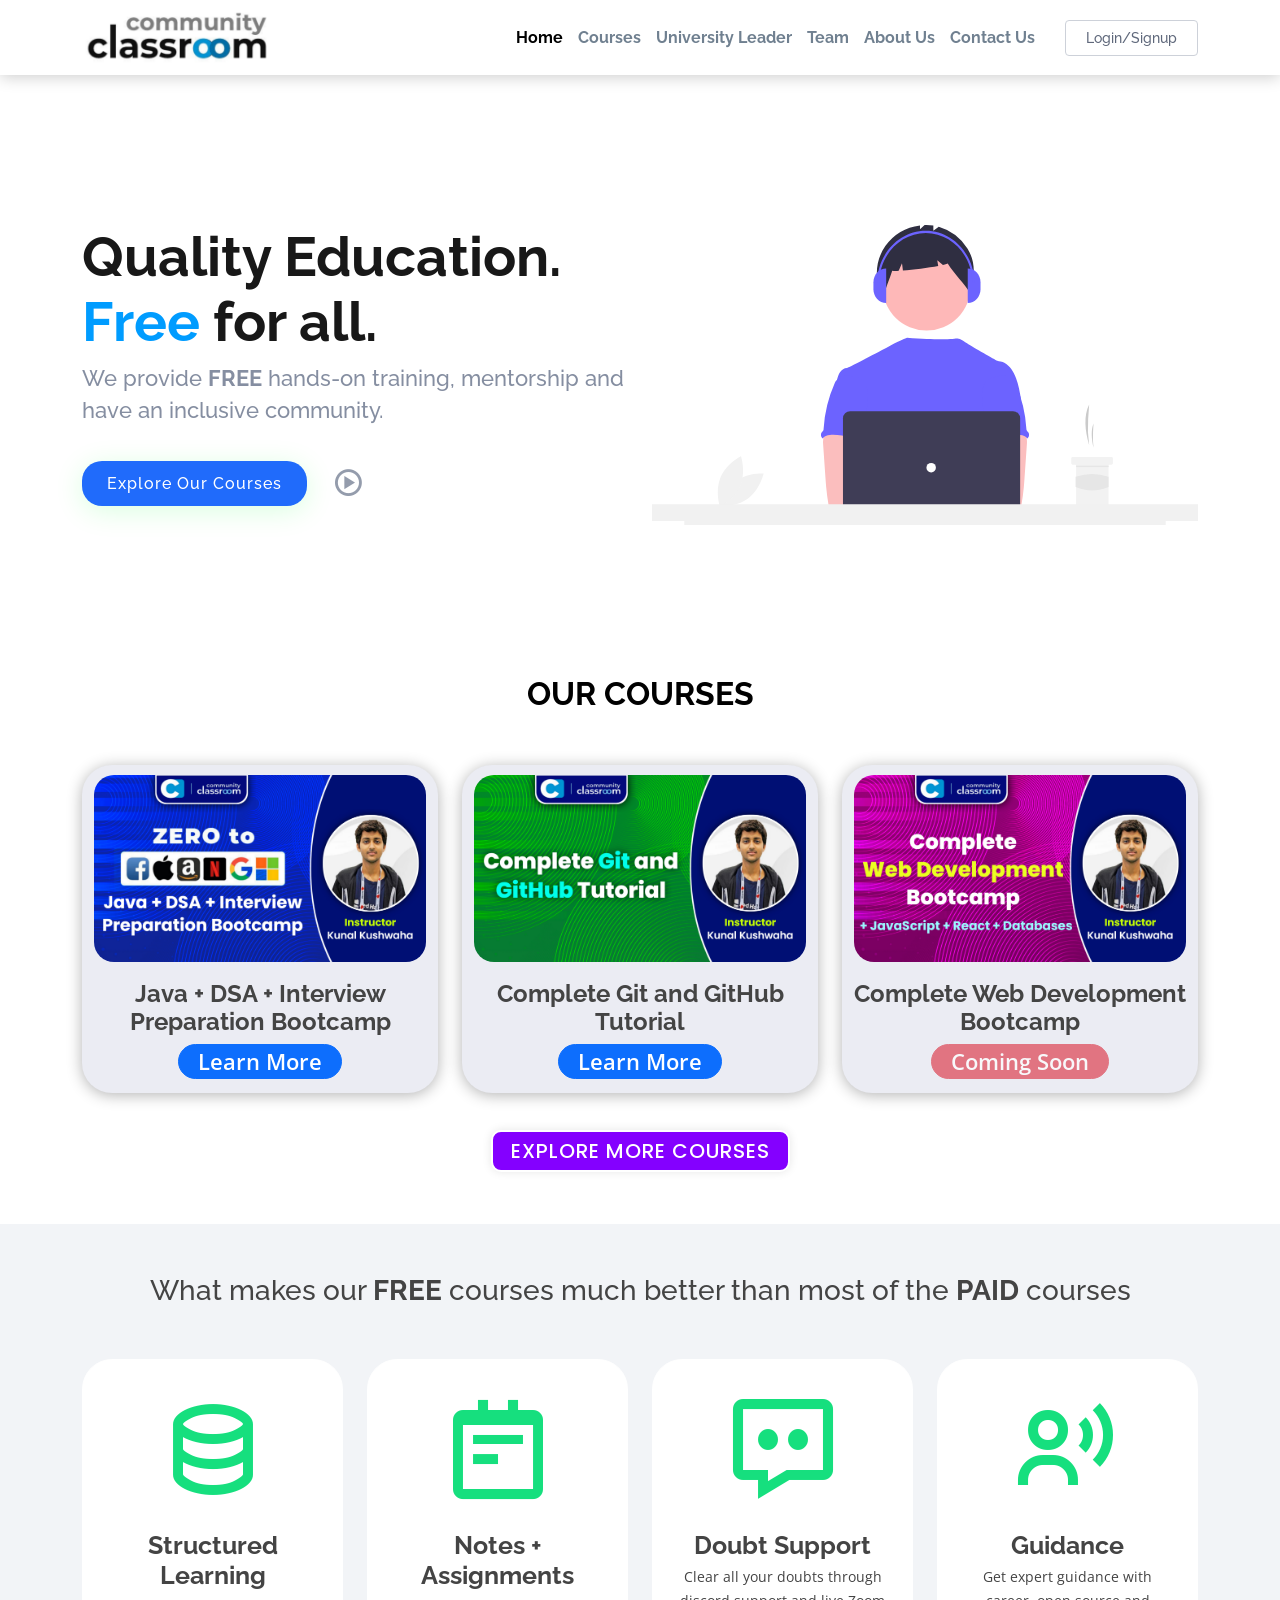
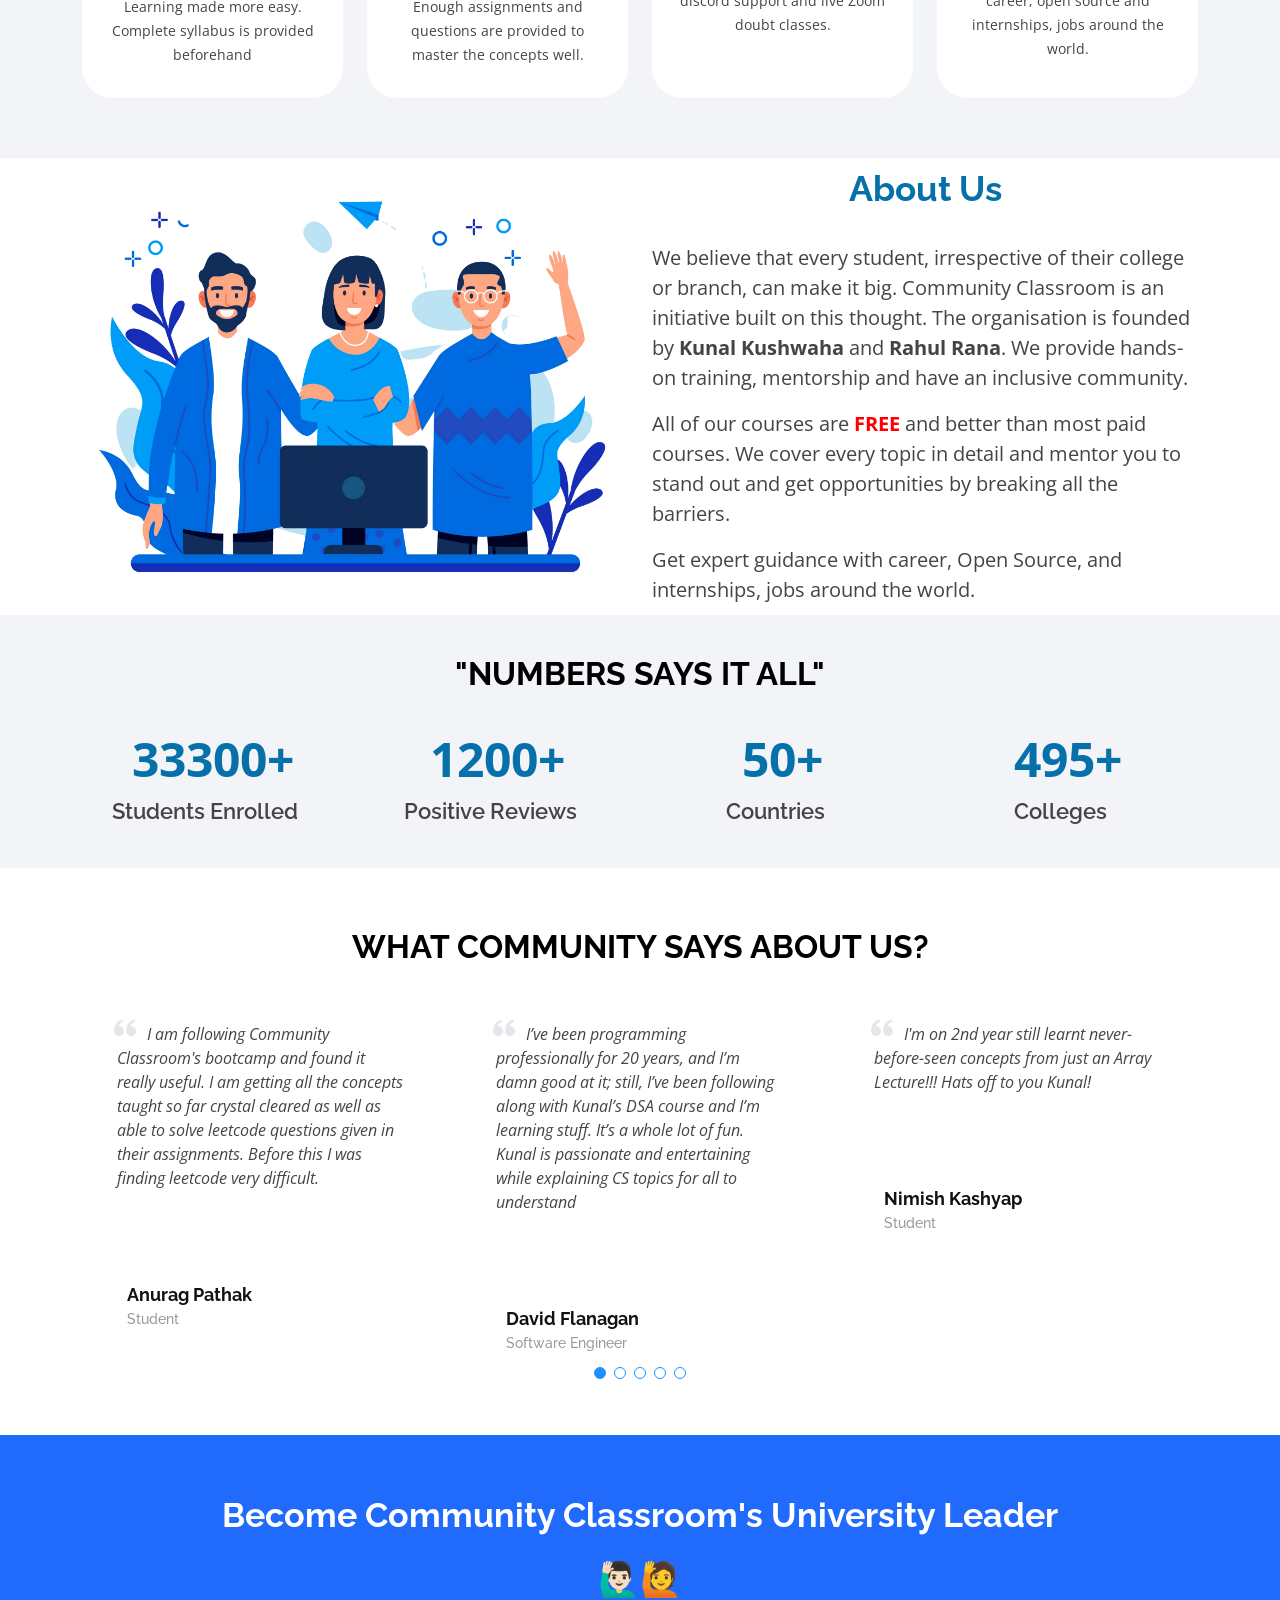
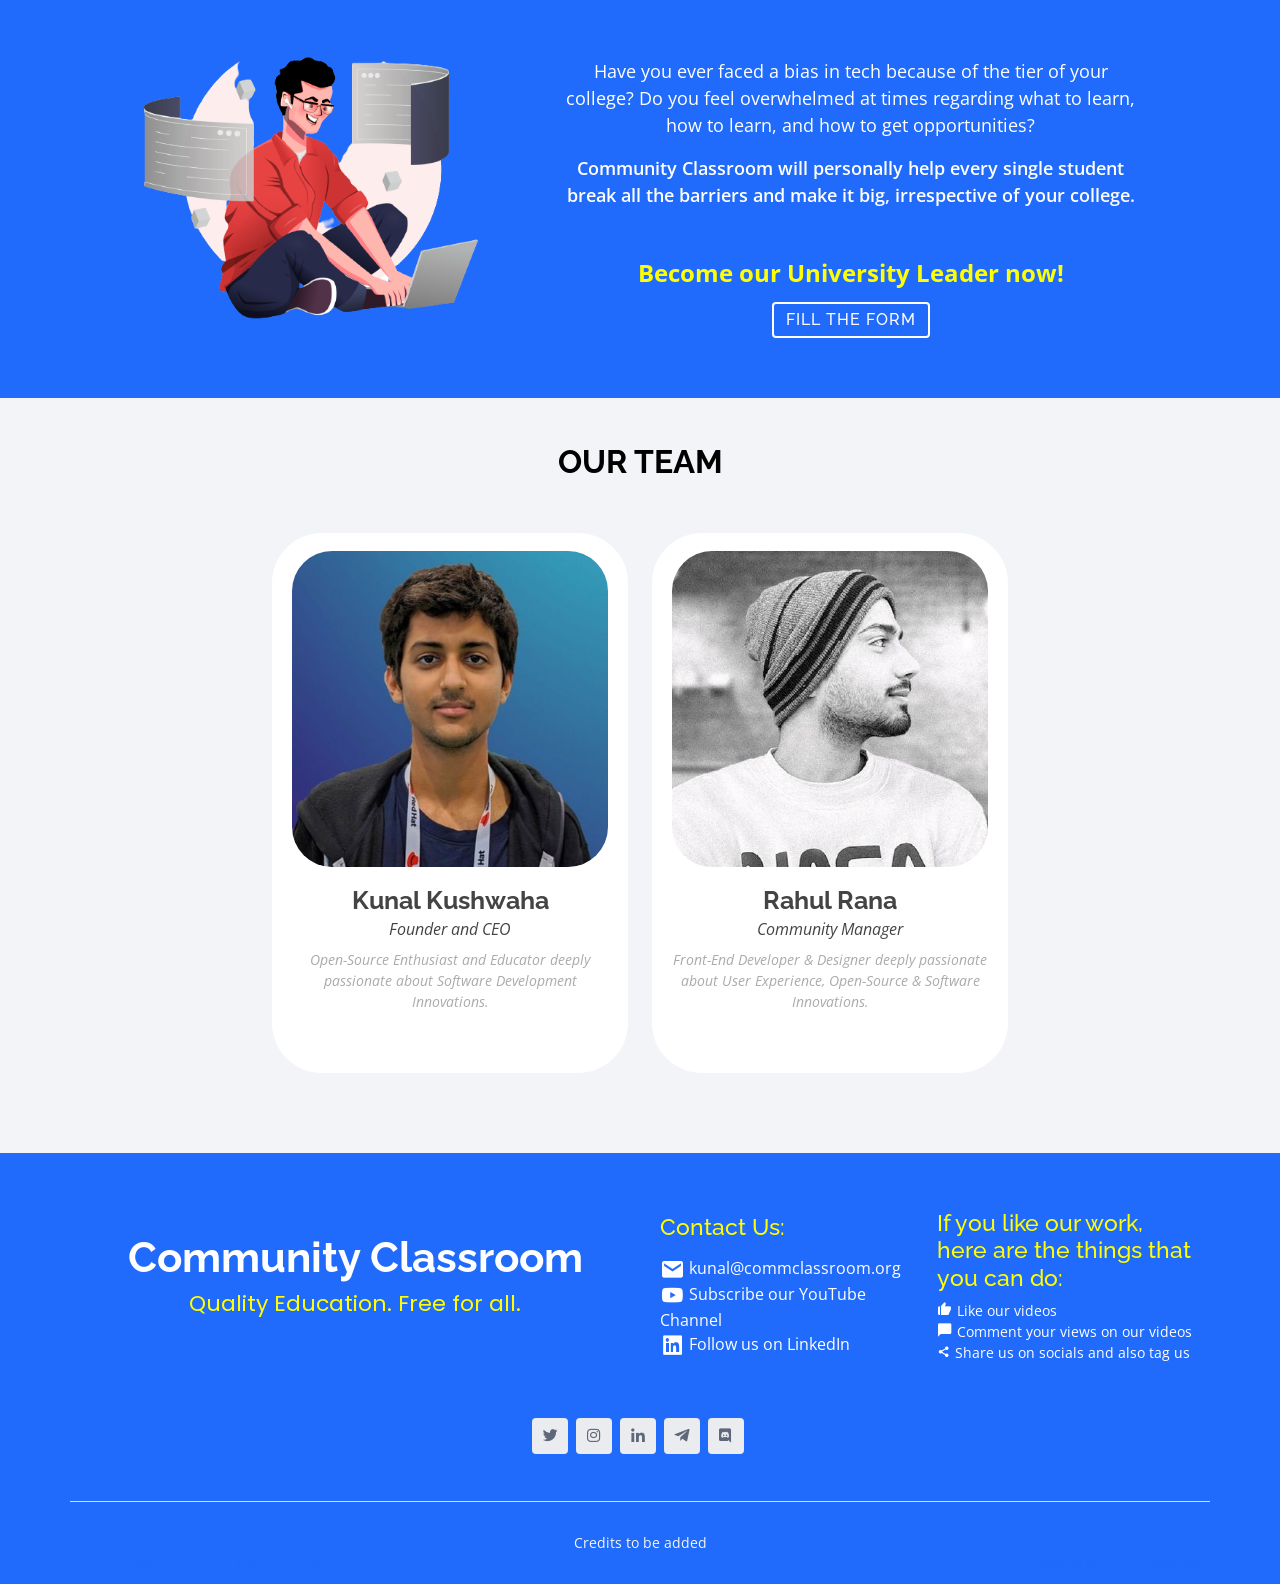
==== index.html @ f79763e3 "made code clean" ====
<!DOCTYPE html>
<html lang="en">

<head>
    <meta charset="utf-8">
    <meta content="width=device-width, initial-scale=1.0" name="viewport">

    <title>Community Classroom - Quality Education. Free for all.</title>

    <!-- Favicons -->
    <link href="assets/img/logo.png" rel="icon">

    <!-- Google Fonts -->
    <link href="https://fonts.googleapis.com/css?family=Open+Sans:300,300i,400,400i,600,600i,700,700i|Raleway:300,300i,400,400i,500,500i,600,600i,700,700i|Poppins:300,300i,400,400i,500,500i,600,600i,700,700i" rel="stylesheet">

    <!-- Vendor CSS Files -->
    <link href="assets/vendor/bootstrap/css/bootstrap.min.css" rel="stylesheet">
    <link href="assets/vendor/boxicons/css/boxicons.min.css" rel="stylesheet">
    <link href="assets/vendor/glightbox/css/glightbox.min.css" rel="stylesheet">
    <link href="assets/vendor/swiper/swiper-bundle.min.css" rel="stylesheet">

    <!-- Template Main CSS File -->
    <link href="assets/css/style.css" rel="stylesheet">
</head>

<body>

    <!-- ======= Header ======= -->
    <header id="header" class="fixed-top">
        <div class="container d-flex align-items-center justify-content-between">

            <h1 class="logo"><a href="index.html"><img src="assets/img/logo2.jpg" alt="" class="img-fluid"></a></h1>

            <nav id="navbar" class="navbar">
                <ul>
                    <li><a class="nav-link active" href="">Home</a></li>
                    <li><a class="nav-link" href="courses.html">Courses</a></li>
                    <li><a class="nav-link scrollto" href="#universityleader">University Leader</a></li>
                    <li><a class="nav-link scrollto" href="#team">Team</a></li>
                    <li><a class="nav-link scrollto" href="#about">About Us</a></li>
                    <li><a class="nav-link scrollto" href="#contact">Contact Us</a></li>
                    <li><a class="getstarted" href="">Login/Signup</a></li>
                </ul>
                <i class="bi bi-list mobile-nav-toggle"></i>
            </nav><!-- .navbar -->

        </div>
    </header>
    <!-- End Header -->


    <!-- ======= Hero Section ======= -->
    <section id="hero" class="d-flex align-items-center">

        <div class="container">
            <div class="row">
                <div class="col-lg-6 pt-5 pt-lg-0 order-2 order-lg-1 d-flex flex-column justify-content-center">
                    <h1>Quality Education.<br><span style="color: #009CFF">Free</span> for all.</h1>
                    <h2>We provide <b>FREE</b> hands-on training, mentorship and have an inclusive community.</h2>
                    <div class="d-flex">
                        <a href="courses.html" class="btn-courses">Explore Our Courses</a>
                        <a href="https://www.youtube.com/watch?v=lMe7LmKqZMQ" class="glightbox btn-watch-video"><i class="bx bx-play-circle"></i><span></span></a>
                    </div>
                </div>
                <div class="col-lg-6 order-1 order-lg-2 hero-img">
                    <img src="assets/img/homepageillustration3.svg" class="img-fluid animated" alt="">
                </div>
            </div>
        </div>

    </section>
    <!-- End Hero -->


    <main id="main">


        <!-- ======= Courses Section ======= -->
        <section id="courses" class="courses">
            <div class="container">

                <div class="section-title">
                    <h2>Our Courses</h2>
                </div>

                <div class="row justify-content-center">
                    <div class="col-lg-4 col-md-6 d-flex align-items-stretch">
                        <div class="coursecard">
                            <img src="assets/img/course-banners/javadsabootcamp.jpg" alt="">
                            <h3>Java + DSA + Interview Preparation Bootcamp</h3>
                            <a class="btn btn-primary button" href="course-single/java-dsa-bootcamp.html" role="button">Learn More</a>
                        </div>
                    </div>

                    <div class="col-lg-4 col-md-6 d-flex align-items-stretch">
                        <div class="coursecard">
                            <img src="assets/img/course-banners/gitandgithub.jpg" alt="">
                            <h3>Complete Git and GitHub Tutorial</h3>
                            <a class="btn btn-primary button" href="course-single/git-github.html" role="button">Learn More</a>
                        </div>
                    </div>

                    <div class="col-lg-4 col-md-6 d-flex align-items-stretch">
                        <div class="coursecard">
                            <img src="assets/img/course-banners/webdevelopment.jpg" alt="">
                            <h3>Complete Web Development Bootcamp</h3>
                            <a class="btn btn-danger button disabled" href="#" role="button">Coming Soon</a>
                        </div>
                    </div>
                    <div class="text-center"><a class="morecourses-btn" href="courses.html">Explore More Courses</a></div>
                </div>

            </div>
        </section>

        <!-- ======= Courses Section ======= -->




        <!-- ======= Features Section ======= -->
        <section id="features" class="features section-bg">
            <div class="container">

                <div class="section-title">
                    <h3>What makes our <b>FREE</b> courses much better than most of the <b>PAID</b> courses</h3>
                </div>

                <div class="row">
                    <div class="col-lg-3 col-md-6 d-flex align-items-stretch">
                        <div class="icon-box">
                            <div class="icon"><i class="bx bx-data"></i></div>
                            <h4>Structured Learning</h4>
                            <p>Learning made more easy. Complete syllabus is provided beforehand</p>
                        </div>
                    </div>

                    <div class="col-lg-3 col-md-6 d-flex align-items-stretch mt-4 mt-md-0">
                        <div class="icon-box">
                            <div class="icon"><i class="bx bx-notepad"></i></div>
                            <h4>Notes + Assignments</h4>
                            <p>Enough assignments and questions are provided to master the concepts well.</p>
                        </div>
                    </div>

                    <div class="col-lg-3 col-md-6 d-flex align-items-stretch mt-4 mt-lg-0">
                        <div class="icon-box">
                            <div class="icon"><i class="bx bx-message-dots"></i></div>
                            <h4>Doubt Support</h4>
                            <p>Clear all your doubts through discord support and live Zoom doubt classes.</p>
                        </div>
                    </div>

                    <div class="col-lg-3 col-md-6 d-flex align-items-stretch mt-4 mt-lg-0">
                        <div class="icon-box">
                            <div class="icon"><i class="bx bx-user-voice"></i></div>
                            <h4>Guidance</h4>
                            <p>Get expert guidance with career, open source and internships, jobs around the world.</p>
                        </div>
                    </div>

                </div>

            </div>
        </section>
        <!-- ====== Features Section ====== -->




        <!-- ======= About Section ======= -->
        <section id="about" class="about section-bg">
            <div class="container">

                <div class="row">
                    <div class="align-self-center col-lg-6">
                        <img src="assets/img/about.png" class="img-fluid" alt="">
                    </div>
                    <div class="col-lg-6 pt-4 pt-lg-0 content align-self-center">
                        <h2>About Us</h2>
                        <p>
                            We believe that every student, irrespective of their college or branch, can make it big. Community Classroom is an initiative built on this thought. The organisation is founded by <b>Kunal Kushwaha</b> and <b>Rahul Rana</b>. We provide hands-on training, mentorship and have an inclusive community.
                        </p>

                        <p>
                            All of our courses are <span style="color: red; font-weight: 700">FREE</span> and better than most paid courses. We cover every topic in detail and mentor you to stand out and get opportunities by breaking all the barriers.
                        </p>

                        <p>
                            Get expert guidance with career, Open Source, and internships, jobs around the world.
                        </p>
                    </div>
                </div>

            </div>
        </section>
        <!-- ====== About Section ====== -->




        <!-- ======= Counts Section ======= -->
        <section id="counts" class="counts">
            <div class="container">

                <div class="section-title">
                    <h2>"Numbers says it all"</h2>
                </div>

                <div class="row counters">

                    <div class="col-lg-3 col-6 text-center">
                        <span data-purecounter-start="0" data-purecounter-end="40000" data-purecounter-duration="1.2" class="purecounter"></span>
                        <p>Students Enrolled</p>
                    </div>

                    <div class="col-lg-3 col-6 text-center">
                        <span data-purecounter-start="0" data-purecounter-end="1200" data-purecounter-duration="1" class="purecounter"></span>
                        <p>Positive Reviews</p>
                    </div>

                    <div class="col-lg-3 col-6 text-center">
                        <span data-purecounter-start="0" data-purecounter-end="50" data-purecounter-duration="1" class="purecounter"></span>
                        <p>Countries</p>
                    </div>

                    <div class="col-lg-3 col-6 text-center">
                        <span data-purecounter-start="0" data-purecounter-end="500" data-purecounter-duration="1" class="purecounter"></span>
                        <p>Colleges</p>
                    </div>

                </div>

            </div>
        </section>
        <!-- ======= Counts Section ======= -->





        <!-- ======= Testimonials Section ======= -->
        <section id="testimonials" class="testimonials section-bg">
            <div class="container">

                <div class="section-title">
                    <h2>What community says about us?</h2>
                </div>

                <div class="testimonials-slider swiper-container" data-aos="fade-up" data-aos-delay="100">
                    <div class="swiper-wrapper">

                        <div class="swiper-slide">
                            <div class="testimonial-item">
                                <p>
                                    <i class="bx bxs-quote-alt-left quote-icon-left"></i>
                                    I am following Community Classroom's bootcamp and found it really useful. I am getting all the concepts taught so far crystal cleared as well as able to solve leetcode questions given in their assignments. Before this I was finding leetcode very difficult.
                                </p>
                                <img src="https://pbs.twimg.com/profile_images/1281262751109672965/bkcISCcY_400x400.jpg" class="testimonial-img" alt="">
                                <h3>Anurag Pathak</h3>
                                <h4>Student</h4>
                            </div>
                        </div>

                        <div class="swiper-slide">
                            <div class="testimonial-item">
                                <p>
                                    <i class="bx bxs-quote-alt-left quote-icon-left"></i>
                                    I’ve been programming professionally for 20 years, and I’m damn good at it; still, I’ve been following along with Kunal’s DSA course and I’m learning stuff. It’s a whole lot of fun. Kunal is passionate and entertaining while explaining CS topics for all to understand
                                </p>
                                <img src="https://pbs.twimg.com/profile_images/1423949980004388864/1HNqLuIg_400x400.jpg" class="testimonial-img" alt="">
                                <h3>David Flanagan</h3>
                                <h4>Software Engineer</h4>
                            </div>
                        </div>

                        <div class="swiper-slide">
                            <div class="testimonial-item">
                                <p>
                                    <i class="bx bxs-quote-alt-left quote-icon-left"></i>
                                    I'm on 2nd year still learnt never-before-seen concepts from just an Array Lecture!!! Hats off to you Kunal!
                                </p>
                                <img src="https://pbs.twimg.com/profile_images/1427200917946859521/9n5mnSG0_400x400.jpg" class="testimonial-img" alt="">
                                <h3>Nimish Kashyap</h3>
                                <h4>Student</h4>
                            </div>
                        </div>

                        <div class="swiper-slide">
                            <div class="testimonial-item">
                                <p>
                                    <i class="bx bxs-quote-alt-left quote-icon-left"></i>
                                    Never thought programming would be that easy and interesting. Just watched the binary search video of Kunal and literally understood every single thing. It's such a boon to learn from you. Thank You so much for providing this help.
                                </p>
                                <img src="https://pbs.twimg.com/profile_images/1243592316541194240/WUGUgndd_400x400.jpg" class="testimonial-img" alt="">
                                <h3>Vaishnavi Bholane</h3>
                                <h4>Student</h4>
                            </div>
                        </div>

                        <div class="swiper-slide">
                            <div class="testimonial-item">
                                <p>
                                    <i class="bx bxs-quote-alt-left quote-icon-left"></i>
                                    I have learn java in my second year but none of my professors have teach what Kunal has taught. I have learn the memory management in stack and heap memory.
                                </p>
                                <img src="https://pbs.twimg.com/profile_images/1426551382438400001/j5RDiMQ7_400x400.jpg" class="testimonial-img" alt="">
                                <h3>mrr.ayman</h3>
                                <h4>Student</h4>
                            </div>
                        </div>

                    </div>
                    <div class="swiper-pagination"></div>
                </div>

            </div>
        </section>
        <!-- ====== Testimonials Section ====== -->


        <!-- ======= University Leader Section ======= -->
        <section id="universityleader" class="universityleader">
            <div class="container">

                <div class="text-center">
                    <h3>Become Community Classroom's University Leader</h3>
                    <h2>🙋🏻‍♂️🙋</h2>
                    <div class="row container">
                        <div class="col-sm-5 align-self-center">
                            <img src="assets/img/campusleader.png" class="img-fluid">
                        </div>
                        <div class="col-sm-7 align-self-center">
                            <p>Have you ever faced a bias in tech because of the tier of your college? Do you feel overwhelmed at times regarding what to learn, how to learn, and how to get opportunities?</p>
                            <p class="ans">Community Classroom will personally help every single student break all the barriers and make it big, irrespective of your college.</p>
                            <p style="color: yellow; font-size: 24px; font-weight: 700; padding-top: 30px">Become our University Leader now!</p>
                            <a class="universityleader-btn" href="https://docs.google.com/forms/d/e/1FAIpQLSdoqRVp9t8-J8i87-T2Nv9XSfSViyf750VJXtxHRYkv7FTNEA/viewform" target="_blank">Fill the form </a>
                        </div>
                    </div>
                </div>
            </div>
        </section>
        <!-- University Leader Section -->


        <!-- ======= Team Section ======= -->
        <section id="team" class="team section-bg">
            <div class="container">

                <div class="section-title">
                    <h2>Our Team</h2>
                </div>

                <div class="row justify-content-center">
                    <div class="col-lg-4 col-md-6 d-flex align-items-stretch">
                        <div class="member">
                            <img src="assets/img/team/team-1.jpg" alt="">
                            <h3>Kunal Kushwaha</h3>
                            <span>Founder and CEO</span>
                            <p>
                                Open-Source Enthusiast and Educator deeply passionate about Software Development Innovations.
                            </p>
                            <div class="social">
                                <a href="https://twitter.com/kunalstwt"><i class="bi bi-twitter"></i></a>
                                <a href="https://www.instagram.com/kunalsig/"><i class="bi bi-instagram"></i></a>
                                <a href="https://www.linkedin.com/in/kunal-kushwaha"><i class="bi bi-linkedin"></i></a>
                            </div>
                        </div>
                    </div>

                    <div class="col-lg-4 col-md-6 d-flex align-items-stretch">
                        <div class="member">
                            <img src="assets/img/team/team-2.jpg" alt="">
                            <h3>Rahul Rana</h3>
                            <span>Community Manager</span>
                            <p>
                                Front-End Developer & Designer deeply passionate about User Experience, Open-Source & Software Innovations.
                            </p>
                            <div class="social">
                                <a href="https://twitter.com/owlrana"><i class="bi bi-twitter"></i></a>
                                <a href="https://www.instagram.com/owlrana/"><i class="bi bi-instagram"></i></a>
                                <a href="https://www.linkedin.com/in/reachrahulrana/"><i class="bi bi-linkedin"></i></a>
                            </div>
                        </div>
                    </div>

                </div>

            </div>
        </section>
        <!-- Team Section -->


    </main>


    <!-- ======= Footer ======= -->
    <footer id="contact">

        <div class="footer-top">

            <div class="container">

                <div class="row justify-content-center">
                    <div class="col-sm-6 foot1">
                        <h3>Community Classroom</h3>
                        <p class="tagline">Quality Education. Free for all.</p>
                    </div>
                    <div class="col-sm-3 foot2">
                        <h3>Contact Us:</h3>
                        <span><i class='bx bxs-envelope'></i><a href="mailto:kunal@commclassroom.org">kunal@commclassroom.org</a></span><br>
                        <span><i class='bx bxl-youtube'></i><a href="https://www.youtube.com/c/KunalKushwaha?sub_confirmation=1">Subscribe our YouTube Channel</a></span><br>
                        <span><i class='bx bxl-linkedin-square'></i><a href="https://www.linkedin.com/company/commclassroom">Follow us on LinkedIn</a></span><br>
                    </div>
                    <div class="col-sm-3 foot3 align-self-center">
                        <h3>If you like our work, here are the things that you can do:</h3>
                        <p><i class='bx bxs-like bx-xs'></i> Like our videos <br> <i class='bx bxs-comment bx-xs'></i> Comment your views on our videos <br> <i class='bx bxs-share-alt' ></i> Share us on socials and also tag us</p>
                    </div>
                </div>

                <div class="social-links">
                    <a href="https://twitter.com/commclassroom" class="twitter"><i class="bx bxl-twitter"></i></a>
                    <a href="https://www.instagram.com/commclassroom/" class="instagram"><i class="bx bxl-instagram"></i></a>
                    <a href="https://www.linkedin.com/company/commclassroom" class="linkedin"><i class="bx bxl-linkedin"></i></a>
                    <a href="https://t.me/commclassroom" class="telegram"><i class="bx bxl-telegram"></i></a>
                    <a href="https://discord.io/commclassroom" class="discord"><i class="bx bxl-discord"></i></a>
                </div>

            </div>
        </div>

        <div class="container footer-bottom clearfix">
            <div class="cccopyright">
                Credits to be added
            </div>
            <div class="copyright">
                &copy; Copyright <strong><span>eNno</span></strong>. All Rights Reserved
            </div>
            <div class="credits">
                Designed by <a href="https://bootstrapmade.com/">BootstrapMade</a>
            </div>
        </div>
    </footer>
    <!-- End Footer -->

    <a href="#" class="back-to-top d-flex align-items-center justify-content-center"><i class="bi bi-arrow-up-short"></i></a>

    <!-- Vendor JS Files -->
    <script src="assets/vendor/bootstrap/js/bootstrap.bundle.min.js"></script>
    <script src="assets/vendor/glightbox/js/glightbox.min.js"></script>
    <script src="assets/vendor/purecounter/purecounter.js"></script>
    <script src="assets/vendor/swiper/swiper-bundle.min.js"></script>

    <!-- Template Main JS File -->
    <script src="assets/js/main.js"></script>

</body>

</html>
---- assets/css/style.css ----
/*--------------------------------------------------------------
# General
--------------------------------------------------------------*/
body {
    font-family: "Open Sans", sans-serif;
    color: #444444;
}

a {
    color: #14c871;
    text-decoration: none;
}

a:hover {
    color: #206bfb;
    text-decoration: none;
}

h1,
h2,
h3,
h4,
h5,
h6 {
    font-family: "Raleway", sans-serif;
}




/*--------------------------------------------------------------
# Back to top button
--------------------------------------------------------------*/
.back-to-top {
    position: fixed;
    visibility: hidden;
    opacity: 0;
    right: 15px;
    bottom: 15px;
    z-index: 996;
    background-color: darkblue;
    width: 40px;
    height: 40px;
    border-radius: 4px;
    transition: all 0.4s;
}

.back-to-top i {
    font-size: 24px;
    color: #fff;
    line-height: 0;
}

.back-to-top:hover {
    background: #33eb92;
    color: #fff;
}

.back-to-top.active {
    visibility: visible;
    opacity: 1;
}




/*--------------------------------------------------------------
# Header
--------------------------------------------------------------*/
#header {
    background: #fff;
    transition: all 0.5s;
    z-index: 997;
    padding: 5px 0;
    box-shadow: 0px 2px 15px rgba(0, 0, 0, 0.2);
}

#header.header-scrolled {
    box-shadow: 0px 2px 15px rgba(0, 0, 0, 0.4);
    padding: 0px 0;
}

#header .logo {
    font-size: 27px;
    margin: 0;
    padding: 0;
    line-height: 1;
    font-weight: 800;
    letter-spacing: 0.5px;
}

#header .logo a {
    color: dodgerblue;
}

#header .logo img {
    height: 60px;
    margin-bottom: 5px;
}

@media (max-width: 991px) {
    #header {
        padding: 12px 0;
    }
}


/*--------------------------------------------------------------
# Navigation Menu
--------------------------------------------------------------*/
/**
* Desktop Navigation 
*/
.navbar {
    padding: 0;
}

.navbar ul {
    margin: 0;
    padding: 0;
    display: flex;
    list-style: none;
    align-items: center;
}

.navbar li {
    position: relative;
}

.navbar a,
.navbar a:focus {
    display: flex;
    align-items: center;
    justify-content: space-between;
    padding: 10px 0 10px 15px;
    font-family: "Raleway", sans-serif;
    font-size: 16px;
    font-weight: 700;
    color: slategrey;
    white-space: nowrap;
    transition: 0.3s;
}

.navbar a i,
.navbar a:focus i {
    font-size: 12px;
    line-height: 0;
    margin-left: 5px;
}

.navbar a:hover,
.navbar .active,
.navbar .active:focus,
.navbar li:hover > a {
    color: #000000;
}

.navbar .getstarted {
    padding: 10px 20px;
    margin-left: 30px;
    border-radius: 4px;
    line-height: 1;
    color: #5f687b;
    font-size: 14px;
    font-weight: 500;
    border: 1px solid #cdd1d9;
}

.navbar .getstarted:focus-within {
    font-size: 14px;
    font-weight: 500;
    transition: 0.8s;
    padding: 10px 20px;
    margin-left: 30px;
    border-radius: 4px;
    line-height: 1;
}

.navbar .getstarted:hover {
    transition: 0.3s;
    background: #206bfb;
    color: #fff;
    border-color: #206bfb;
}

.navbar .dropdown ul {
    display: block;
    position: absolute;
    left: 14px;
    top: calc(100% + 30px);
    margin: 0;
    padding: 10px 0;
    z-index: 99;
    opacity: 0;
    visibility: hidden;
    background: #fff;
    box-shadow: 0px 0px 30px rgba(127, 137, 161, 0.25);
    transition: 0.3s;
    border-radius: 4px;
}

.navbar .dropdown ul li {
    min-width: 200px;
}

.navbar .dropdown ul a {
    padding: 10px 20px;
    font-size: 15px;
    text-transform: none;
    font-weight: 600;
}

.navbar .dropdown ul a i {
    font-size: 12px;
}

.navbar .dropdown ul a:hover,
.navbar .dropdown ul .active:hover,
.navbar .dropdown ul li:hover > a {
    color: #16df7e;
}

.navbar .dropdown:hover > ul {
    opacity: 1;
    top: 100%;
    visibility: visible;
}

.navbar .dropdown .dropdown ul {
    top: 0;
    left: calc(100% - 30px);
    visibility: hidden;
}

.navbar .dropdown .dropdown:hover > ul {
    opacity: 1;
    top: 0;
    left: 100%;
    visibility: visible;
}

@media (max-width: 1366px) {
    .navbar .dropdown .dropdown ul {
        left: -90%;
    }

    .navbar .dropdown .dropdown:hover > ul {
        left: -100%;
    }
}

/**
* Mobile Navigation 
*/
.mobile-nav-toggle {
    color: #5f687b;
    font-size: 28px;
    cursor: pointer;
    display: none;
    line-height: 0;
    transition: 0.5s;
}

.mobile-nav-toggle.bi-x {
    color: #fff;
}

@media (max-width: 991px) {
    .mobile-nav-toggle {
        display: block;
    }

    .navbar ul {
        display: none;
    }
}

.navbar-mobile {
    position: fixed;
    overflow: hidden;
    top: 0;
    right: 0;
    left: 0;
    bottom: 0;
    background: rgba(73, 80, 94, 0.9);
    transition: 0.3s;
    z-index: 999;
}

.navbar-mobile .mobile-nav-toggle {
    position: absolute;
    top: 15px;
    right: 15px;
}

.navbar-mobile ul {
    display: block;
    position: absolute;
    top: 55px;
    right: 15px;
    bottom: 15px;
    left: 15px;
    padding: 10px 0;
    border-radius: 10px;
    background-color: #fff;
    overflow-y: auto;
    transition: 0.3s;
}

.navbar-mobile a {
    padding: 10px 20px;
    font-size: 15px;
    color: #5f687b;
}

.navbar-mobile a:hover,
.navbar-mobile .active,
.navbar-mobile li:hover > a {
    color: #16df7e;
}

.navbar-mobile .getstarted {
    margin: 15px;
    padding: 10px 15px;
}

.navbar-mobile .dropdown ul {
    position: static;
    display: none;
    margin: 10px 20px;
    padding: 10px 0;
    z-index: 99;
    opacity: 1;
    visibility: visible;
    background: #fff;
    box-shadow: 0px 0px 30px rgba(127, 137, 161, 0.25);
}

.navbar-mobile .dropdown ul li {
    min-width: 200px;
}

.navbar-mobile .dropdown ul a {
    padding: 10px 20px;
}

.navbar-mobile .dropdown ul a i {
    font-size: 12px;
}

.navbar-mobile .dropdown ul a:hover,
.navbar-mobile .dropdown ul .active:hover,
.navbar-mobile .dropdown ul li:hover > a {
    color: #16df7e;
}

.navbar-mobile .dropdown > .dropdown-active {
    display: block;
}




/*--------------------------------------------------------------
# Hero Section
--------------------------------------------------------------*/
#hero {
    width: 100%;
    height: 70vh;
    background: #ffffff;
    padding-top: 160px;
}

#hero h1 {
    margin: 0;
    font-size: 55px;
    font-weight: 700;
    line-height: 65px;
    color: #181818;
}

#hero h2 {
    color: #858ea1;
    margin: 8px 0px 35px 0;
    font-size: 22px;
    line-height: 32px;
}

#hero .btn-courses {
    font-family: "Raleway", sans-serif;
    font-weight: 500;
    font-size: 16px;
    letter-spacing: 1px;
    display: inline-block;
    padding: 11px 25px 10px 25px;
    border-radius: 20px;
    transition: 0.3s;
    color: #fff;
    background: #206bfb;
    box-shadow: 0 5px 28px rgba(0, 255, 50, 0.15);
}

#hero .btn-courses:hover {
    border-radius: 15px;
    background: #0017FF;
    color: #fff;
    box-shadow: 0 0 28px rgba(32, 107, 251, 0.40);
}

#hero .btn-watch-video {
    font-size: 16px;
    display: inline-block;
    transition: 0.5s;
    margin-left: 25px;
    color: #5f687b;
    display: inline-flex;
    align-items: center;
    justify-content: center;
}

#hero .btn-watch-video i {
    color: #949cac;
    font-size: 32px;
    line-height: 0;
    margin-right: 8px;
}

#hero .btn-watch-video:hover i {
    color: #16df7e;
}

#hero .animated {
    animation: up-down 2s ease-in-out infinite alternate-reverse both;
}

@media (max-width: 991px) {
    #hero {
        height: 100vh;
    }

    #hero .animated {
        -webkit-animation: none;
        animation: none;
    }

    #hero .hero-img {
        text-align: center;
    }

    #hero .hero-img img {
        width: 50%;
    }
}

@media (max-width: 768px) {
    #hero {
        height: auto;
    }

    #hero h1 {
        font-size: 28px;
        line-height: 36px;
    }

    #hero h2 {
        font-size: 18px;
        line-height: 24px;
        margin-bottom: 30px;
    }

    #hero .hero-img img {
        width: 70%;
    }
}

@media (max-width: 575px) {
    #hero .hero-img img {
        width: 80%;
    }
}

@-webkit-keyframes up-down {
    0% {
        transform: translateY(10px);
    }

    100% {
        transform: translateY(-10px);
    }
}

@keyframes up-down {
    0% {
        transform: translateY(10px);
    }

    100% {
        transform: translateY(-10px);
    }
}




/*--------------------------------------------------------------
# Sections General
--------------------------------------------------------------*/
section {
    padding: 60px 0;
    overflow: hidden;
}

.section-bg {
    background-color: #F2F4F7;
}

.section-title {
    margin-top: 15px;
    text-align: center;
    padding: 30px 0;
    position: relative;
}

.section-title h2 {
    font-size: 32px;
    font-weight: 700;
    text-transform: uppercase;
    margin-top: -60px;
    margin-bottom: 20px;
    padding-bottom: 0;
    color: #5f687b;
    position: relative;
    z-index: 2;
}

.section-title span {
    position: absolute;
    top: 0px;
    color: #f0f1f3;
    opacity: 0;
    left: 0;
    right: 0;
    z-index: 1;
    font-weight: 700;
    font-size: 52px;
    text-transform: uppercase;
    line-height: 0;
}

.section-title p {
    margin-bottom: 0;
    position: relative;
    z-index: 2;
}

@media (max-width: 575px) {
    .section-title h2 {
        font-size: 28px;
        margin-bottom: 15px;
    }

    .section-title span {
        font-size: 38px;
    }
}




/*--------------------------------------------------------------
# Courses
--------------------------------------------------------------*/

.courses h2 {
    color: black;
}

.courses .coursecard {
    text-align: center;
    margin-bottom: 20px;
    padding: 10px 12px 14px;
    ;
    background: #ebecf3;
    border-radius: 30px;
    transition: 0.3s;
    box-shadow: 0px 2px 15px rgba(0, 0, 0, 0.3);
}

.courses .coursecard img {
    transition: 0.3s;
    max-width: 100%;
    margin: 0 0 18px 0;
    border-radius: 20px;
}

.courses .coursecard h3 {
    font-weight: 700;
    margin-bottom: 10px;
    font-size: 24px;
}

.courses .coursecard .button {
    font-size: 22px;
    font-weight: 600;
    margin-top: -3px;
    padding: 0px;
    padding-left: 19px;
    padding-right: 19px;
    border-radius: 20px;
}

.courses .coursecard p {
    padding-top: 8px;
    font-size: 14px;
    font-style: italic;
    color: #aaaaaa;
}

.courses .coursecard:hover {
    transition: 0.3s;
    background: #ffffff;
    border-radius: 50px;
    box-shadow: 0px 2px 15px rgba(0, 0, 0, 0.5);
}

.courses .coursecard:hover img {
    transition: 0.3s;
    border-radius: 40px;
}

.courses .morecourses-btn {
    font-family: "Poppins", sans-serif;
    text-transform: uppercase;
    font-weight: 500;
    font-size: 20px;
    letter-spacing: 1px;
    display: inline-block;
    padding: 4px 18px;
    border-radius: 10px;
    transition: 0.2s;
    margin-top: 17px;
    border: 2px solid #fff;
    background-color: #8400FF;
    color: #fff;
    margin-bottom: -20px;
    box-shadow: 0px 0px 10px rgba(0, 0, 0, 0.1);
}

.courses .morecourses-btn:hover {
    box-shadow: 0px 0px 30px rgba(0, 0, 0, 0.2);
    background: #FFA800;
    color: #fff;
    transition: 0.3s;
    border-radius: 20px;
}




/*--------------------------------------------------------------
# Counts
--------------------------------------------------------------*/
.counts {
    padding: 20px;
    background-color: #F2F4F7;
}

.counts h2 {
    color: #000000;
    margin-top: -25px;
}

.counts .counters span:after {
    content: "+";
}

.counts .counters span {
    margin-top: -21px;
    font-size: 48px;
    display: block;
    color: #0670aa;
    font-weight: 700;
}

.counts .counters p {
    padding: 0;
    margin: 0 15px 20px 0;
    font-family: "Raleway", sans-serif;
    font-size: 22px;
    font-weight: 600;
}




/*--------------------------------------------------------------
# About
--------------------------------------------------------------*/
#about {
    padding: 10px;
    background-color: #ffffff;
}

.about .content h2 {
    text-align: center;
    padding-bottom: 25px;
    font-weight: 700;
    font-size: 35px;
    color: #0670aa;
}

.about .content ul {
    list-style: none;
    padding: 0;
}

.about .content ul li {
    padding-bottom: 10px;
}

.about .content ul i {
    font-size: 20px;
    padding-right: 4px;
    color: #16df7e;
}

.about .content p {
    font-size: 20px;
    line-height: 30px;
}

.about .content p:last-child {
    margin-bottom: 0;
}




/*--------------------------------------------------------------
# Features
--------------------------------------------------------------*/
.features h3 {
    margin-top: -55px;
}

.features .icon-box {
    text-align: center;
    border: 1px solid #fff;
    padding: 30px 20px;
    transition: all ease-in-out 0.2s;
    background: #fff;
    border-radius: 30px;
}

.features .icon-box .icon {
    margin: 0 auto;
    display: flex;
    align-items: center;
    justify-content: center;
    margin-bottom: 20px;
    transition: ease-in-out 0.3s;
}

.features .icon-box .icon i {
    color: #16df7e;
    font-size: 120px;
    transition: 0.3s;
}

.features .icon-box h4 {
    font-weight: 700;
    margin-bottom: 15px;
    font-size: 25px;
}

.features .icon-box p {
    margin-top: -10px;
    line-height: 24px;
    font-size: 14px;
    margin-bottom: 0;
}

.features .icon-box:hover {
    transition: all ease-in-out 0.2s;
    box-shadow: 0px 2px 15px rgba(0, 0, 0, 0.1);
    border-color: #eaecef;
}

.features .icon-box:hover h4 {
    color: dodgerblue;
}



/*--------------------------------------------------------------
# Testimonials
--------------------------------------------------------------*/
.testimonials {
    padding: 40px;
    background-color: white;
}

.testimonials h2 {
    padding-top: 35px;
    color: black;
}

.testimonials .testimonial-item {
    box-sizing: content-box;
    min-height: 320px;
}

.testimonials .testimonial-item .testimonial-img {
    width: 90px;
    border-radius: 50%;
    margin: -40px 0 0 40px;
    position: relative;
    z-index: 2;
    border: 6px solid #fff;
}

.testimonials .testimonial-item h3 {
    font-size: 18px;
    font-weight: bold;
    margin: 10px 0 5px 45px;
    color: #111;
}

.testimonials .testimonial-item h4 {
    font-size: 14px;
    color: #999;
    margin: 0 0 0 45px;
}

.testimonials .testimonial-item .quote-icon-left,
.testimonials .testimonial-item .quote-icon-right {
    color: #e4e6ea;
    font-size: 26px;
}

.testimonials .testimonial-item .quote-icon-left {
    display: inline-block;
    left: -5px;
    position: relative;
}

.testimonials .testimonial-item .quote-icon-right {
    display: inline-block;
    right: -5px;
    position: relative;
    top: 10px;
}

.testimonials .testimonial-item p {
    font-style: italic;
    margin: -20px 15px 0 15px;
    padding: 20px 20px 60px 20px;
    background: white;
    position: relative;
    border-radius: 6px;
    position: relative;
    z-index: 1;
}

.testimonials .swiper-pagination {
    margin-top: 20px;
    position: relative;
}

.testimonials .swiper-pagination .swiper-pagination-bullet {
    width: 12px;
    height: 12px;
    background-color: #fff;
    opacity: 1;
    border: 1px solid dodgerblue;
}

.testimonials .swiper-pagination .swiper-pagination-bullet-active {
    background-color: dodgerblue;
}




/*--------------------------------------------------------------
# University Leader
--------------------------------------------------------------*/
.universityleader {
    background-color: #206bfb;
    background-size: cover;
    padding: 60px 0;
}

.universityleader h3 {
    color: #fff;
    font-size: 34px;
    font-weight: 700;
    padding-bottom: 15px;
}

.universityleader h2 {
    color: #fff;
    font-size: 34px;
    font-weight: 700;
    padding-bottom: 30px;
}

.universityleader p {
    padding-top: 20px;
    padding-right: 10px;
    padding-left: 10px;
    font-size: 18px;
    color: #fff;
}

.universityleader .ans {
    margin-top: -20px;
    font-weight: 600;
    font-size: 18px;
    color: #fff;
}

.universityleader .universityleader-btn {
    font-family: "Raleway", sans-serif;
    text-transform: uppercase;
    font-weight: 500;
    font-size: 16px;
    letter-spacing: 1px;
    display: inline-block;
    padding: 4px 12px;
    border-radius: 4px;
    transition: 0.2s;
    margin-top: -5px;
    border: 2px solid #fff;
    color: #fff;
}

.universityleader .universityleader-btn:hover {
    background: #fff;
    color: #206bfb;
    border-color: #206bfb;
}




/*--------------------------------------------------------------
# Team
--------------------------------------------------------------*/
.team h2 {
    color: black;
}

.team .member {
    text-align: center;
    margin-bottom: 20px;
    padding: 18px 20px;
    background: #fff;
    border-radius: 50px;
}

.team .member img {
    max-width: 100%;
    margin: 0 0 18px 0;
    border-radius: 40px;
}

.team .member h3 {
    font-weight: 700;
    margin-bottom: 2px;
    font-size: 25px;
}

.team .member span {
    font-style: italic;
    display: block;
    font-size: 16px;
}

.team .member p {
    padding-top: 8px;
    font-size: 14px;
    font-style: italic;
    color: #aaaaaa;
}

.team .member .social {
    margin-top: 15px;
}

.team .member .social a {
    color: #919191;
    transition: 0.3s;
}

.team .member .social a:hover {
    color: dodgerblue;
}

.team .member .social i {
    font-size: 18px;
    margin: 0 2px;
}




/*--------------------------------------------------------------
# Contact
--------------------------------------------------------------*/
#contact {
    background-color: #206bfb;
    color: #5f687b;
    font-size: 14px;
    position: relative;
}

#contact .footer-top {
    position: relative;
    z-index: 2;
    text-align: center;
    padding: 40px 0px;
    margin-bottom: -43px;
}

#contact .footer-top .foot1 {
    font: poppins;
    font-family: "Poppins", sans-serif;
    padding: 40px;
}

#contact .footer-top .foot1 h3 {
    margin-bottom: -4px;
    color: white;
}

#contact .footer-top .foot1 p {
    text-align: center;
    font-size: 22px;
    color: yellow;
}

#contact .footer-top h3 {
    font-size: 42px;
    font-weight: 700;
    color: yellow;
    position: relative;
    padding-bottom: 0;
    margin-bottom: 0;
}

#contact .footer-top .foot2 {
    padding: 20px;
    text-align: left;
}

#contact .footer-top .foot2 h3 {
    font-weight: 500;
    padding-bottom: 15px;
    font-size: 23px;
}

#contact .footer-top .foot3 {
    padding: 12px;
    text-align: left;
}

#contact .footer-top .foot3 h3 {
    font-weight: 500;
    padding-bottom: 0px;
    font-size: 23px;
}

#contact .footer-top .foot2 span {
    font-size: 16px;
    padding: 0px;
    color: white;
}

#contact .footer-top .foot2 span i {
    vertical-align: middle;
    font-size: 25px;
    padding-right: 4px;
    color: white;
}

#contact .footer-top .foot2 span a {
    color: white;
}

#contact .footer-top .foot2 span a:hover {
    text-decoration: underline;
    color: white;
}

#contact .footer-top .tagline {
    font-size: 23px;
    font-style: normal;
}

#contact .footer-top p {
    text-align: left;
    color: white;
    font-size: 15;
    margin: 8px 0 0 0;
    padding: 0;
}

#contact .footer-top .social-links {
    margin-top: 40px;
    margin-bottom: 50px;
}

#contact .footer-top .social-links a {
    font-size: 18px;
    display: inline-block;
    background: #eaecef;
    color: #5f687b;
    line-height: 1;
    padding: 8px 0;
    margin-right: 4px;
    border-radius: 4px;
    text-align: center;
    width: 36px;
    height: 36px;
    transition: 0.3s;
}

#contact .footer-top .social-links a:hover {
    background-color: #5f687b;
    color: #eaecef;
    text-decoration: none;
}

#contact .footer-bottom {
    border-top: 1px solid #d9dce2;
    z-index: 2;
    position: relative;
    padding-top: 10px;
    padding-bottom: 10px;
}

#contact .cccopyright {
    text-align: center;
    padding-top: 20px;
    color: whitesmoke;
}

#contact .copyright {
    color: #206bfb;
    float: left;
}

#contact .credits {
    color: #206bfb;
    float: right;
    font-size: 13px;
}

#contact .credits a {
    color: #206bfb;
}

@media (max-width: 992px) {

    #contact .copyright,
    #contact .credits {
        float: none;
        -moz-text-align-last: center;
        text-align-last: center;
    }
}




/*--------------------------------------------------------------
# Course Page
--------------------------------------------------------------*/
#coursepage {
    width: 100%;
    height: 80vh;
    background: #002387;
    padding-top: 120px;
}

#coursepage h1 {
    font-family: 'Poppins', sans-serif;
    margin: 0;
    font-size: 50px;
    font-weight: 600;
    line-height: 60px;
    color: #fff;
}

#coursepage h2 {
    font-family: 'Poppins', sans-serif;
    color: #F3F3F3;
    margin: 8px 0px 35px 0;
    font-size: 22px;
    line-height: 32px;
}

#coursepage .coursepage-img {
    display: flex;
    justify-content: center;
    align-items: center;
}



@media (max-width: 991px) {
    #coursepage {
        height: 100vh;
    }

    #coursepage .coursepage-img {
        text-align: center;
    }

    #coursepage .coursepage-img img {
        width: 50%;
    }
}

@media (max-width: 768px) {
    #coursepage {
        height: auto;
    }

    #coursepage h1 {
        font-size: 28px;
        line-height: 36px;
    }

    #coursepage h2 {
        font-size: 18px;
        line-height: 24px;
        margin-bottom: 30px;
    }

    #coursepage .coursepage-img img {
        width: 70%;
    }
}

@media (max-width: 575px) {
    #coursepage .coursepage-img img {
        width: 80%;
    }
}

.coursespanel {
    background-color: #fff;
}

.coursespanel h2 {
    color: #002387;
}

.coursespanel .coursecard {
    text-align: center;
    margin-left: 10px;
    margin-right: 10px;
    margin-bottom: 40px;
    padding: 10px 12px 14px;
    ;
    background: #ebecf3;
    border-radius: 30px;
    transition: 0.3s;
    box-shadow: 0px 2px 15px rgba(0, 0, 0, 0.3);
}

.coursespanel .coursecard img {
    transition: 0.3s;
    max-width: 100%;
    margin: 0 0 18px 0;
    border-radius: 20px;
}

.coursespanel .coursecard h3 {
    font-weight: 700;
    margin-bottom: 10px;
    font-size: 24px;
}

.coursespanel .coursecard .button {
    font-size: 22px;
    font-weight: 600;
    margin-top: -3px;
    padding: 0px;
    padding-left: 19px;
    padding-right: 19px;
    border-radius: 20px;
}

.coursespanel .coursecard p {
    padding-top: 8px;
    font-size: 14px;
    font-style: italic;
    color: #aaaaaa;
}

.coursespanel .coursecard:hover {
    transition: 0.3s;
    background: #ffffff;
    border-radius: 50px;
    box-shadow: 0px 2px 15px rgba(0, 0, 0, 0.5);
}

.coursespanel .coursecard:hover img {
    transition: 0.3s;
    border-radius: 40px;
}

.icon-shape {
    display: inline-flex;
    align-items: center;
    justify-content: center;
    text-align: center;
    vertical-align: middle
}

.text-inherit {
    color: #18113c
}




/*--------------------------------------------------------------
# Single Course Page
--------------------------------------------------------------*/

#coursename {
    width: 100%;
    height: 43vh;
    background: #002387;
    padding-top: 140px;
}

#coursename h1 {
    font-family: 'Poppins', sans-serif;
    margin: 0;
    text-align: center;
    font-size: 50px;
    font-weight: 600;
    line-height: 60px;
    color: #fff;
}

#coursename h2 {
    font-family: 'Poppins', sans-serif;
    color: #F3F3F3;
    margin: 8px 0px 35px 0;
    font-size: 22px;
    line-height: 32px;
}

#coursename .dummy {}

#coursename .coursename-img {

    display: flex;
    justify-content: center;
    align-items: center;
}

#coursename .coursename-img img {
    border-radius: 20px;
    border: 5px solid #FFF;
}



@media (max-width: 991px) {
    #coursename {
        height: 100vh;
    }

    #coursename .coursename-img {
        text-align: center;
    }

    #coursename .coursename-img img {
        width: 50%;
    }
}

@media (max-width: 768px) {
    #coursename {
        height: auto;
    }

    #coursename h1 {
        font-size: 28px;
        line-height: 36px;
    }

    #coursename h2 {
        font-size: 18px;
        line-height: 24px;
        margin-bottom: 30px;
    }

    #coursename .coursename-img img {
        width: 70%;
    }
}

@media (max-width: 575px) {
    #coursename .coursename-img img {
        width: 80%;
    }
}



/*--------------------------------------------------------------
# Course Content Page
--------------------------------------------------------------*/

#coursemainname {
    width: 100%;
    height: 40%;
    background: #002387;
    padding-top: 140px;
}


#coursemainname h1 {
    font-family: 'Poppins', sans-serif;
    margin: 0;
    text-align: center;
    font-size: 50px;
    font-weight: 600;
    line-height: 60px;
    color: #fff;
}

.list-group-item .button {
    color: darkblue;
    align-content: stretch;
    font-size: 28px;
    font-weight: 600;
    margin-top: -1px;
    padding: 0px;
    padding-left: 19px;
    padding-right: 19px;
    border-radius: 20px;
    background-color: yellow;
    border-style: solid;
    border-color: black;
}

.list-group-item .button:hover {
    color: yellow;
    background-color: darkblue;
    border-style: solid;
    border-color: black;
}

.tablinks {
    float: left;
    font-weight: 400;
}

.tablinks:hover {
    color: darkviolet;
    font-weight: 600;
}
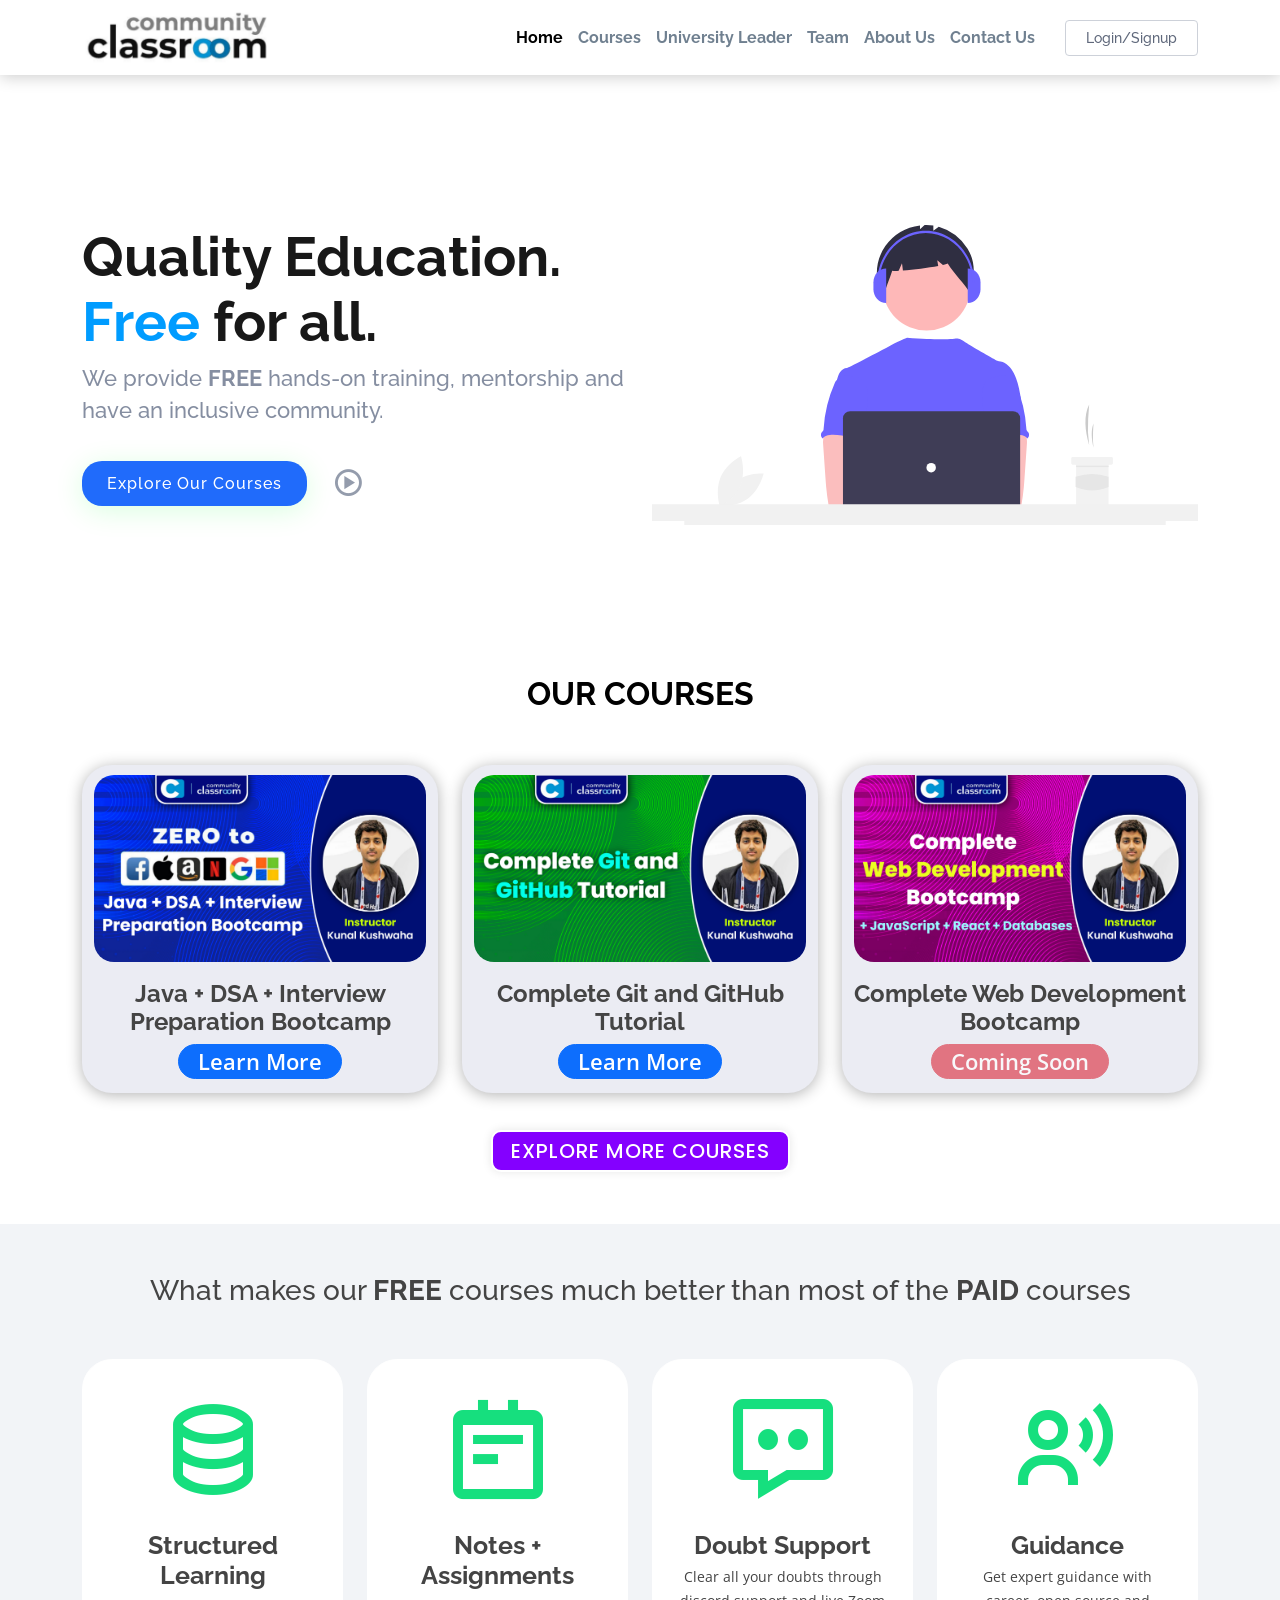
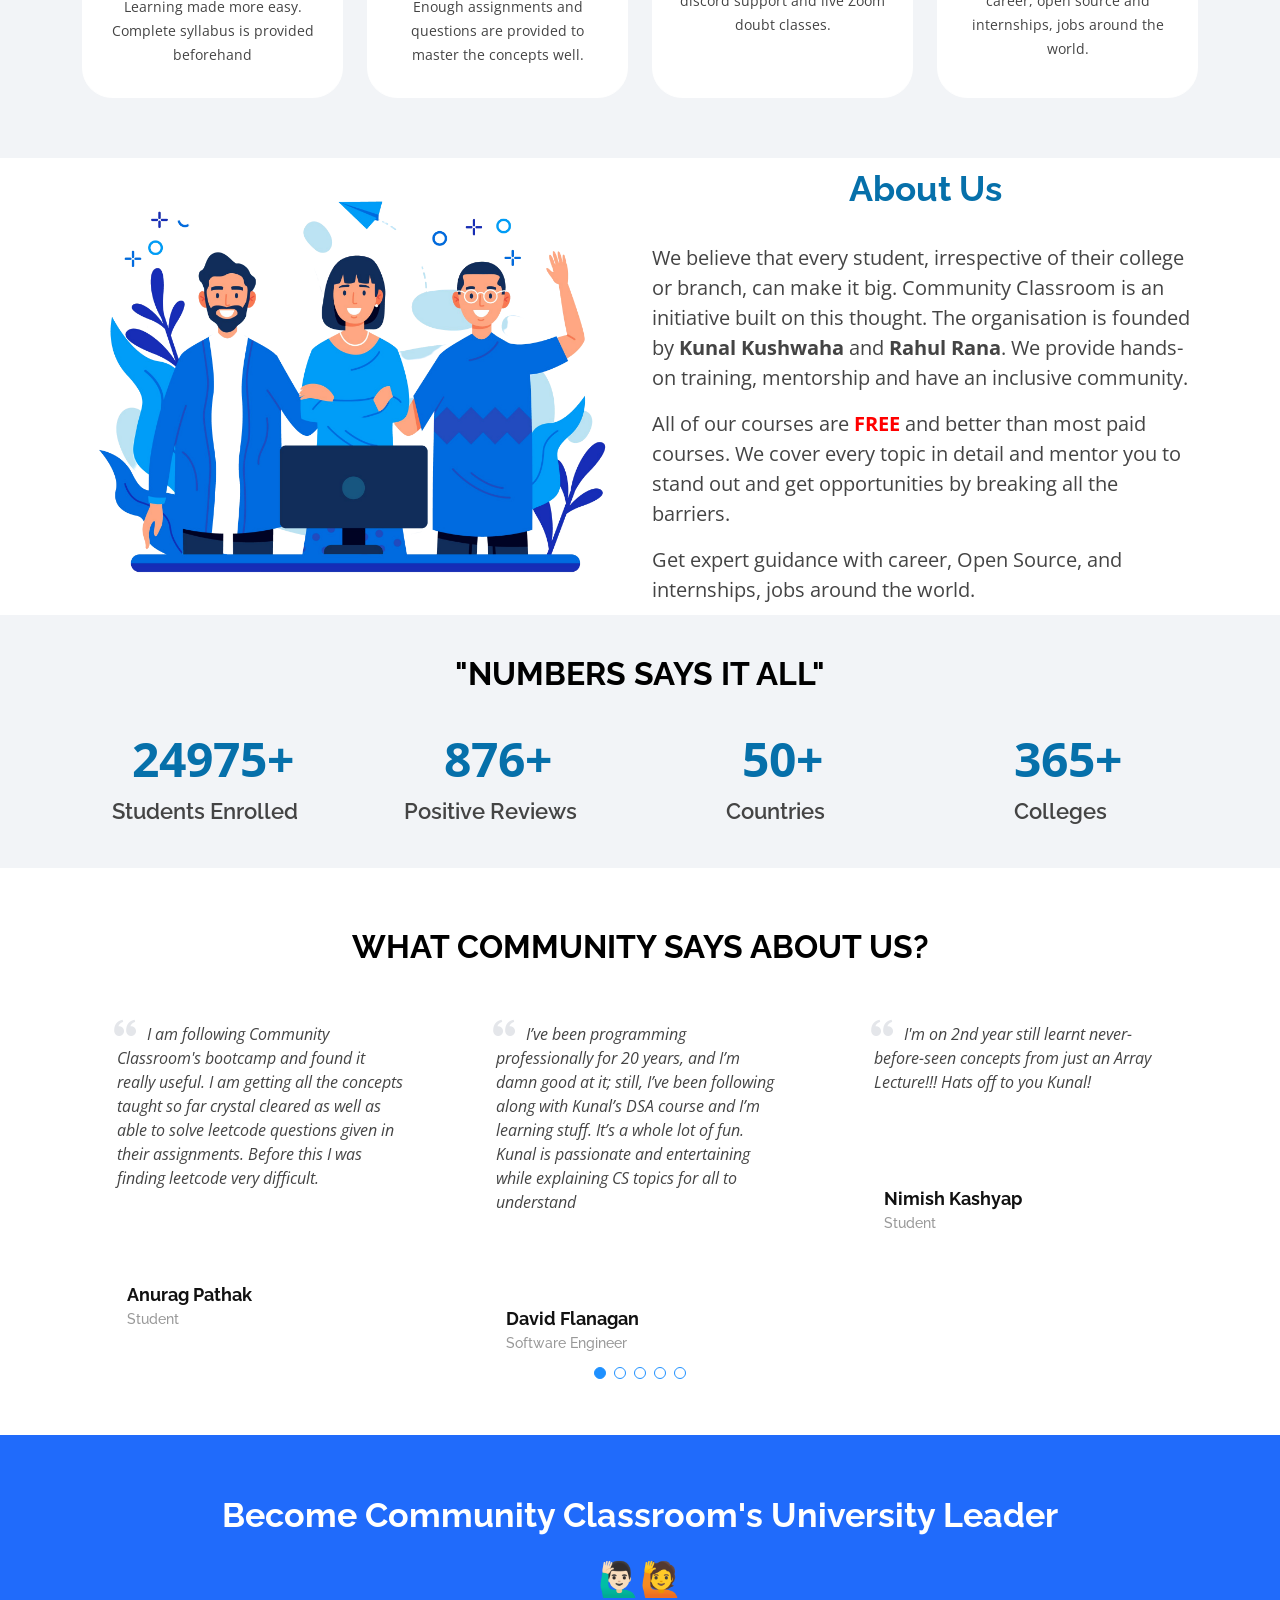
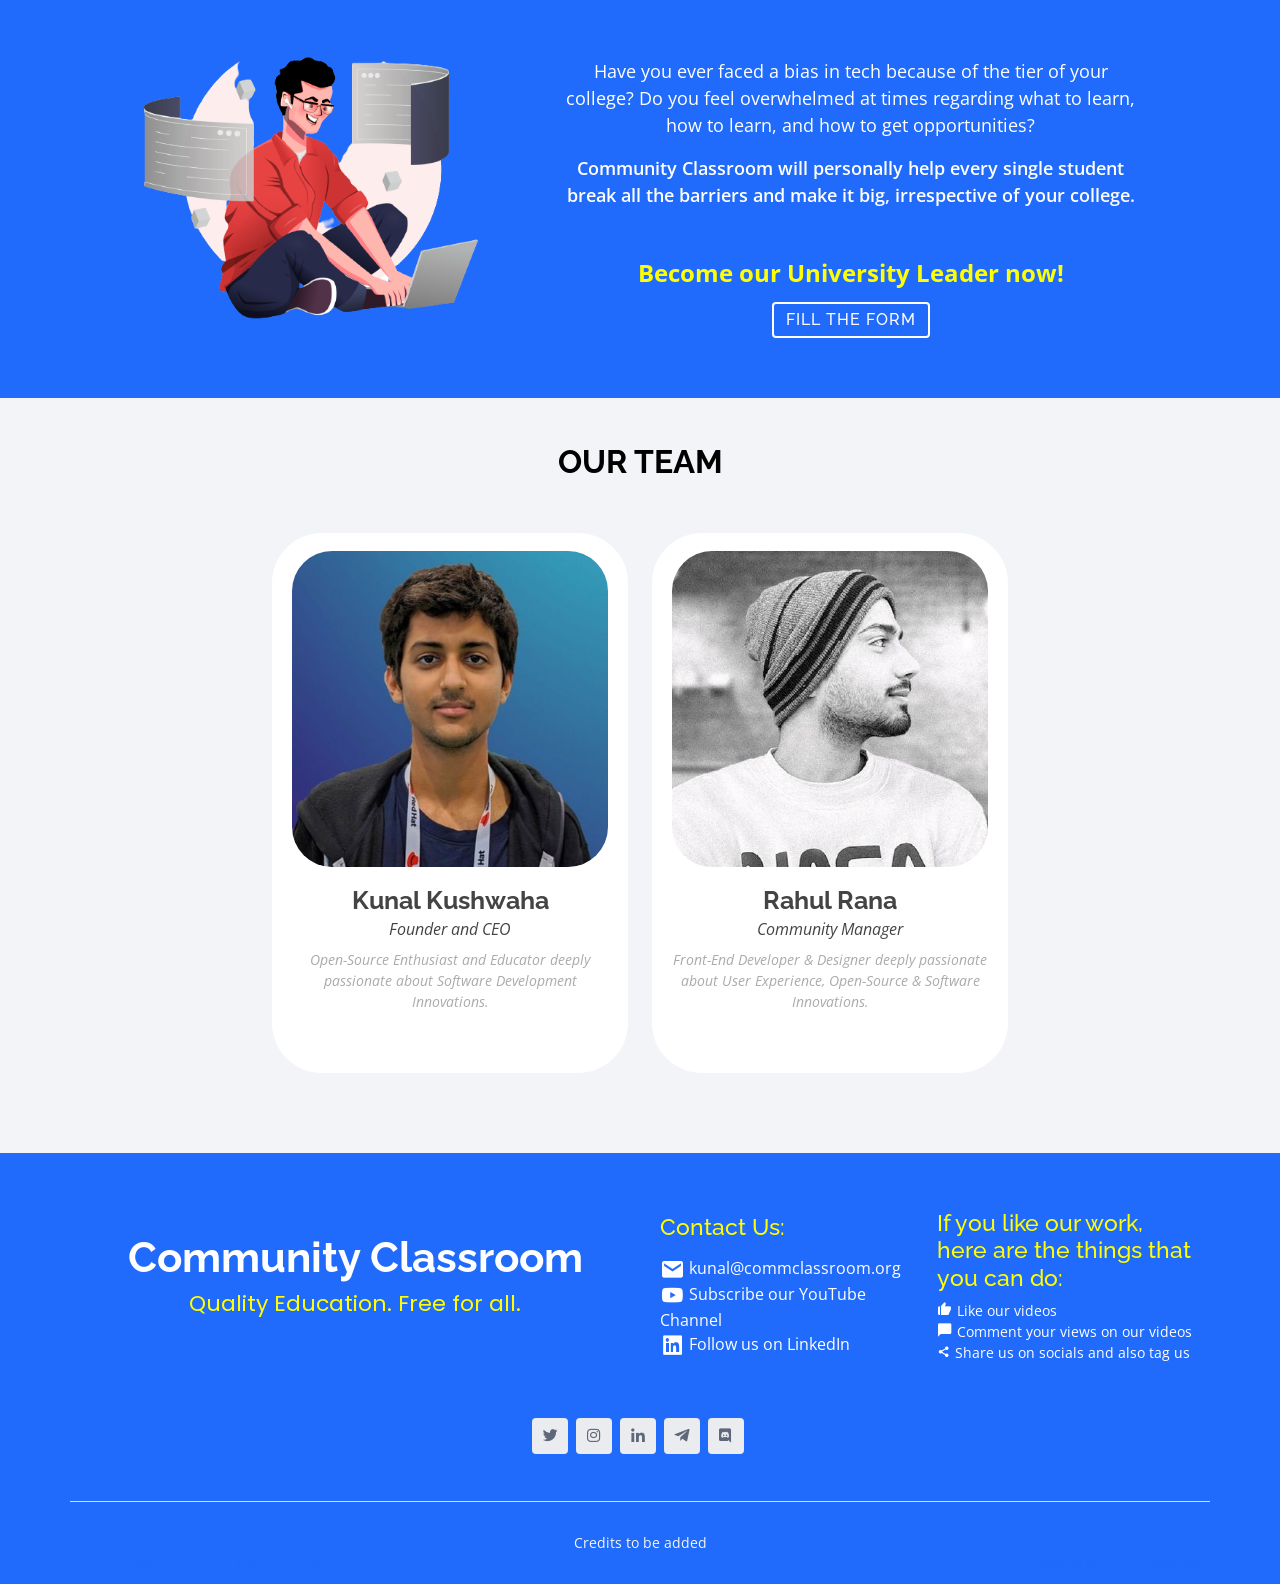
==== commit a35ec44f: "fixed icons" ====
--- a/index.html
+++ b/index.html
@@ -41,7 +41,7 @@
                     <li><a class="nav-link scrollto" href="#contact">Contact Us</a></li>
                     <li><a class="getstarted" href="">Login/Signup</a></li>
                 </ul>
-                <i class="bi bi-list mobile-nav-toggle"></i>
+                <i class="bx bx-list-ul mobile-nav-toggle"></i>
             </nav><!-- .navbar -->
 
         </div>
@@ -443,7 +443,7 @@
     </footer>
     <!-- End Footer -->
 
-    <a href="#" class="back-to-top d-flex align-items-center justify-content-center"><i class="bi bi-arrow-up-short"></i></a>
+    <a href="#" class="back-to-top d-flex align-items-center justify-content-center"><i class='bx bxs-arrow-to-top'></i></i></a>
 
     <!-- Vendor JS Files -->
     <script src="assets/vendor/bootstrap/js/bootstrap.bundle.min.js"></script>
@@ -456,4 +456,4 @@
 
 </body>
 
-</html>+</html>
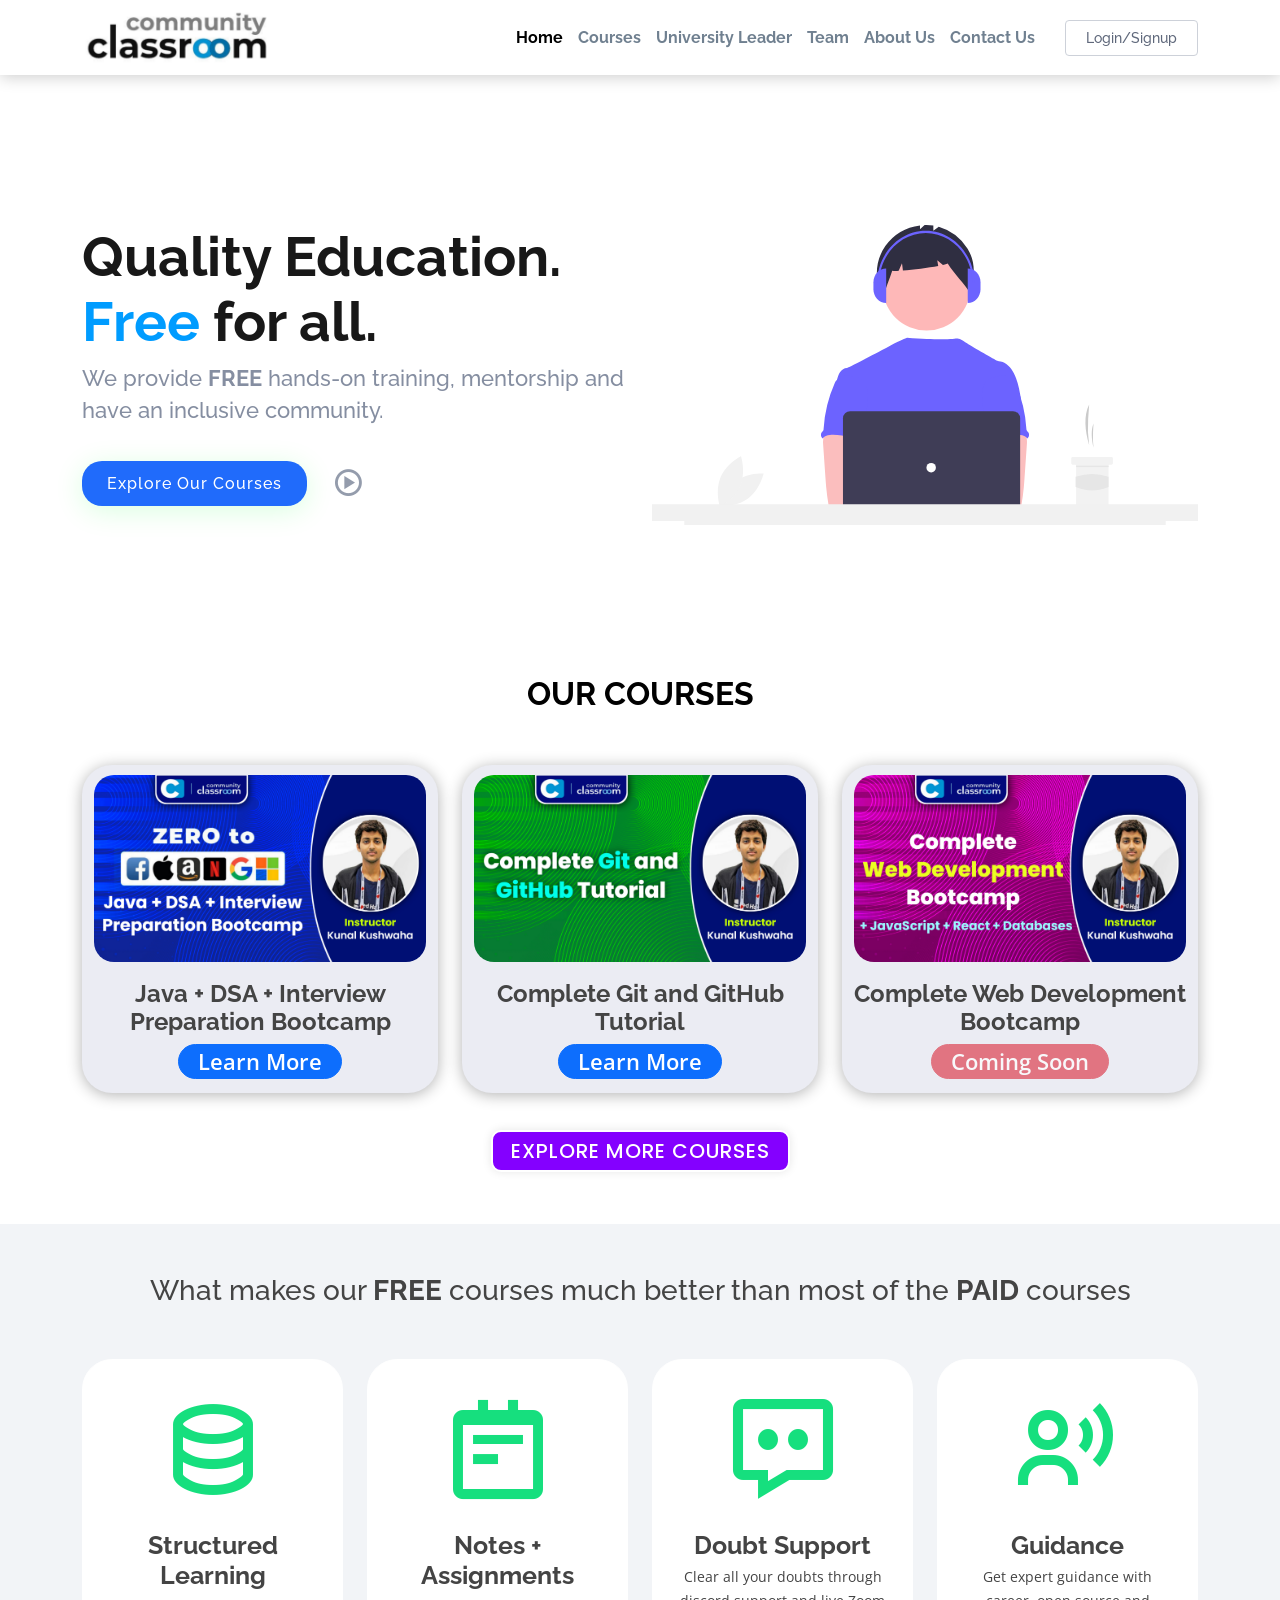
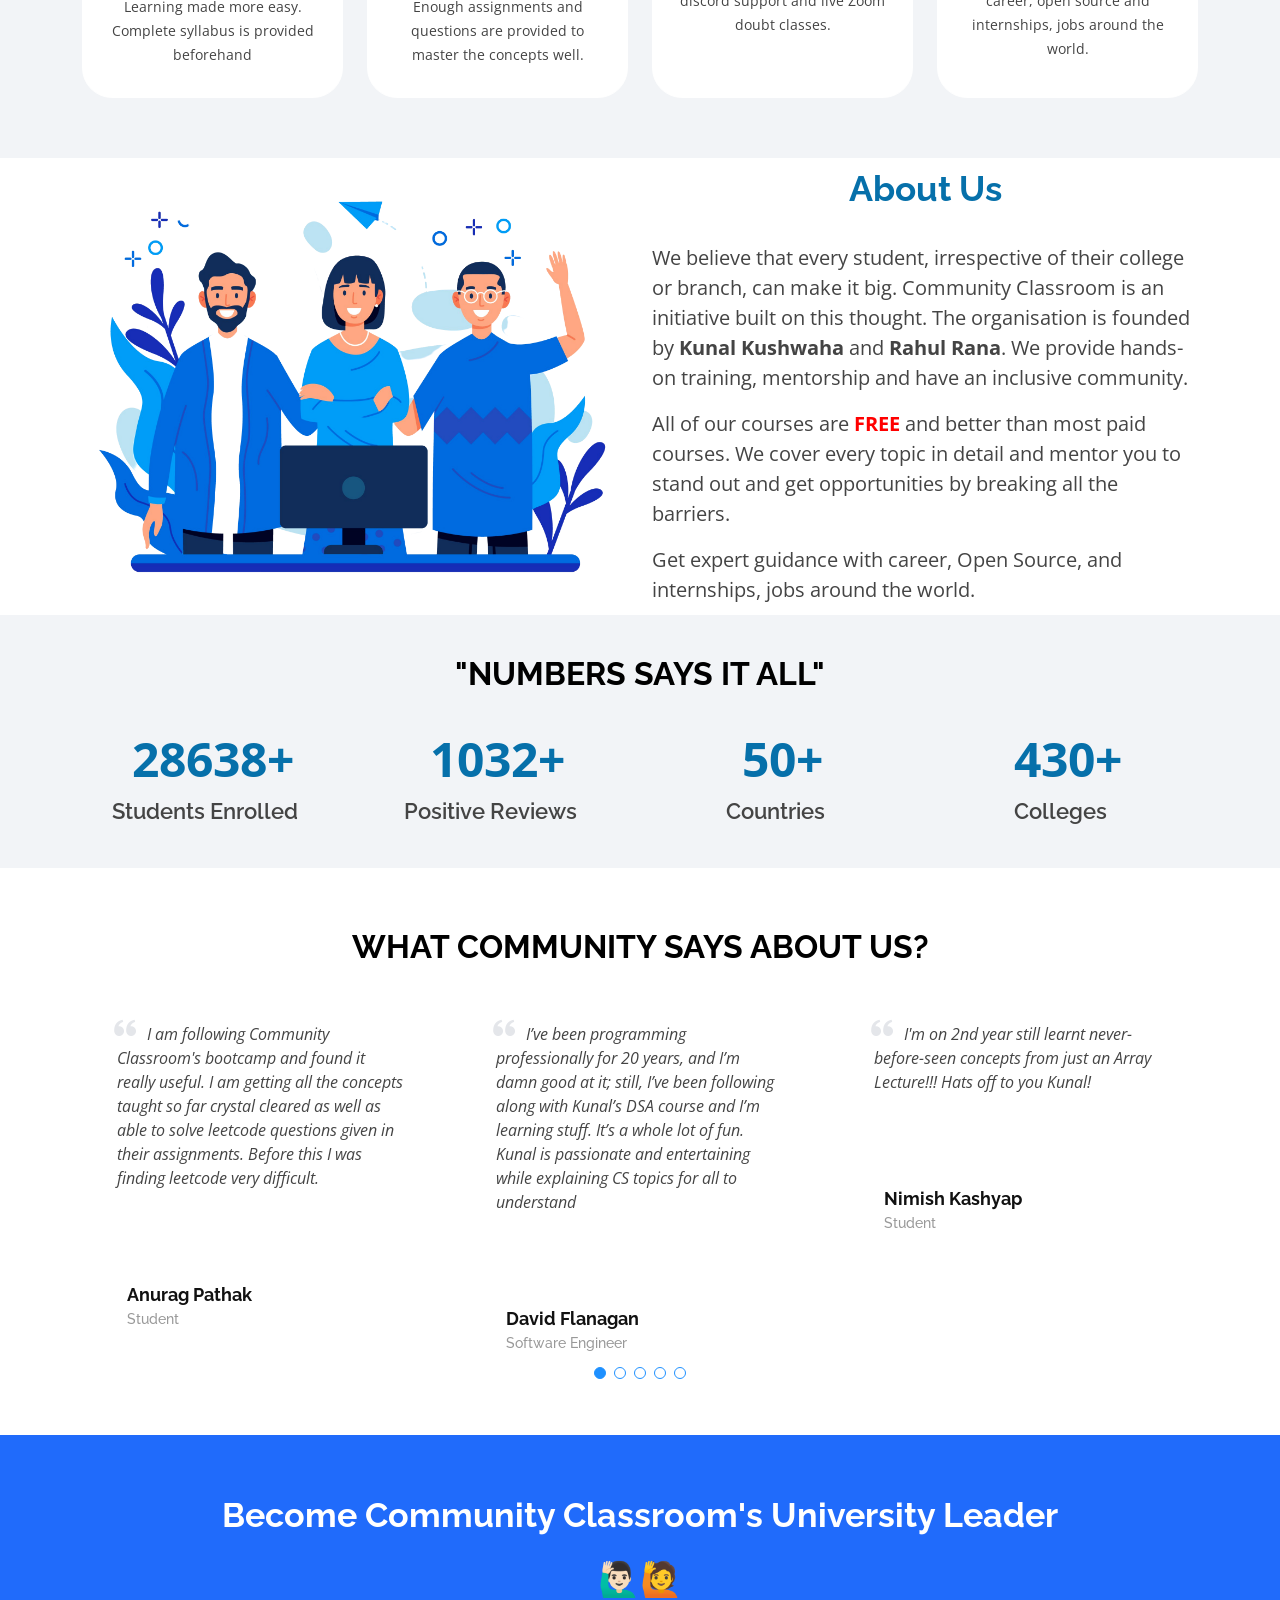
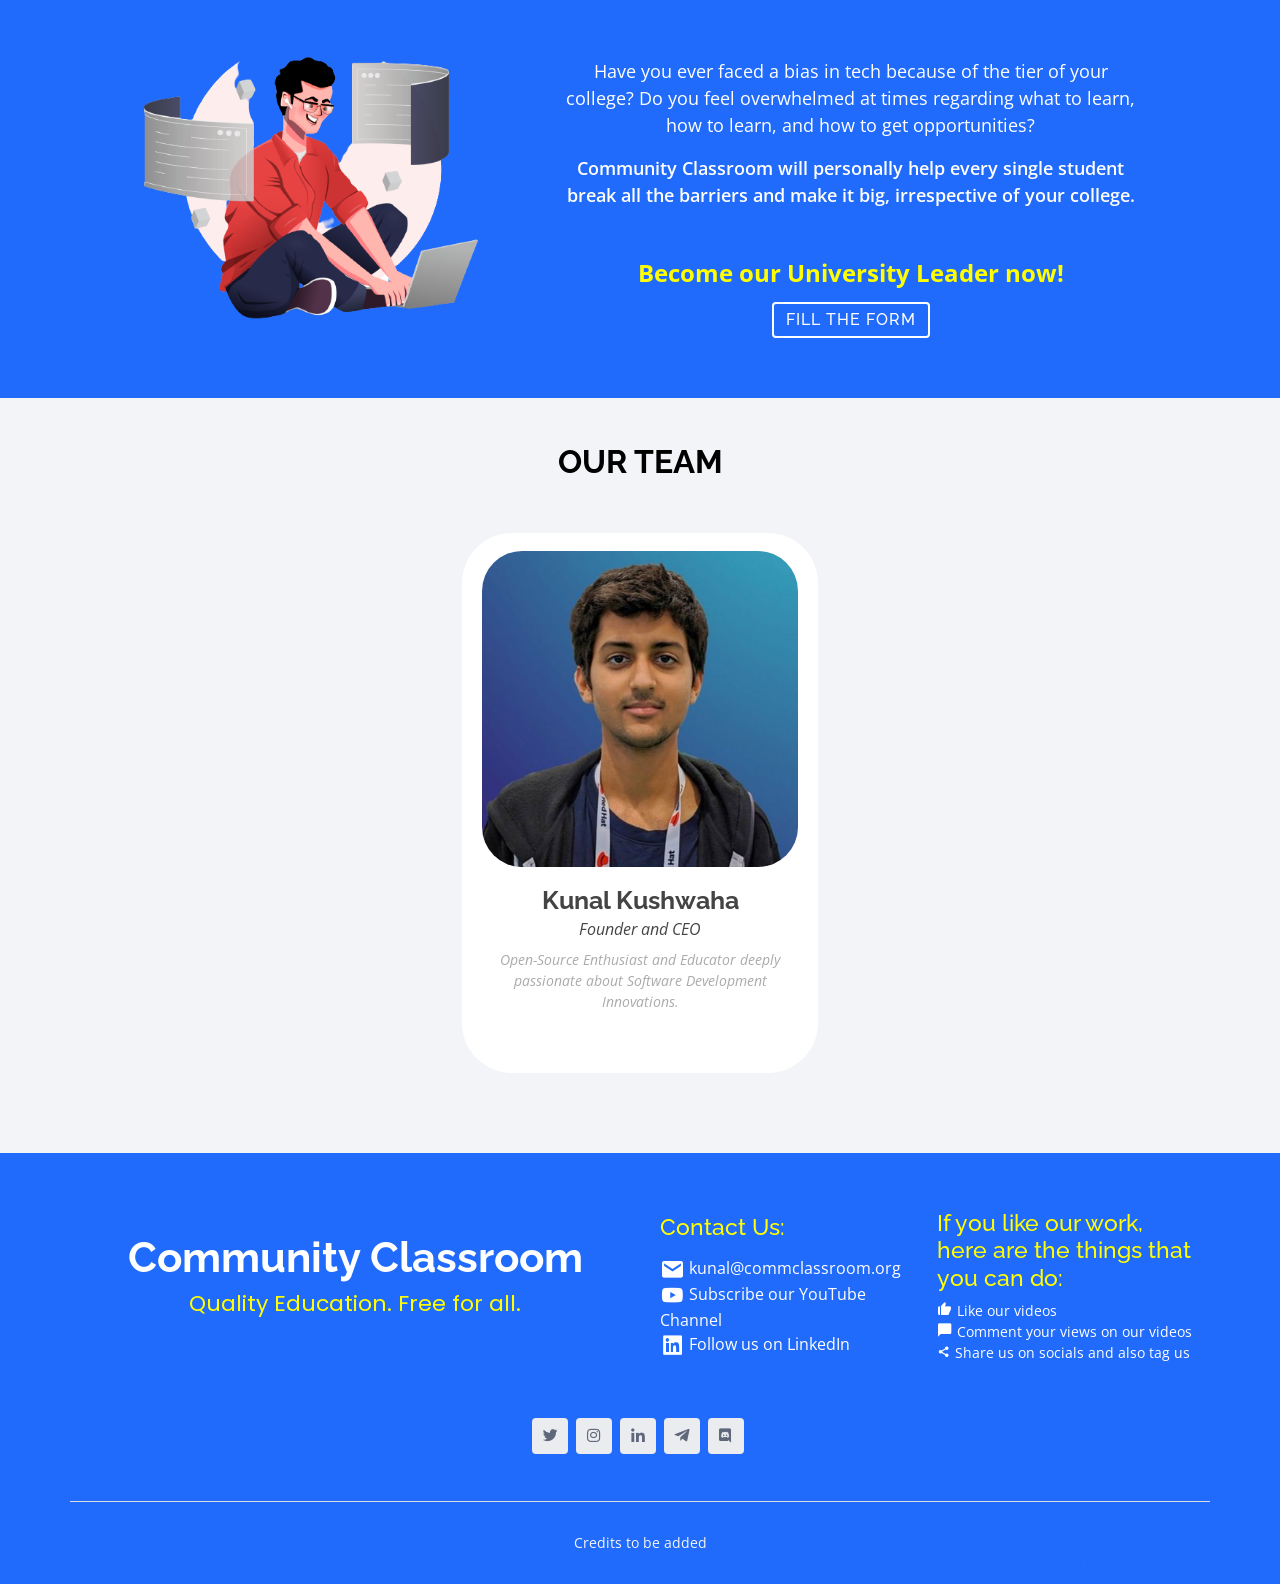
==== commit 141c4498: "Update index.html" ====
--- a/index.html
+++ b/index.html
@@ -367,23 +367,6 @@
                             </div>
                         </div>
                     </div>
-
-                    <div class="col-lg-4 col-md-6 d-flex align-items-stretch">
-                        <div class="member">
-                            <img src="assets/img/team/team-2.jpg" alt="">
-                            <h3>Rahul Rana</h3>
-                            <span>Community Manager</span>
-                            <p>
-                                Front-End Developer & Designer deeply passionate about User Experience, Open-Source & Software Innovations.
-                            </p>
-                            <div class="social">
-                                <a href="https://twitter.com/owlrana"><i class="bi bi-twitter"></i></a>
-                                <a href="https://www.instagram.com/owlrana/"><i class="bi bi-instagram"></i></a>
-                                <a href="https://www.linkedin.com/in/reachrahulrana/"><i class="bi bi-linkedin"></i></a>
-                            </div>
-                        </div>
-                    </div>
-
                 </div>
 
             </div>
--- a/assets/css/style.css
+++ b/assets/css/style.css
@@ -23,6 +23,25 @@
 h5,
 h6 {
     font-family: "Raleway", sans-serif;
+}
+
+/*--------------------------------------------------------------
+# Scroll-bar
+--------------------------------------------------------------*/
+
+::-webkit-scrollbar {
+    width: 0.80rem;
+    background-color: hsl(230, 12%, 90%);
+    border-radius: 0.45rem;
+}
+
+::-webkit-scrollbar-thumb {
+    background-color: hsl(230, 12%, 80%);
+    border-radius: 0.45rem;
+}
+
+::-webkit-scrollbar-thumb:hover {
+    background-color: hsl(230, 8%, 65%);
 }
 
 
@@ -1468,4 +1487,4 @@
 .tablinks:hover {
     color: darkviolet;
     font-weight: 600;
-}+}
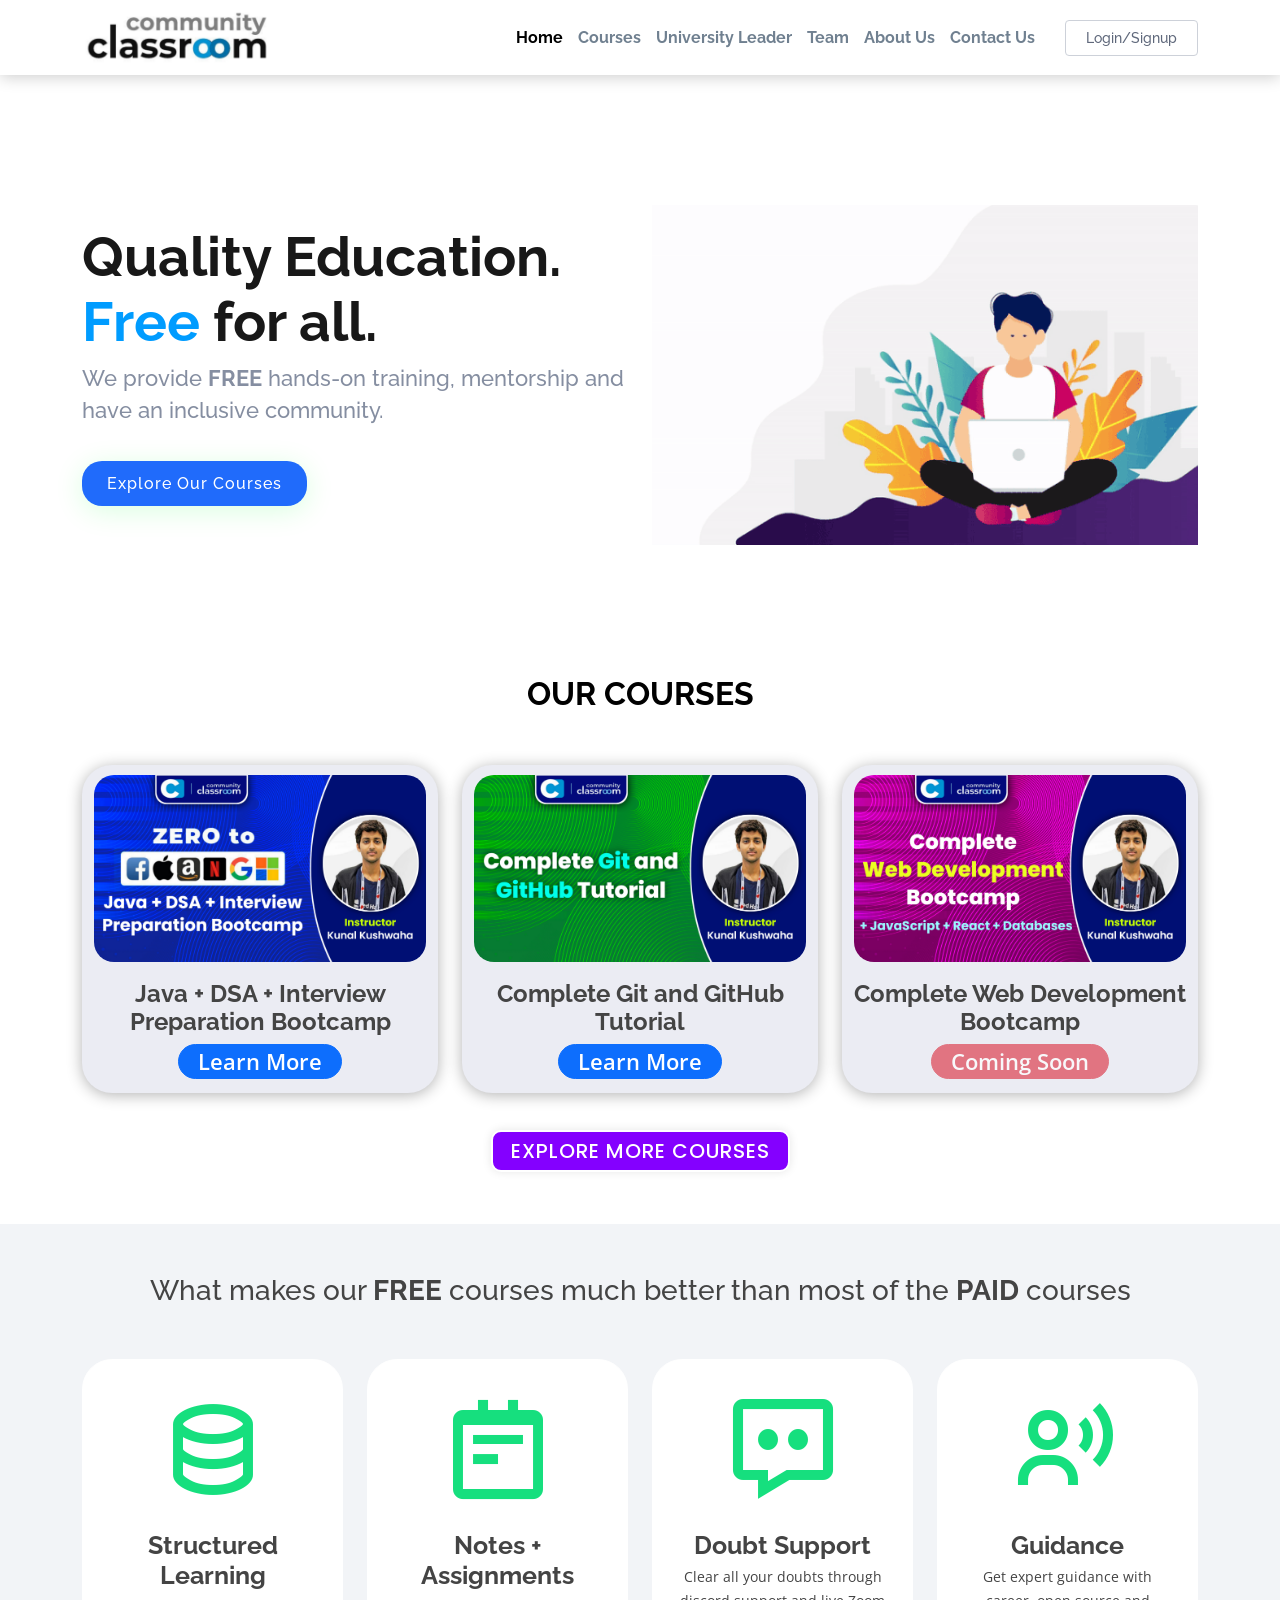
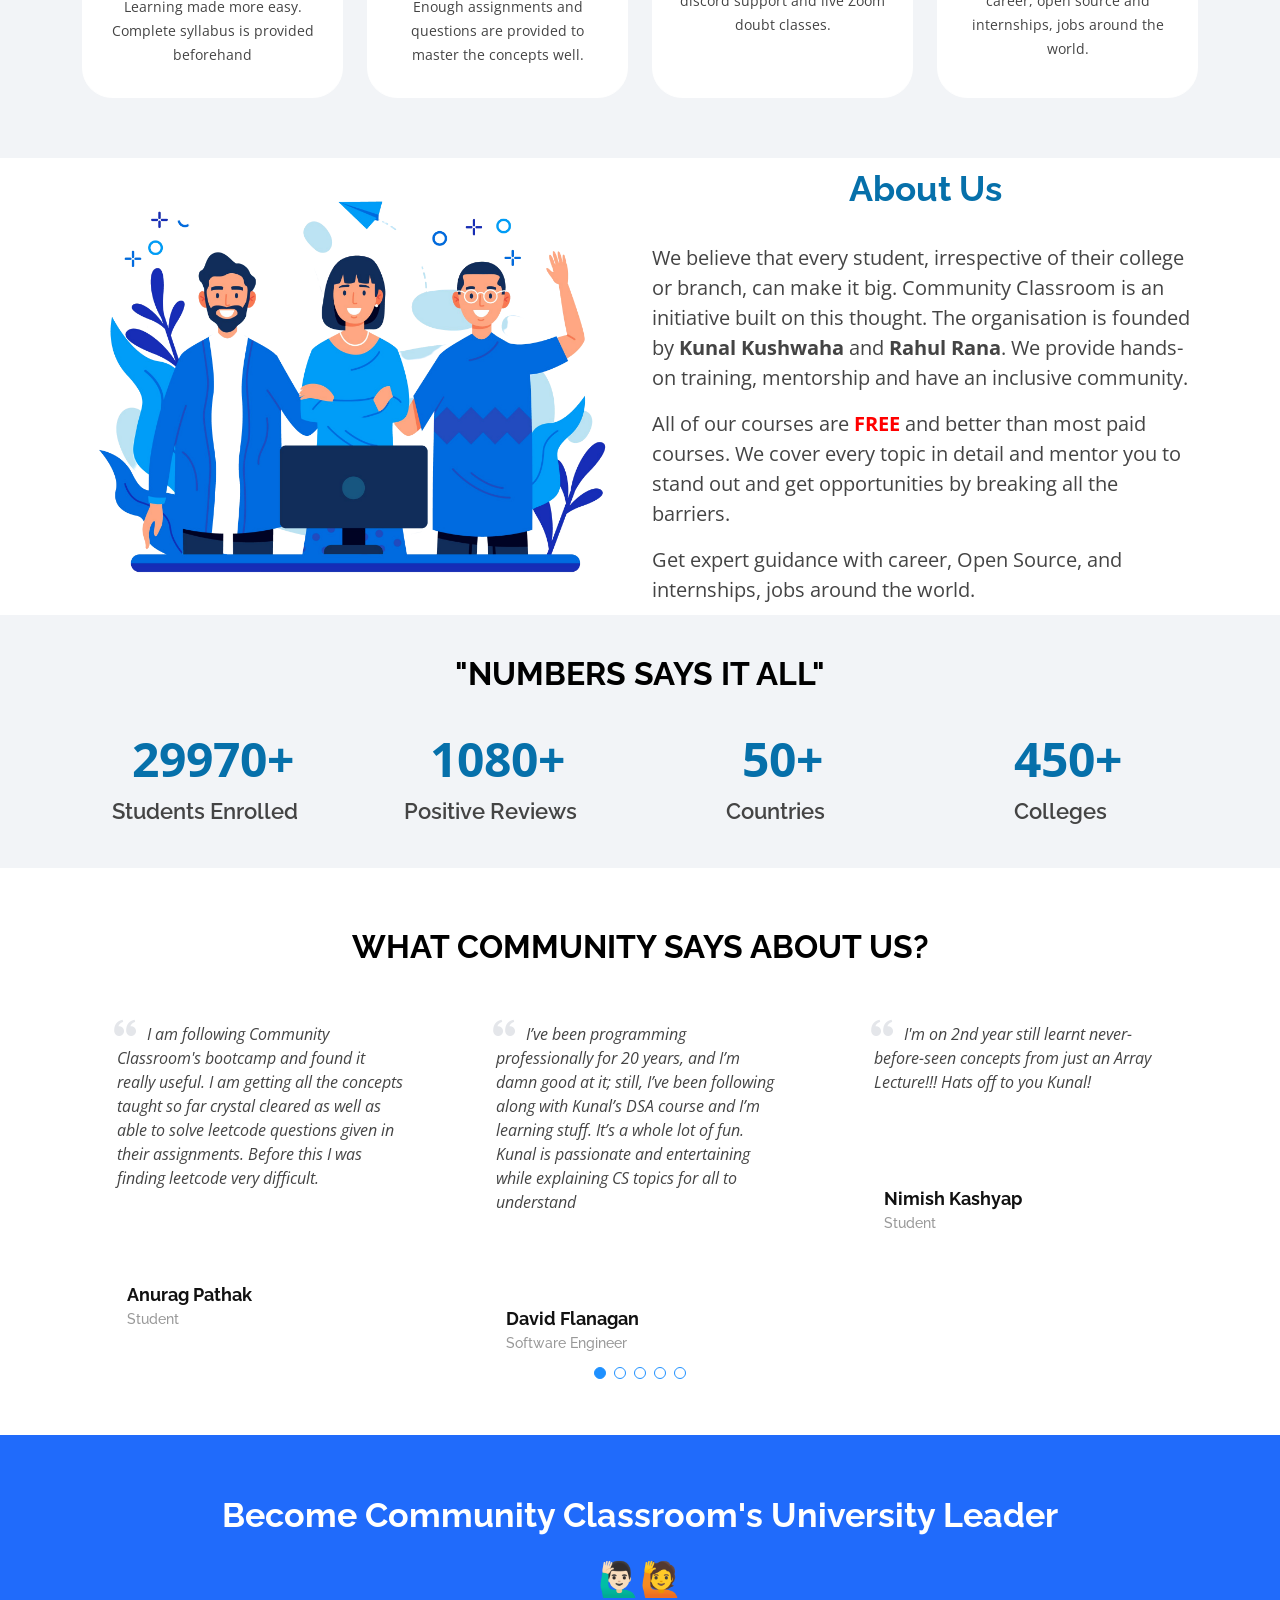
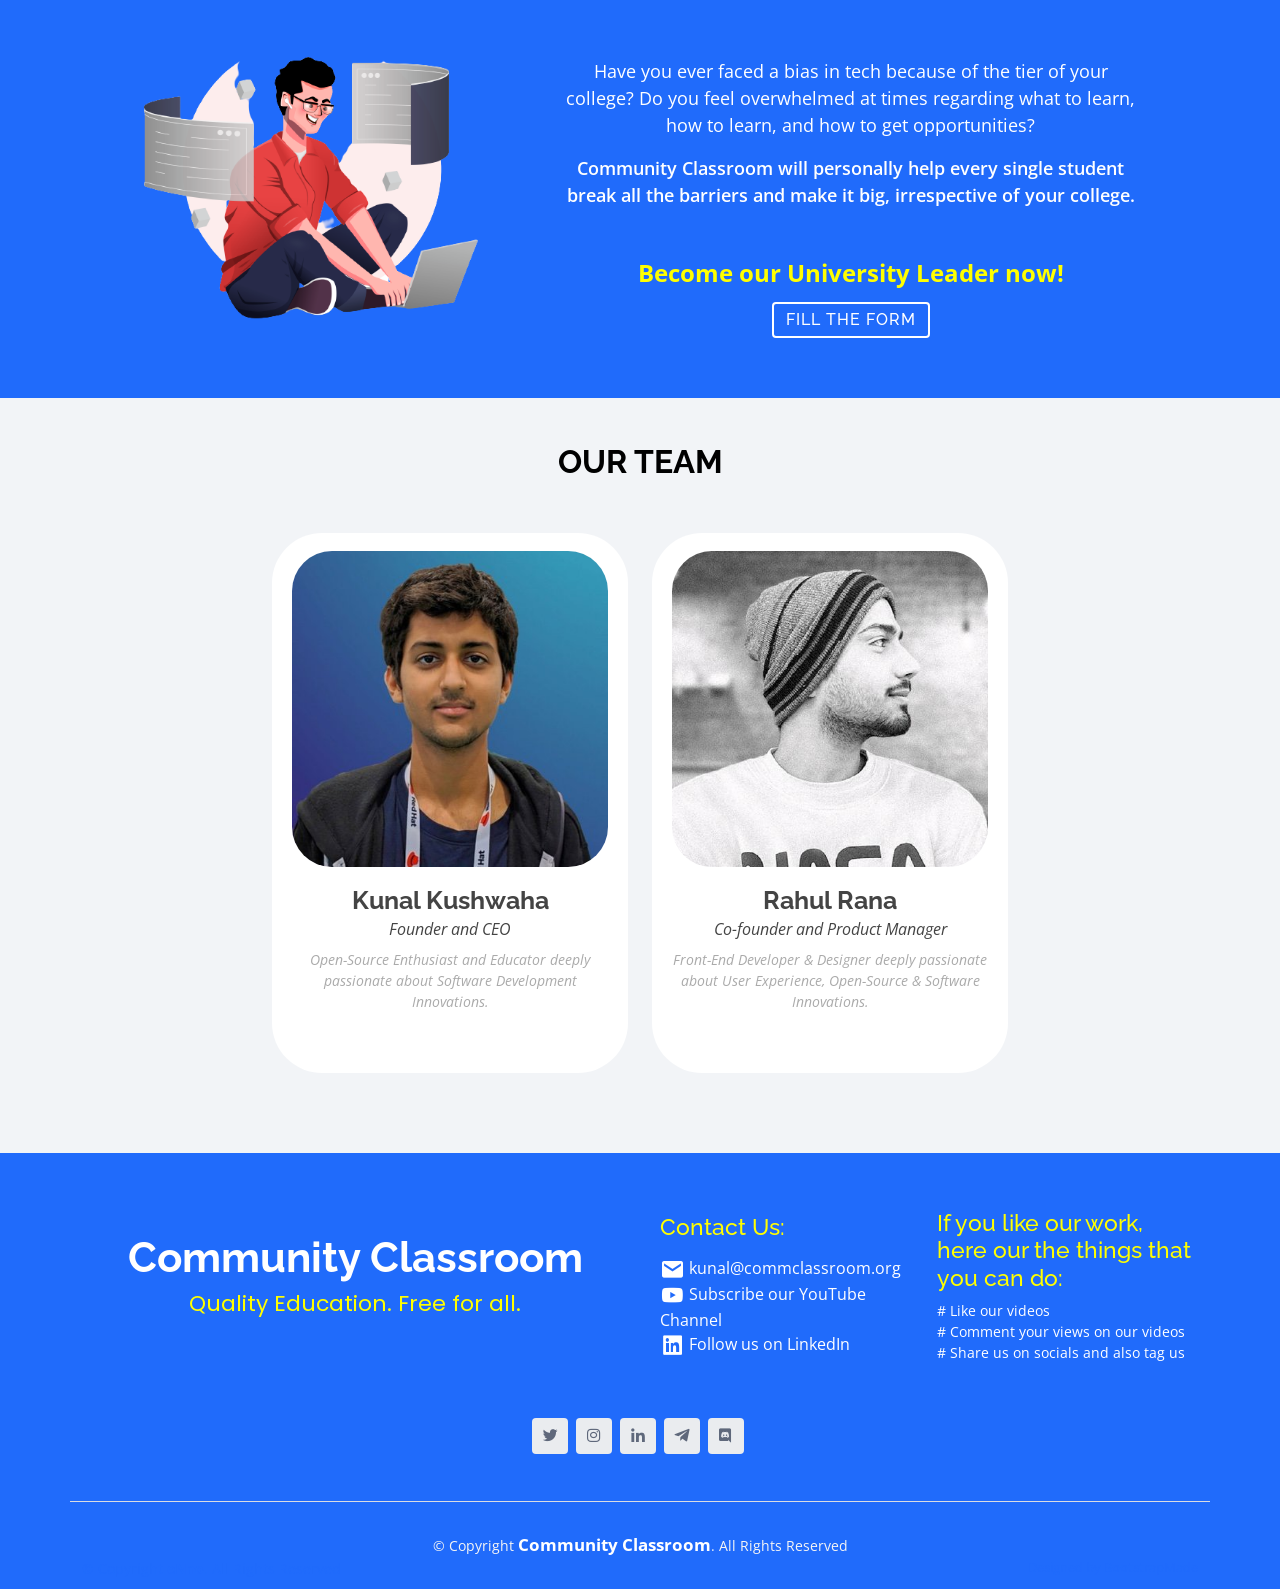
==== commit 142643d1: "Update index.html" ====
--- a/index.html
+++ b/index.html
@@ -6,15 +6,19 @@
     <meta content="width=device-width, initial-scale=1.0" name="viewport">
 
     <title>Community Classroom - Quality Education. Free for all.</title>
+    <meta content="" name="description">
+    <meta content="" name="keywords">
 
     <!-- Favicons -->
     <link href="assets/img/logo.png" rel="icon">
+    <link href="assets/img/logo.png" rel="apple-touch-icon">
 
     <!-- Google Fonts -->
     <link href="https://fonts.googleapis.com/css?family=Open+Sans:300,300i,400,400i,600,600i,700,700i|Raleway:300,300i,400,400i,500,500i,600,600i,700,700i|Poppins:300,300i,400,400i,500,500i,600,600i,700,700i" rel="stylesheet">
 
     <!-- Vendor CSS Files -->
     <link href="assets/vendor/bootstrap/css/bootstrap.min.css" rel="stylesheet">
+    <link href="assets/vendor/bootstrap-icons/bootstrap-icons.css" rel="stylesheet">
     <link href="assets/vendor/boxicons/css/boxicons.min.css" rel="stylesheet">
     <link href="assets/vendor/glightbox/css/glightbox.min.css" rel="stylesheet">
     <link href="assets/vendor/swiper/swiper-bundle.min.css" rel="stylesheet">
@@ -33,15 +37,32 @@
 
             <nav id="navbar" class="navbar">
                 <ul>
-                    <li><a class="nav-link active" href="">Home</a></li>
+                    <li><a class="nav-link scrollto active" href="#hero">Home</a></li>
                     <li><a class="nav-link" href="courses.html">Courses</a></li>
                     <li><a class="nav-link scrollto" href="#universityleader">University Leader</a></li>
                     <li><a class="nav-link scrollto" href="#team">Team</a></li>
                     <li><a class="nav-link scrollto" href="#about">About Us</a></li>
+                    <!-- <li class="dropdown"><a href="#"><span>Drop Down</span> <i class="bi bi-chevron-down"></i></a>
+                        <ul>
+                            <li><a href="#">Drop Down 1</a></li>
+                 <li class="dropdown"><a href="#"><span>Deep Drop Down</span> <i class="bi bi-chevron-right"></i></a>
+                <ul>
+                  <li><a href="#">Deep Drop Down 1</a></li>
+                  <li><a href="#">Deep Drop Down 2</a></li>
+                  <li><a href="#">Deep Drop Down 3</a></li>
+                  <li><a href="#">Deep Drop Down 4</a></li>
+                  <li><a href="#">Deep Drop Down 5</a></li>
+                </ul>
+              </li>
+              <li><a href="#">Drop Down 2</a></li>
+              <li><a href="#">Drop Down 3</a></li>
+              <li><a href="#">Drop Down 4</a></li>
+            </ul>
+          </li>-->
                     <li><a class="nav-link scrollto" href="#contact">Contact Us</a></li>
                     <li><a class="getstarted" href="">Login/Signup</a></li>
                 </ul>
-                <i class="bx bx-list-ul mobile-nav-toggle"></i>
+                <i class="bi bi-list mobile-nav-toggle"></i>
             </nav><!-- .navbar -->
 
         </div>
@@ -59,11 +80,11 @@
                     <h2>We provide <b>FREE</b> hands-on training, mentorship and have an inclusive community.</h2>
                     <div class="d-flex">
                         <a href="courses.html" class="btn-courses">Explore Our Courses</a>
-                        <a href="https://www.youtube.com/watch?v=lMe7LmKqZMQ" class="glightbox btn-watch-video"><i class="bx bx-play-circle"></i><span></span></a>
+                        <a href="https://www.youtube.com/watch?v=lMe7LmKqZMQ" class="glightbox btn-watch-video"><i class="bi bi-play-circle"></i><span></span></a>
                     </div>
                 </div>
                 <div class="col-lg-6 order-1 order-lg-2 hero-img">
-                    <img src="assets/img/homepageillustration3.svg" class="img-fluid animated" alt="">
+                    <img src="assets/img/20200630_162659.gif" class="img-fluid animated" alt="">
                 </div>
             </div>
         </div>
@@ -86,23 +107,23 @@
                 <div class="row justify-content-center">
                     <div class="col-lg-4 col-md-6 d-flex align-items-stretch">
                         <div class="coursecard">
-                            <img src="assets/img/course-banners/javadsabootcamp.jpg" alt="">
+                            <img src="assets/img/coursebanners/javadsabootcamp.jpg" alt="">
                             <h3>Java + DSA + Interview Preparation Bootcamp</h3>
-                            <a class="btn btn-primary button" href="course-single/java-dsa-bootcamp.html" role="button">Learn More</a>
+                            <a class="btn btn-primary button" href="courses/javadsabootcamp.html" role="button">Learn More</a>
                         </div>
                     </div>
 
                     <div class="col-lg-4 col-md-6 d-flex align-items-stretch">
                         <div class="coursecard">
-                            <img src="assets/img/course-banners/gitandgithub.jpg" alt="">
+                            <img src="assets/img/coursebanners/gitandgithub.jpg" alt="">
                             <h3>Complete Git and GitHub Tutorial</h3>
-                            <a class="btn btn-primary button" href="course-single/git-github.html" role="button">Learn More</a>
+                            <a class="btn btn-primary button" href="courses/gitandgithub.html" role="button">Learn More</a>
                         </div>
                     </div>
 
                     <div class="col-lg-4 col-md-6 d-flex align-items-stretch">
                         <div class="coursecard">
-                            <img src="assets/img/course-banners/webdevelopment.jpg" alt="">
+                            <img src="assets/img/coursebanners/webdevelopment.jpg" alt="">
                             <h3>Complete Web Development Bootcamp</h3>
                             <a class="btn btn-danger button disabled" href="#" role="button">Coming Soon</a>
                         </div>
@@ -367,6 +388,23 @@
                             </div>
                         </div>
                     </div>
+
+                    <div class="col-lg-4 col-md-6 d-flex align-items-stretch">
+                        <div class="member">
+                            <img src="assets/img/team/team-2.jpg" alt="">
+                            <h3>Rahul Rana</h3>
+                            <span>Co-founder and Product Manager</span>
+                            <p>
+                                Front-End Developer & Designer deeply passionate about User Experience, Open-Source & Software Innovations.
+                            </p>
+                            <div class="social">
+                                <a href="https://twitter.com/owlrana"><i class="bi bi-twitter"></i></a>
+                                <a href="https://www.instagram.com/owlrana/"><i class="bi bi-instagram"></i></a>
+                                <a href="https://www.linkedin.com/in/reachrahulrana/"><i class="bi bi-linkedin"></i></a>
+                            </div>
+                        </div>
+                    </div>
+
                 </div>
 
             </div>
@@ -391,13 +429,13 @@
                     </div>
                     <div class="col-sm-3 foot2">
                         <h3>Contact Us:</h3>
-                        <span><i class='bx bxs-envelope'></i><a href="mailto:kunal@commclassroom.org">kunal@commclassroom.org</a></span><br>
-                        <span><i class='bx bxl-youtube'></i><a href="https://www.youtube.com/c/KunalKushwaha?sub_confirmation=1">Subscribe our YouTube Channel</a></span><br>
+                        <span><i class='bx bxs-envelope'></i>kunal@commclassroom.org</span><br>
+                        <span><i class='bx bxl-youtube'></i><a href="https://www.youtube.com/c/KunalKushwaha">Subscribe our YouTube Channel</a></span><br>
                         <span><i class='bx bxl-linkedin-square'></i><a href="https://www.linkedin.com/company/commclassroom">Follow us on LinkedIn</a></span><br>
                     </div>
                     <div class="col-sm-3 foot3 align-self-center">
-                        <h3>If you like our work, here are the things that you can do:</h3>
-                        <p><i class='bx bxs-like bx-xs'></i> Like our videos <br> <i class='bx bxs-comment bx-xs'></i> Comment your views on our videos <br> <i class='bx bxs-share-alt' ></i> Share us on socials and also tag us</p>
+                        <h3>If you like our work, here our the things that you can do:</h3>
+                        <p># Like our videos <br> # Comment your views on our videos <br> # Share us on socials and also tag us</p>
                     </div>
                 </div>
 
@@ -414,7 +452,7 @@
 
         <div class="container footer-bottom clearfix">
             <div class="cccopyright">
-                Credits to be added
+                © Copyright <strong><span style="color: white; font-size: 17px">Community Classroom</span></strong>. All Rights Reserved
             </div>
             <div class="copyright">
                 &copy; Copyright <strong><span>eNno</span></strong>. All Rights Reserved
@@ -426,11 +464,15 @@
     </footer>
     <!-- End Footer -->
 
-    <a href="#" class="back-to-top d-flex align-items-center justify-content-center"><i class='bx bxs-arrow-to-top'></i></i></a>
+
+
+    <a href="#" class="back-to-top d-flex align-items-center justify-content-center"><i class="bi bi-arrow-up-short"></i></a>
 
     <!-- Vendor JS Files -->
     <script src="assets/vendor/bootstrap/js/bootstrap.bundle.min.js"></script>
     <script src="assets/vendor/glightbox/js/glightbox.min.js"></script>
+    <script src="assets/vendor/isotope-layout/isotope.pkgd.min.js"></script>
+    <script src="assets/vendor/php-email-form/validate.js"></script>
     <script src="assets/vendor/purecounter/purecounter.js"></script>
     <script src="assets/vendor/swiper/swiper-bundle.min.js"></script>
 
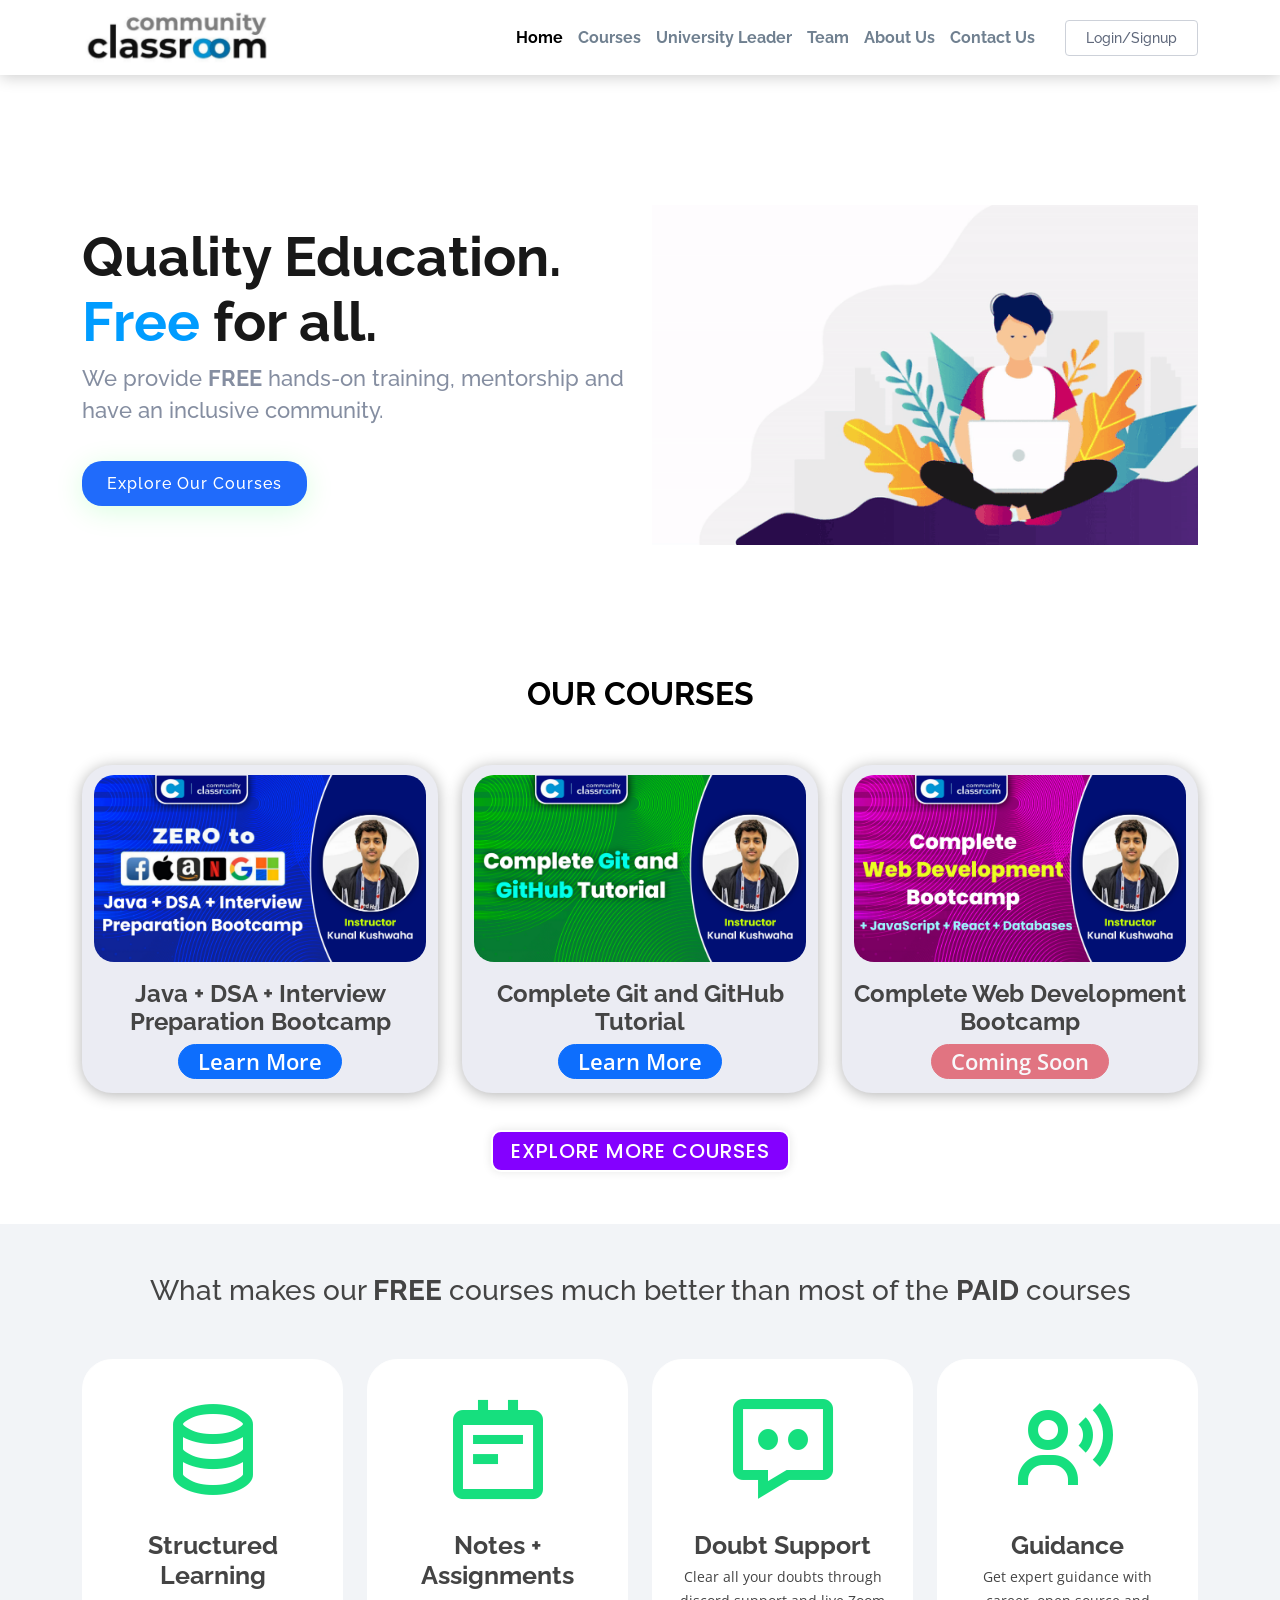
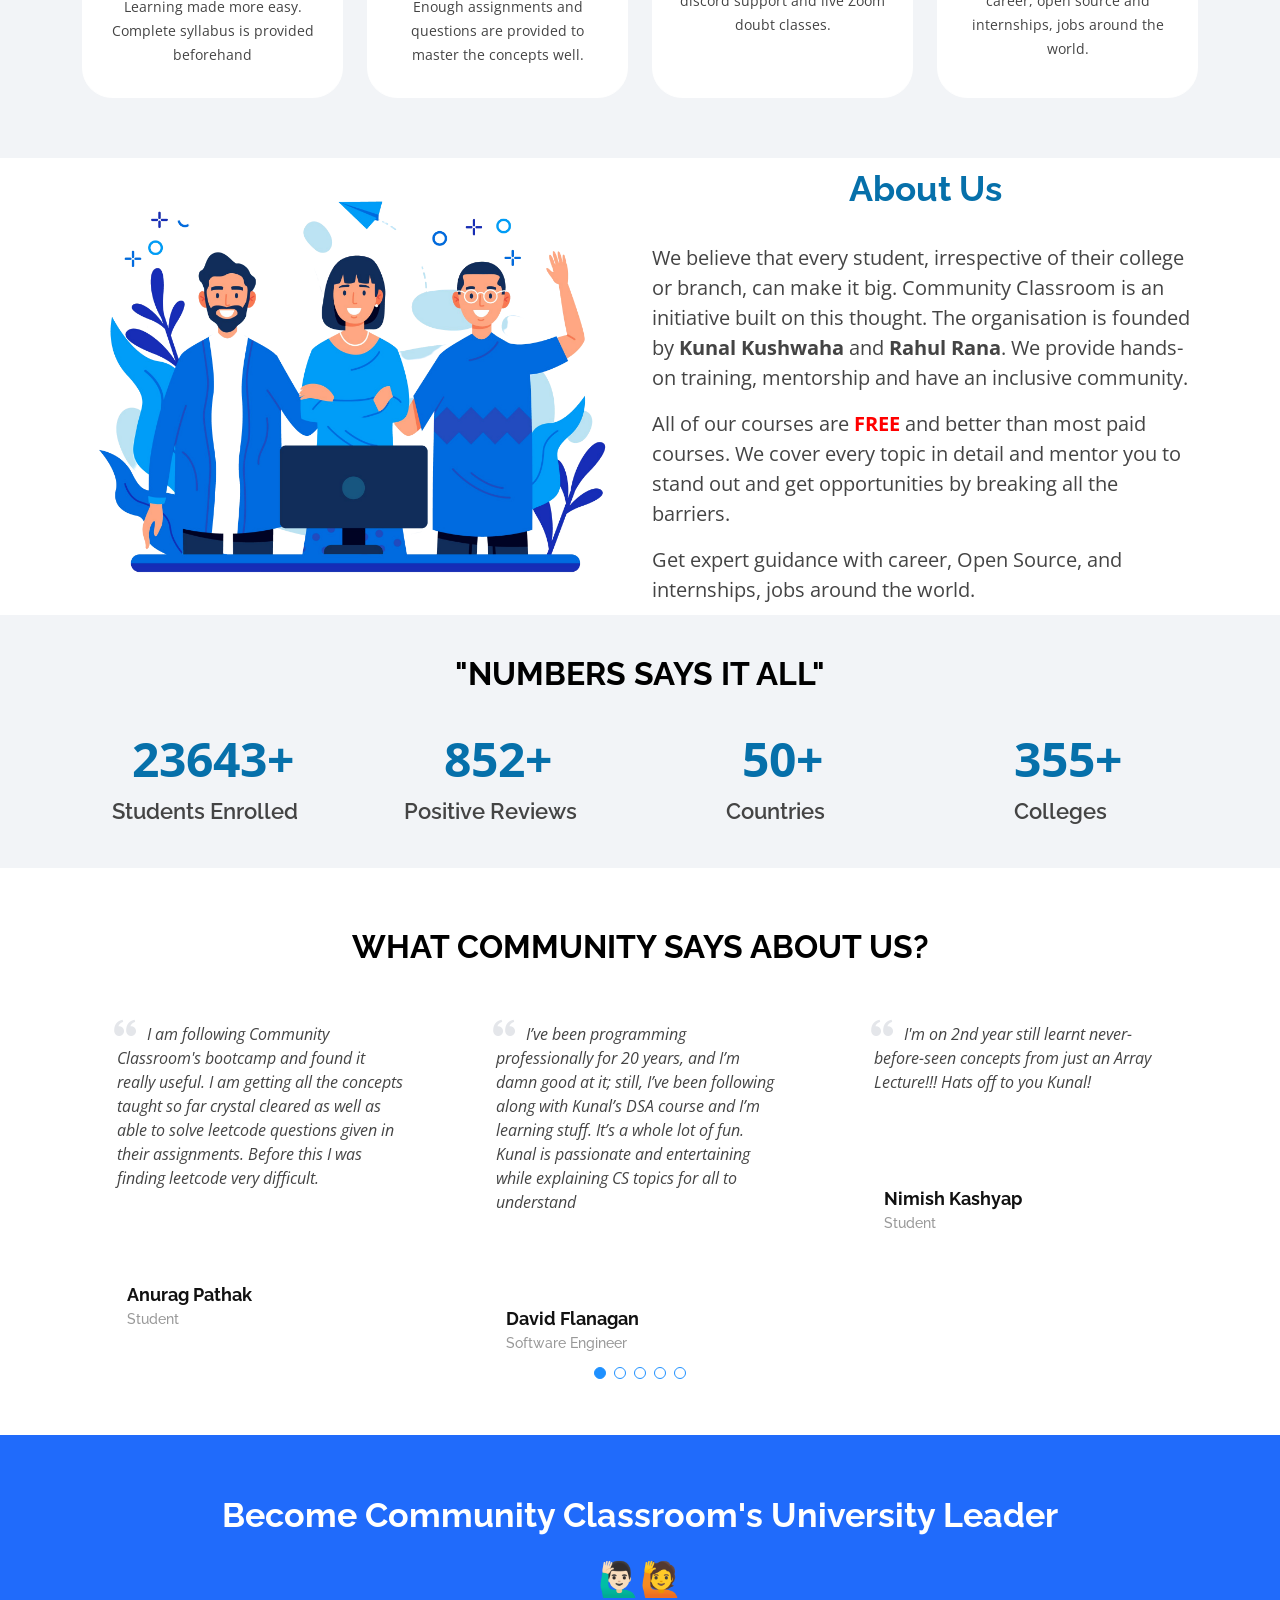
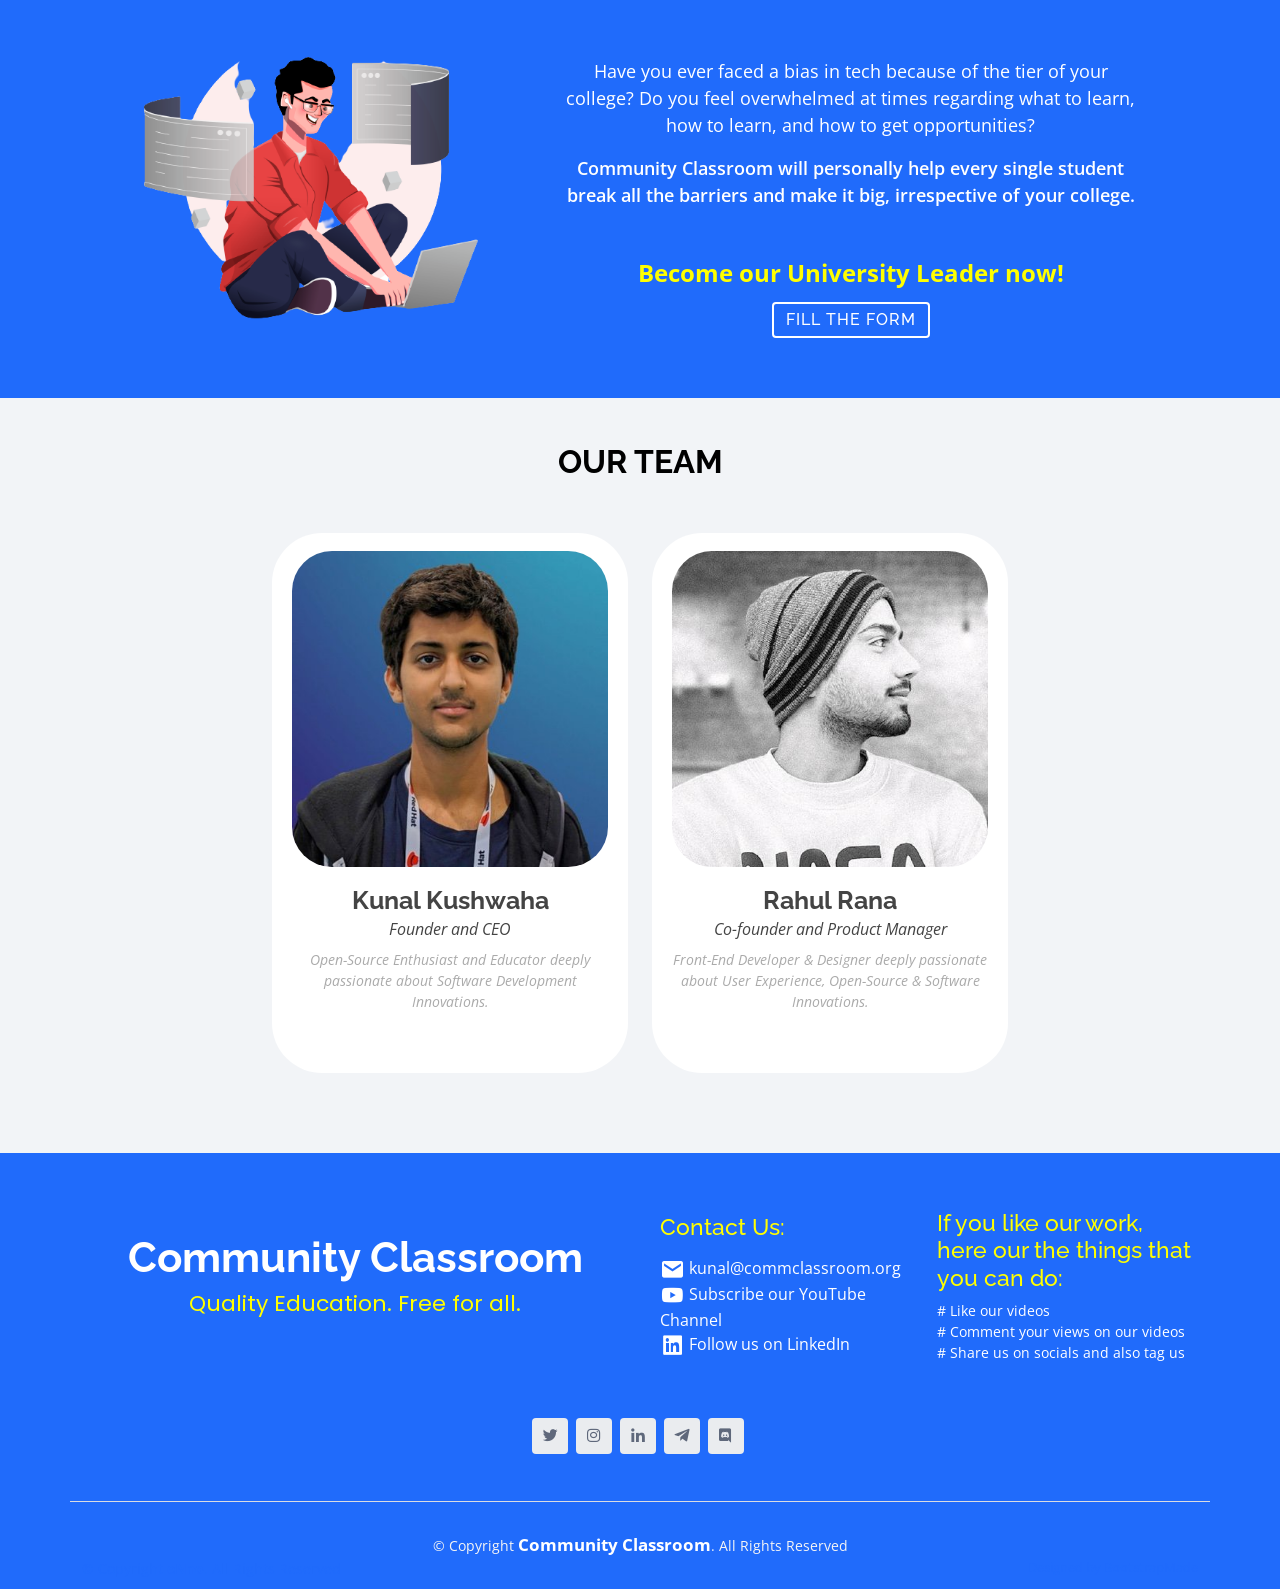
==== commit a07c87db: "Update index.html" ====
--- a/index.html
+++ b/index.html
@@ -83,7 +83,7 @@
                         <a href="https://www.youtube.com/watch?v=lMe7LmKqZMQ" class="glightbox btn-watch-video"><i class="bi bi-play-circle"></i><span></span></a>
                     </div>
                 </div>
-                <div class="col-lg-6 order-1 order-lg-2 hero-img">
+                <div id="ifMobile1" class="col-lg-6 order-1 order-lg-2 hero-img">
                     <img src="assets/img/20200630_162659.gif" class="img-fluid animated" alt="">
                 </div>
             </div>
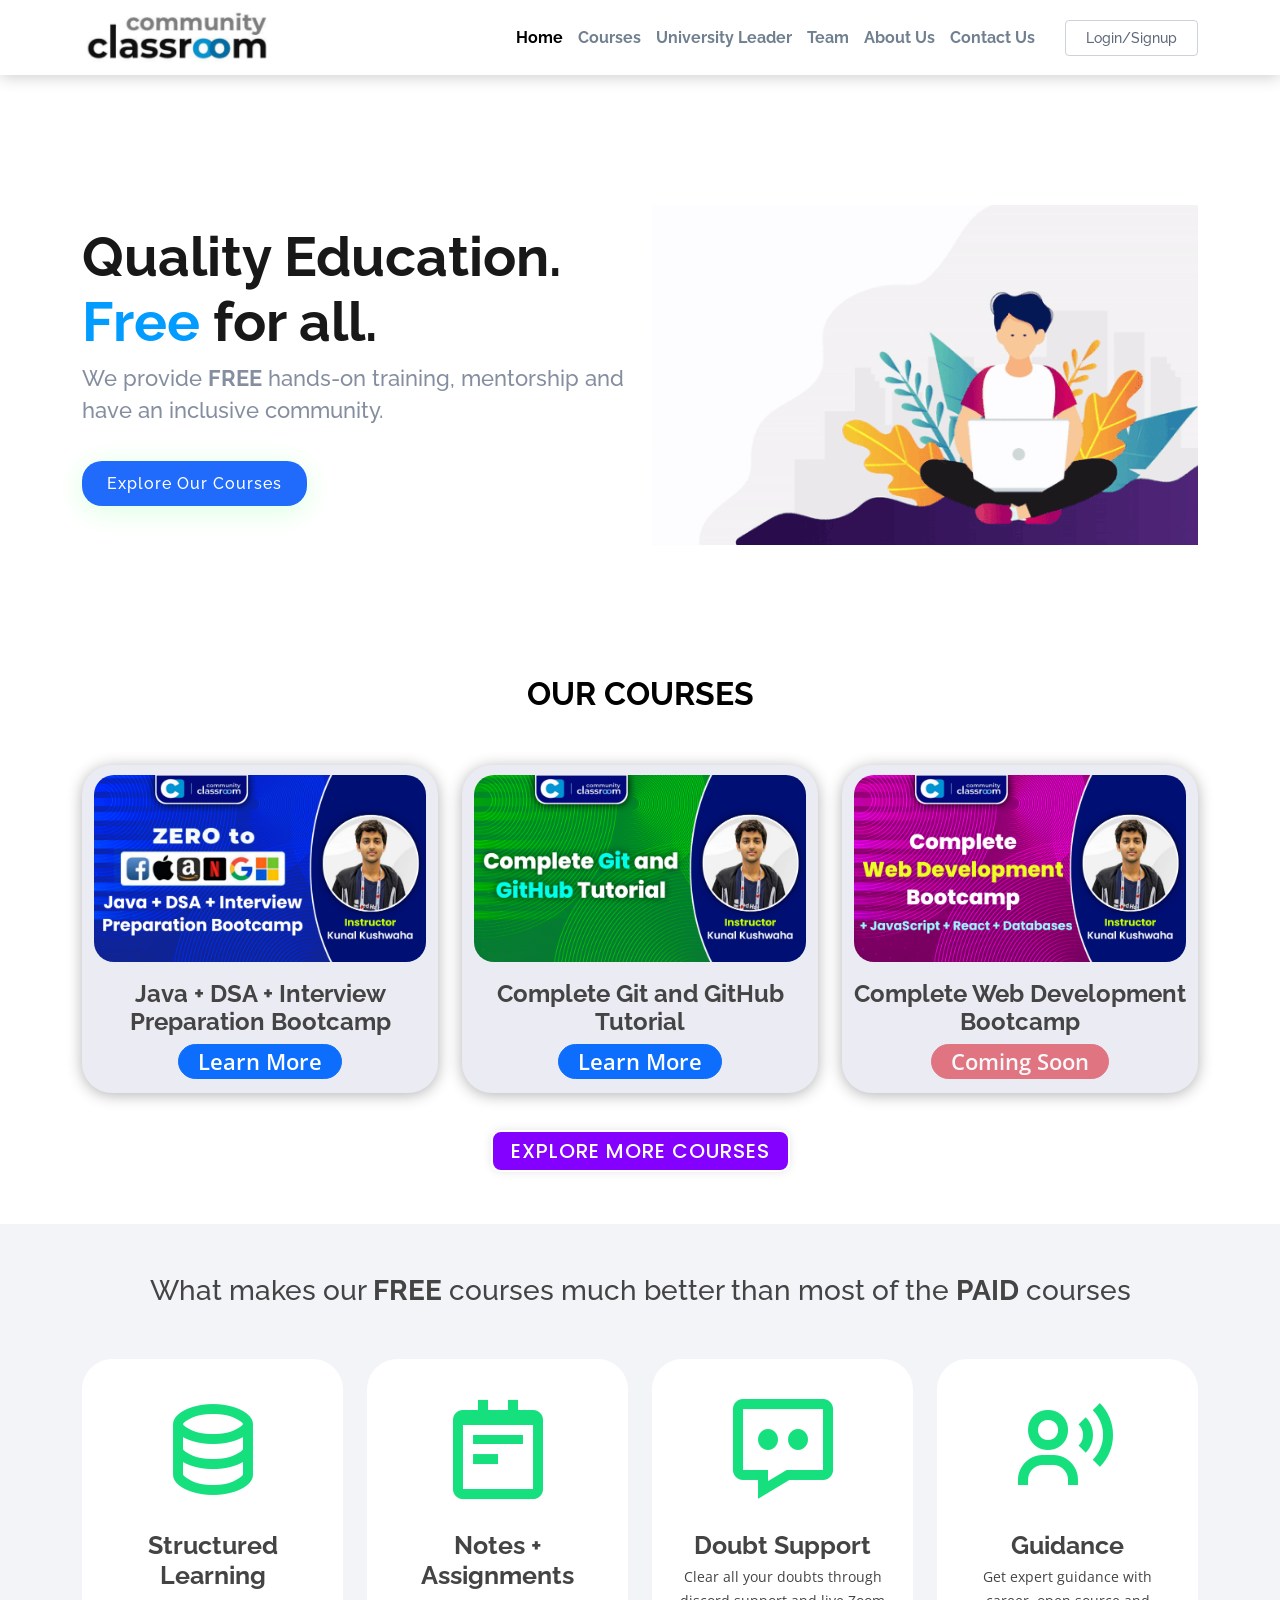
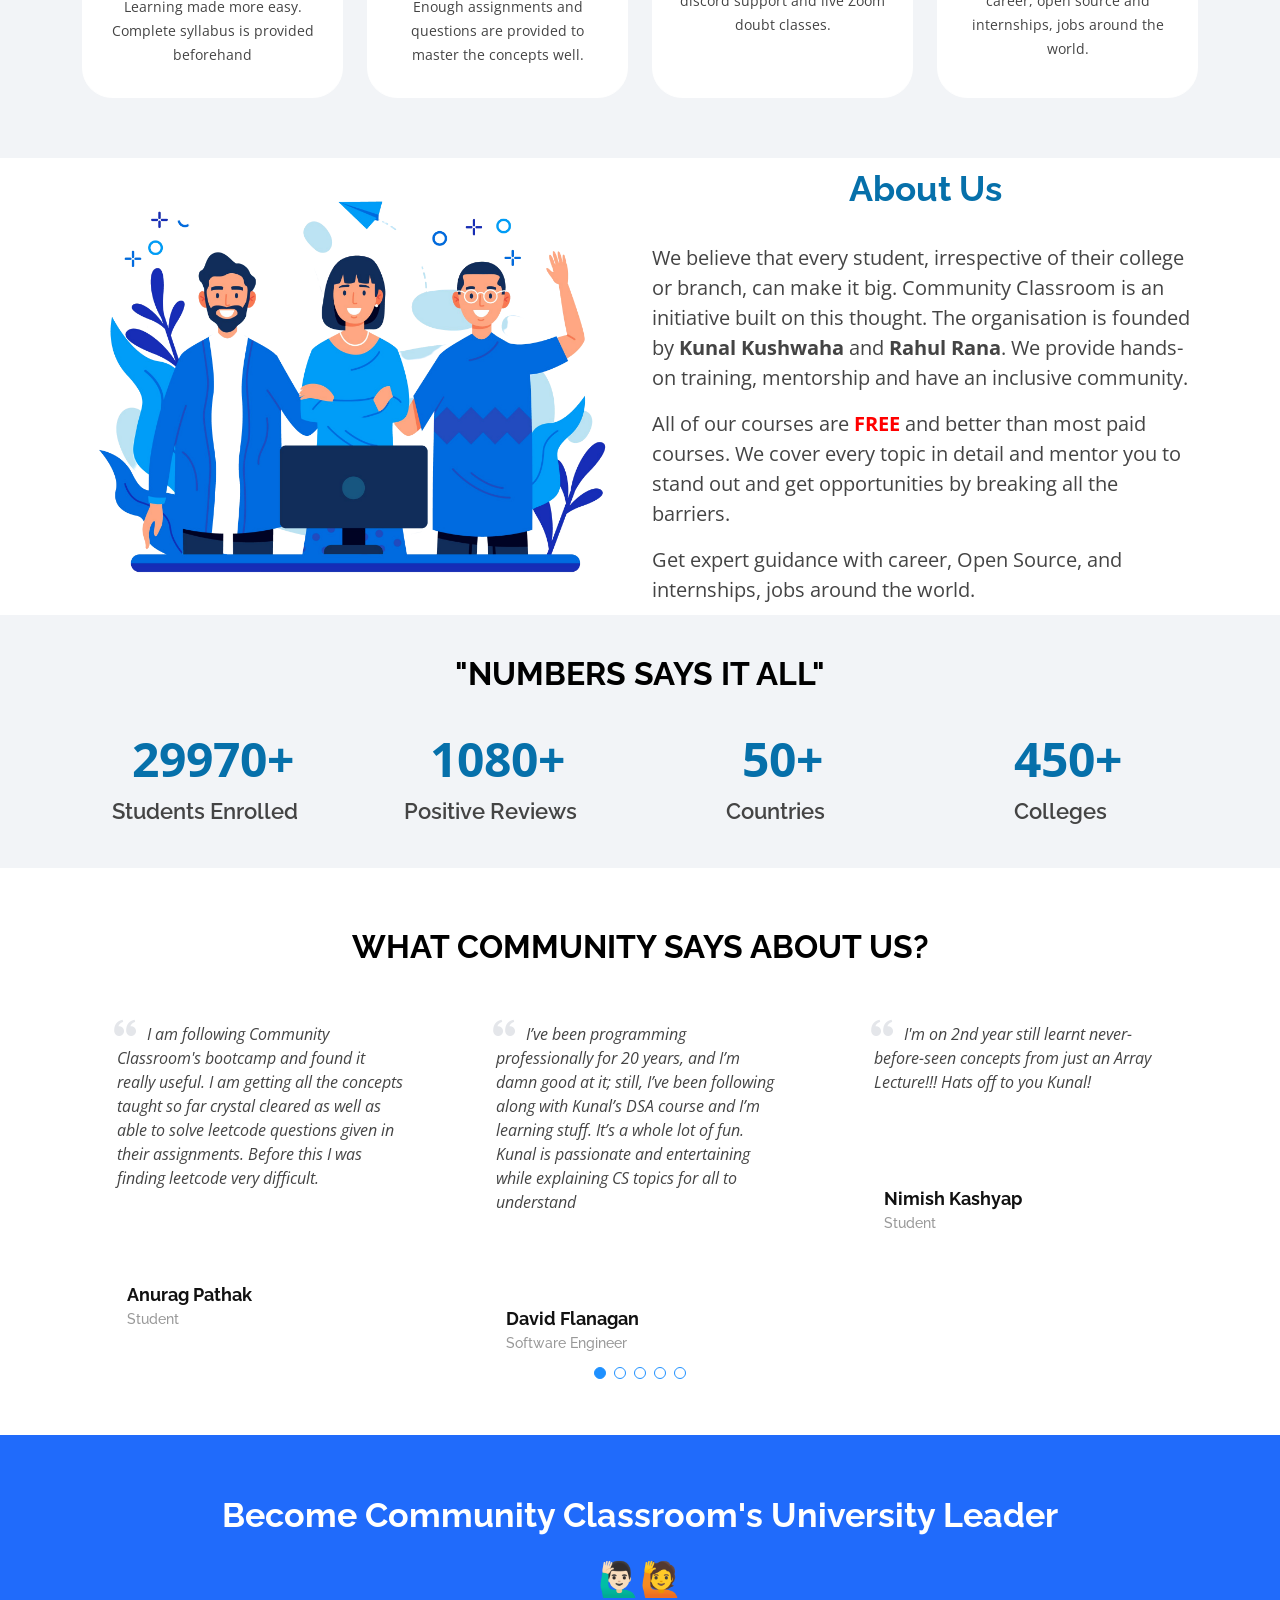
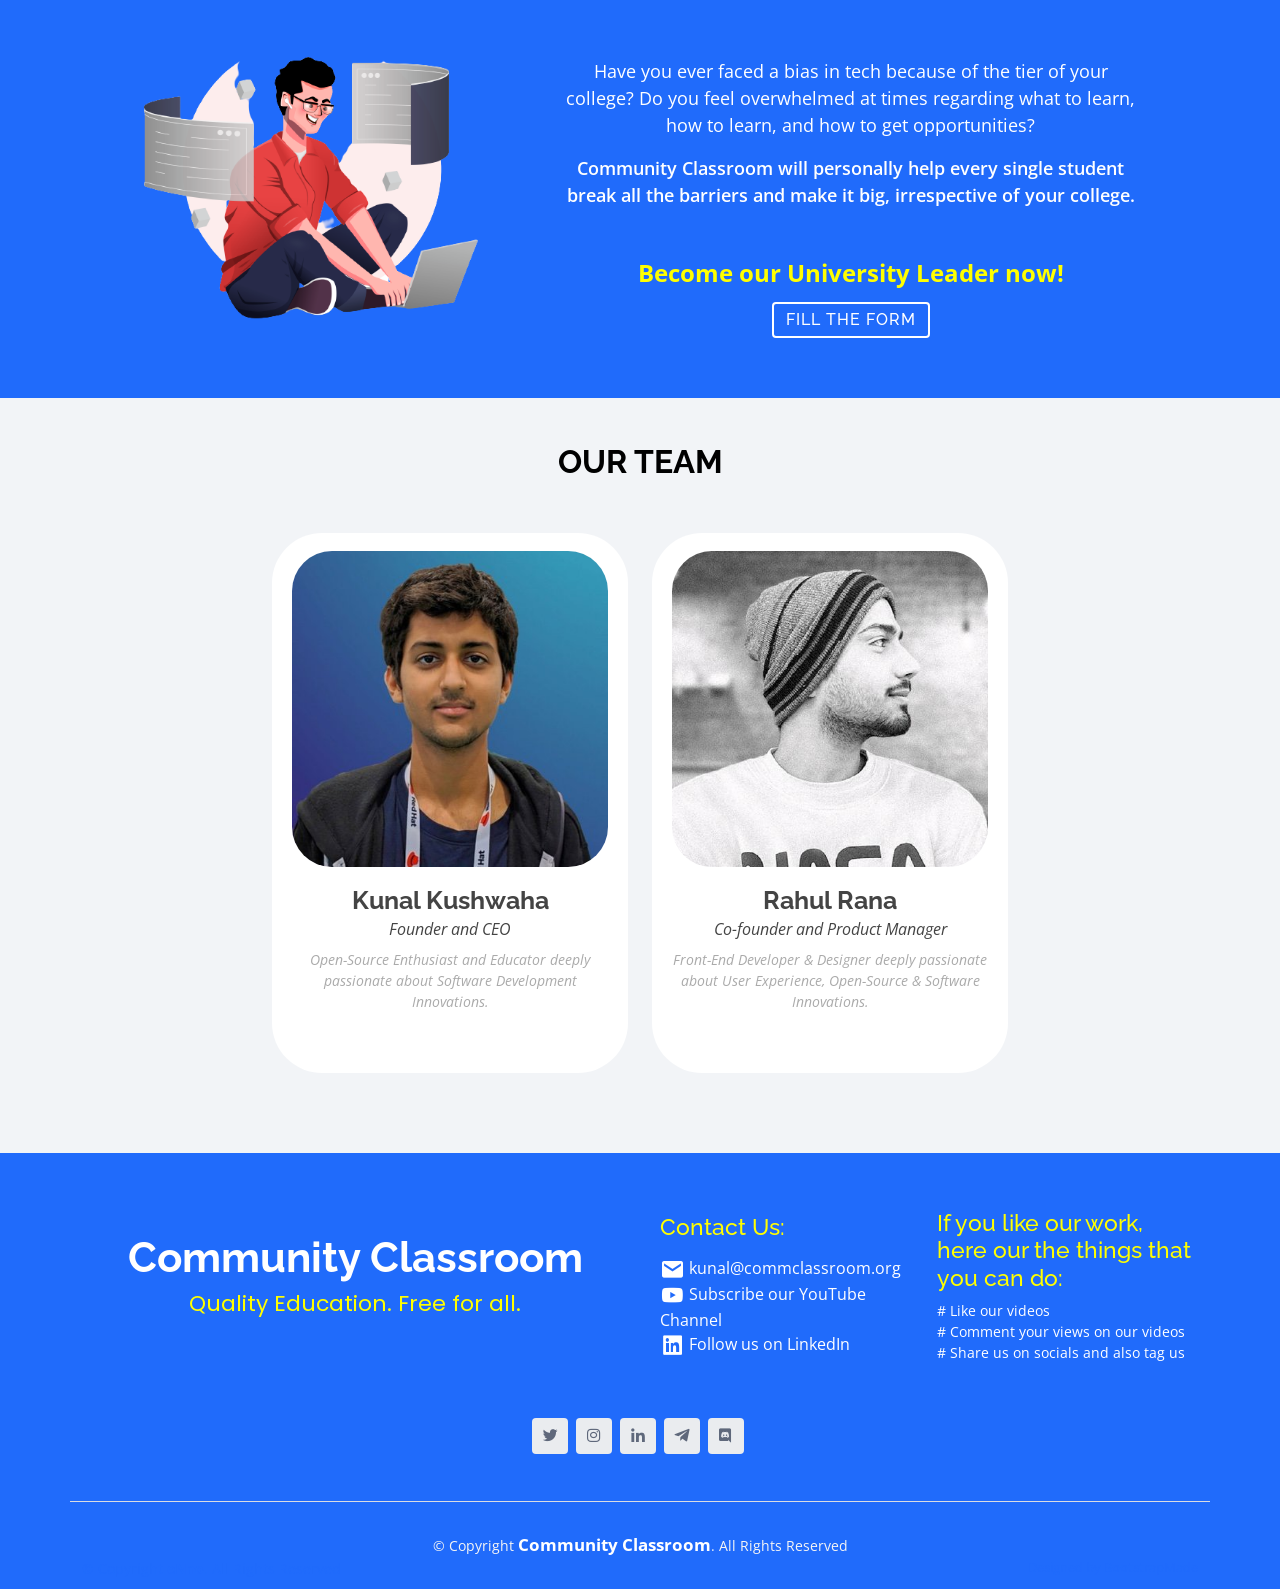
==== commit 49d69a83: "Update index.html" ====
--- a/index.html
+++ b/index.html
@@ -83,8 +83,10 @@
                         <a href="https://www.youtube.com/watch?v=lMe7LmKqZMQ" class="glightbox btn-watch-video"><i class="bi bi-play-circle"></i><span></span></a>
                     </div>
                 </div>
-                <div id="ifMobile1" class="col-lg-6 order-1 order-lg-2 hero-img">
-                    <img src="assets/img/20200630_162659.gif" class="img-fluid animated" alt="">
+              
+                <div  id="ifMobile1" class="col-lg-6 order-1 order-lg-2 hero-img">
+                        <img src="assets/img/20200630_162659.gif" class="img-fluid animated image_full">
+                        <img src="assets/img/homepageillustration3.svg"  class="img-fluid image_mobile">
                 </div>
             </div>
         </div>
--- a/assets/css/style.css
+++ b/assets/css/style.css
@@ -23,25 +23,6 @@
 h5,
 h6 {
     font-family: "Raleway", sans-serif;
-}
-
-/*--------------------------------------------------------------
-# Scroll-bar
---------------------------------------------------------------*/
-
-::-webkit-scrollbar {
-    width: 0.80rem;
-    background-color: hsl(230, 12%, 90%);
-    border-radius: 0.45rem;
-}
-
-::-webkit-scrollbar-thumb {
-    background-color: hsl(230, 12%, 80%);
-    border-radius: 0.45rem;
-}
-
-::-webkit-scrollbar-thumb:hover {
-    background-color: hsl(230, 8%, 65%);
 }
 
 
@@ -81,7 +62,23 @@
 }
 
 
-
+.image_full{
+   display:block;
+  }
+
+ .image_mobile{
+  display:none;
+ }
+
+@media (max-width: 640px) and (min-width: 320px){
+  .image_full{
+   display:none;
+  }
+
+  .image_mobile{
+   display:block;
+  }
+}
 
 /*--------------------------------------------------------------
 # Header
@@ -464,10 +461,12 @@
 
     #hero .hero-img {
         text-align: center;
+         background-image: url(/images/arts/IMG_1447.png)
     }
 
     #hero .hero-img img {
         width: 50%;
+        background-image: url(/images/arts/IMG_1447.png)
     }
 }
 
@@ -517,8 +516,6 @@
         transform: translateY(-10px);
     }
 }
-
-
 
 
 /*--------------------------------------------------------------
@@ -1269,6 +1266,12 @@
     }
 }
 
+
+
+
+/*--------------------------------------------------------------
+# Courses (Course Page)
+--------------------------------------------------------------*/
 .coursespanel {
     background-color: #fff;
 }
@@ -1332,24 +1335,10 @@
     border-radius: 40px;
 }
 
-.icon-shape {
-    display: inline-flex;
-    align-items: center;
-    justify-content: center;
-    text-align: center;
-    vertical-align: middle
-}
-
-.text-inherit {
-    color: #18113c
-}
-
-
-
-
-/*--------------------------------------------------------------
-# Single Course Page
---------------------------------------------------------------*/
+
+
+
+/*    Course View    */
 
 #coursename {
     width: 100%;
@@ -1435,10 +1424,7 @@
 
 
 
-/*--------------------------------------------------------------
-# Course Content Page
---------------------------------------------------------------*/
-
+/*    Course View Main    */
 #coursemainname {
     width: 100%;
     height: 40%;
@@ -1479,6 +1465,15 @@
     border-color: black;
 }
 
+
+
+
+
+
+
+
+
+
 .tablinks {
     float: left;
     font-weight: 400;
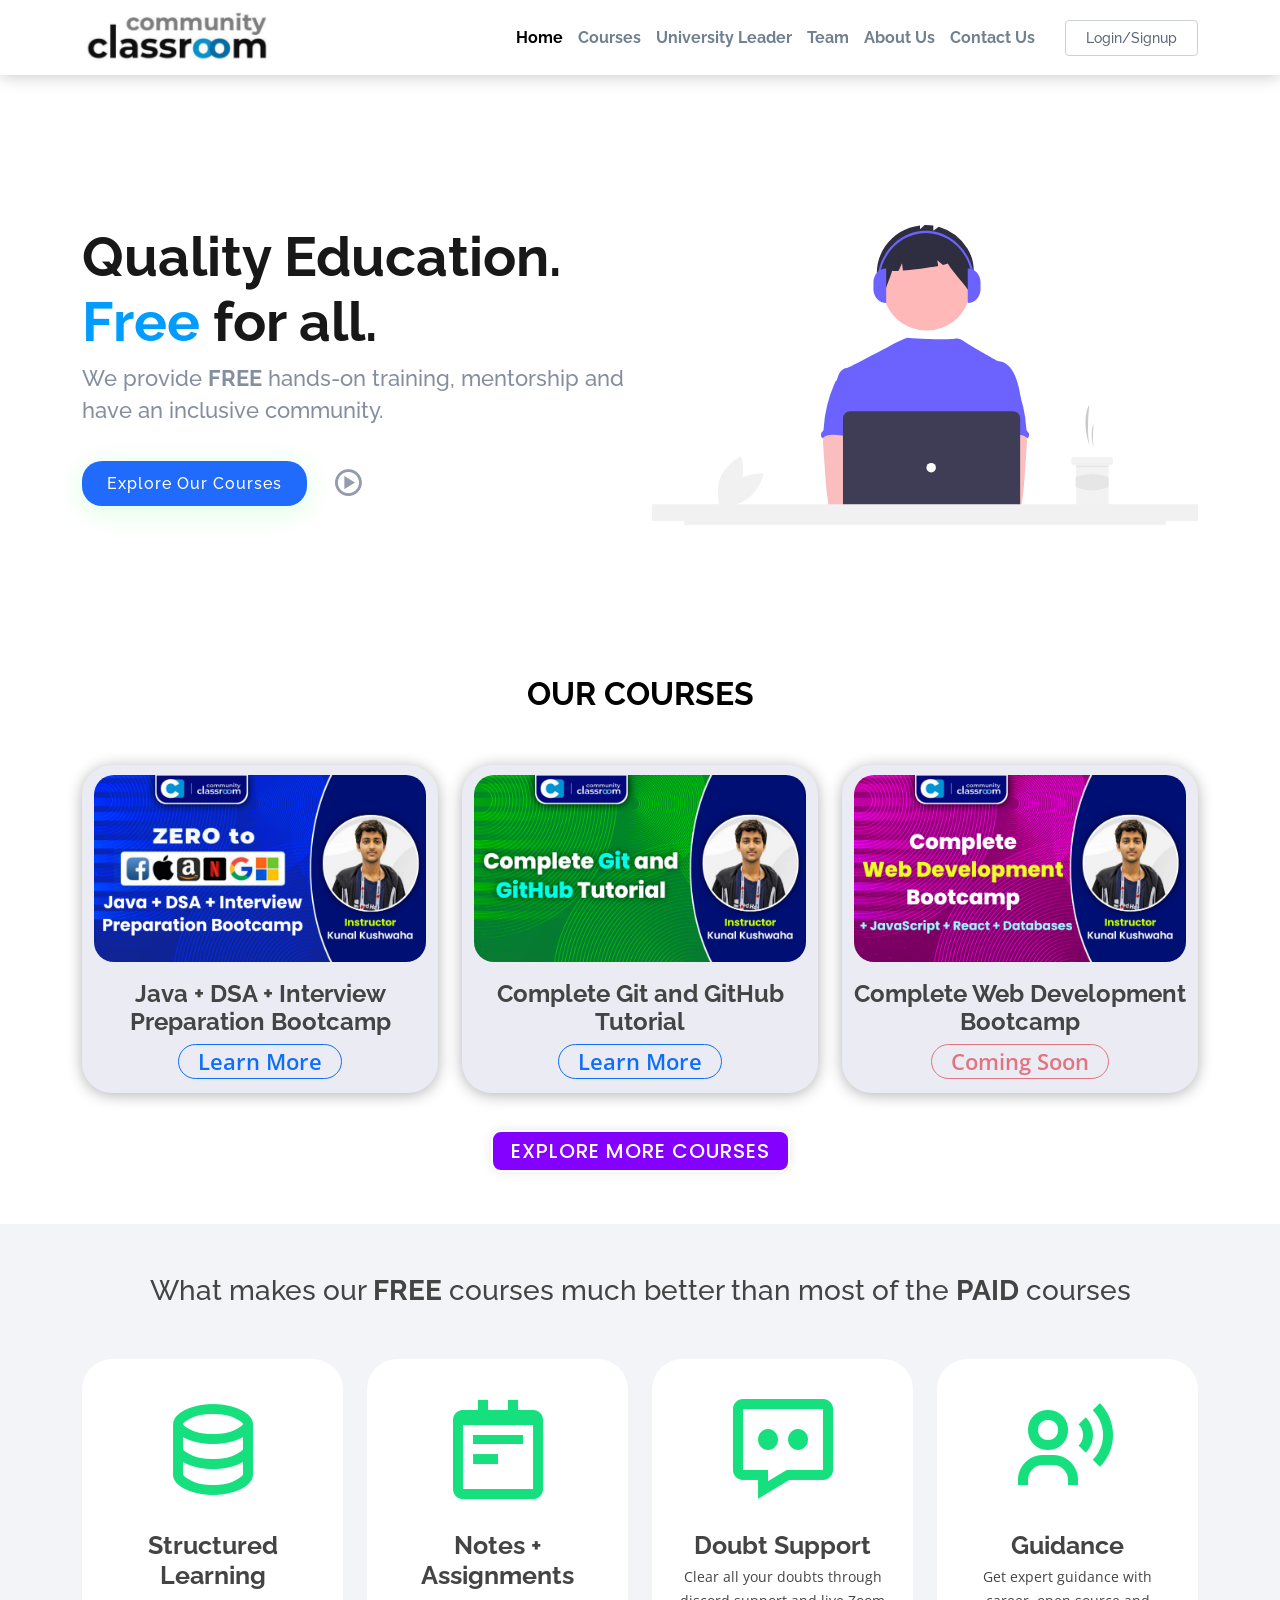
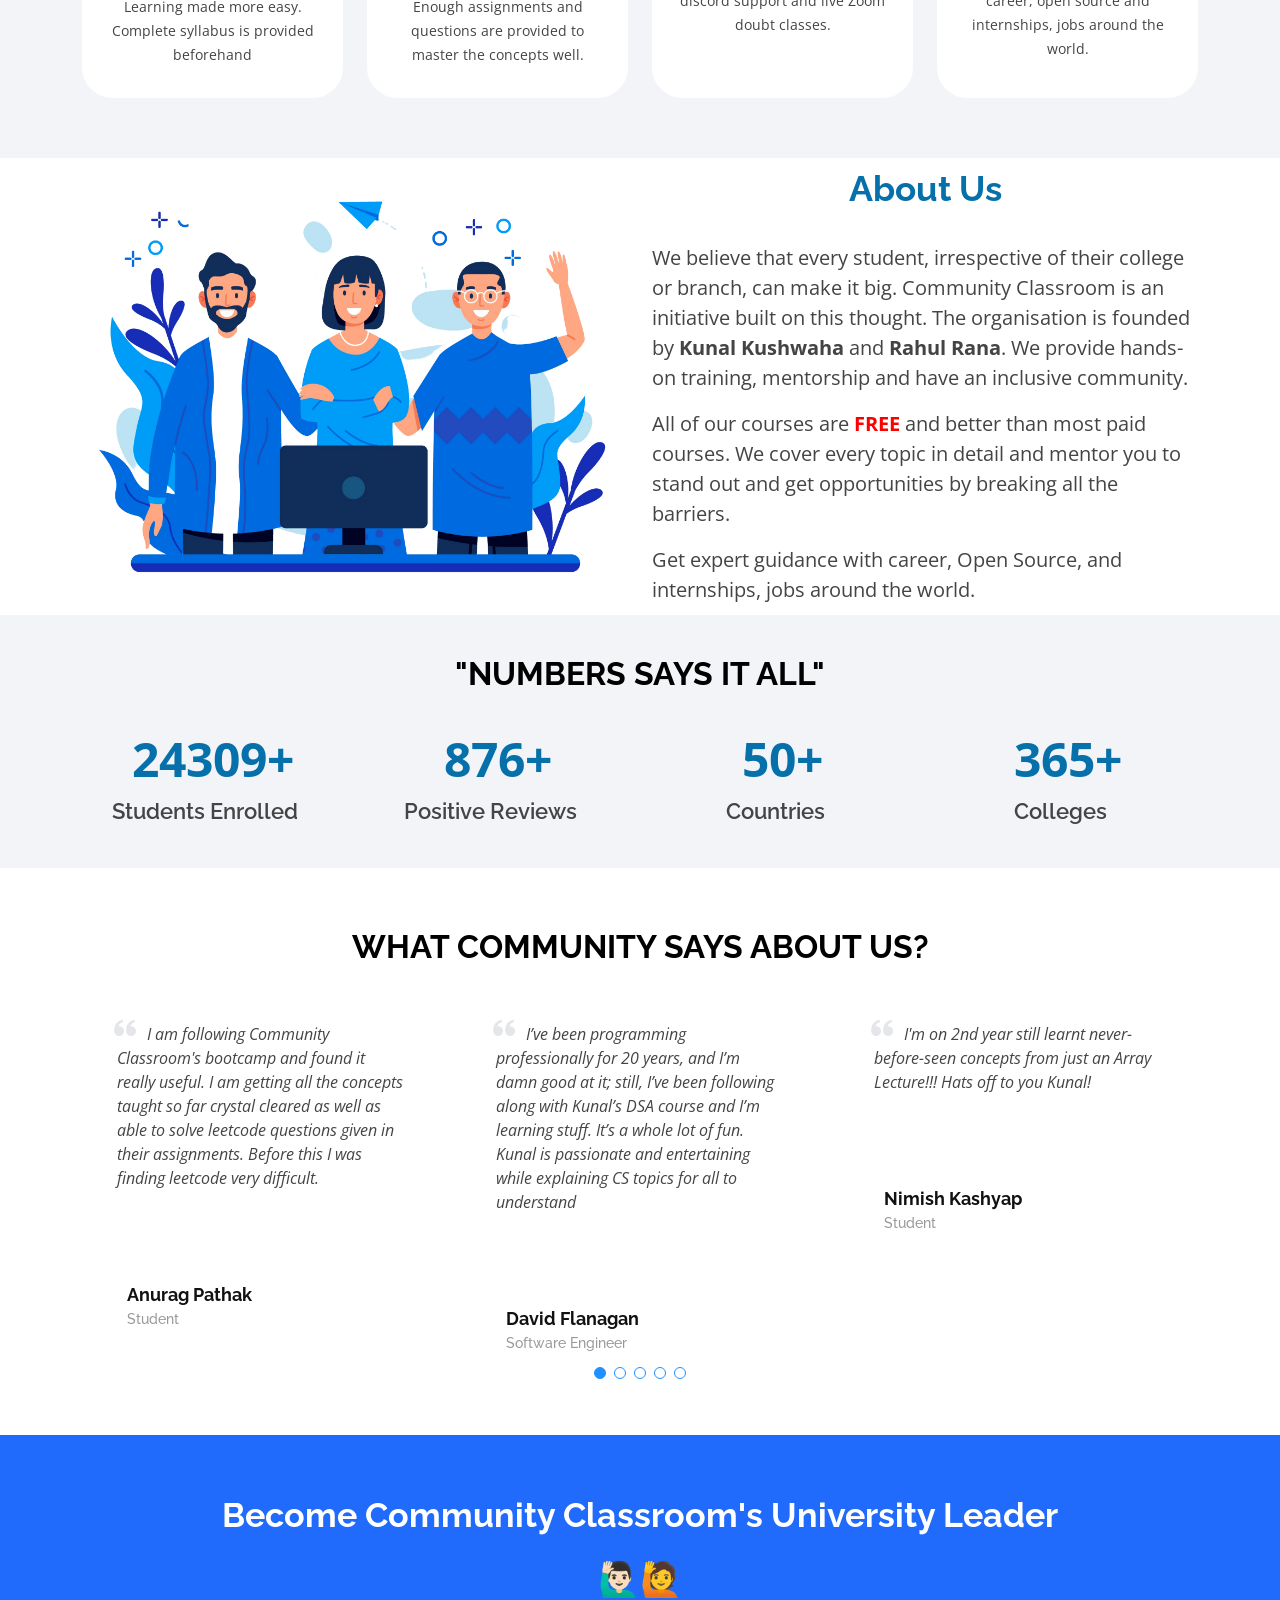
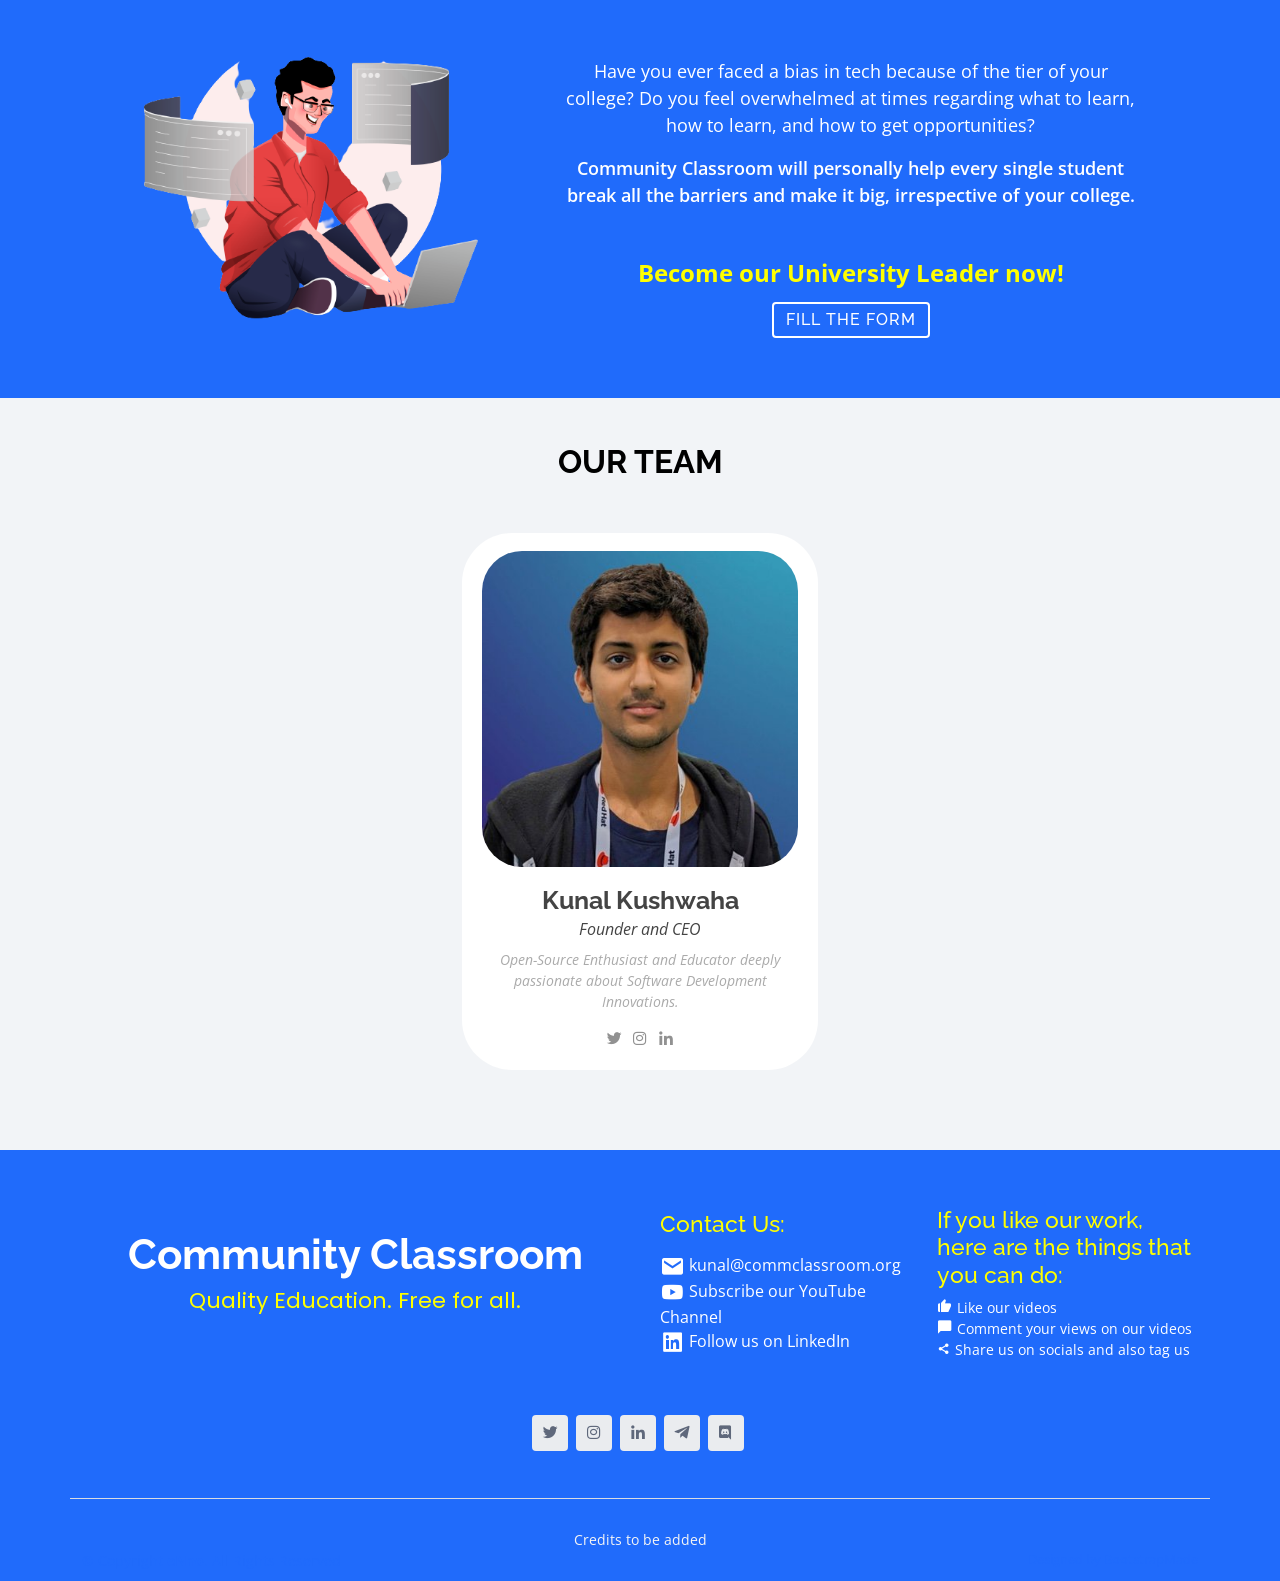
==== commit 284ed2fe: "made content load dynamic" ====
--- a/index.html
+++ b/index.html
@@ -6,19 +6,15 @@
     <meta content="width=device-width, initial-scale=1.0" name="viewport">
 
     <title>Community Classroom - Quality Education. Free for all.</title>
-    <meta content="" name="description">
-    <meta content="" name="keywords">
 
     <!-- Favicons -->
     <link href="assets/img/logo.png" rel="icon">
-    <link href="assets/img/logo.png" rel="apple-touch-icon">
 
     <!-- Google Fonts -->
     <link href="https://fonts.googleapis.com/css?family=Open+Sans:300,300i,400,400i,600,600i,700,700i|Raleway:300,300i,400,400i,500,500i,600,600i,700,700i|Poppins:300,300i,400,400i,500,500i,600,600i,700,700i" rel="stylesheet">
 
     <!-- Vendor CSS Files -->
     <link href="assets/vendor/bootstrap/css/bootstrap.min.css" rel="stylesheet">
-    <link href="assets/vendor/bootstrap-icons/bootstrap-icons.css" rel="stylesheet">
     <link href="assets/vendor/boxicons/css/boxicons.min.css" rel="stylesheet">
     <link href="assets/vendor/glightbox/css/glightbox.min.css" rel="stylesheet">
     <link href="assets/vendor/swiper/swiper-bundle.min.css" rel="stylesheet">
@@ -37,32 +33,15 @@
 
             <nav id="navbar" class="navbar">
                 <ul>
-                    <li><a class="nav-link scrollto active" href="#hero">Home</a></li>
+                    <li><a class="nav-link active" href="">Home</a></li>
                     <li><a class="nav-link" href="courses.html">Courses</a></li>
                     <li><a class="nav-link scrollto" href="#universityleader">University Leader</a></li>
                     <li><a class="nav-link scrollto" href="#team">Team</a></li>
                     <li><a class="nav-link scrollto" href="#about">About Us</a></li>
-                    <!-- <li class="dropdown"><a href="#"><span>Drop Down</span> <i class="bi bi-chevron-down"></i></a>
-                        <ul>
-                            <li><a href="#">Drop Down 1</a></li>
-                 <li class="dropdown"><a href="#"><span>Deep Drop Down</span> <i class="bi bi-chevron-right"></i></a>
-                <ul>
-                  <li><a href="#">Deep Drop Down 1</a></li>
-                  <li><a href="#">Deep Drop Down 2</a></li>
-                  <li><a href="#">Deep Drop Down 3</a></li>
-                  <li><a href="#">Deep Drop Down 4</a></li>
-                  <li><a href="#">Deep Drop Down 5</a></li>
-                </ul>
-              </li>
-              <li><a href="#">Drop Down 2</a></li>
-              <li><a href="#">Drop Down 3</a></li>
-              <li><a href="#">Drop Down 4</a></li>
-            </ul>
-          </li>-->
                     <li><a class="nav-link scrollto" href="#contact">Contact Us</a></li>
                     <li><a class="getstarted" href="">Login/Signup</a></li>
                 </ul>
-                <i class="bi bi-list mobile-nav-toggle"></i>
+                <i class="bx bx-list-ul mobile-nav-toggle"></i>
             </nav><!-- .navbar -->
 
         </div>
@@ -80,13 +59,11 @@
                     <h2>We provide <b>FREE</b> hands-on training, mentorship and have an inclusive community.</h2>
                     <div class="d-flex">
                         <a href="courses.html" class="btn-courses">Explore Our Courses</a>
-                        <a href="https://www.youtube.com/watch?v=lMe7LmKqZMQ" class="glightbox btn-watch-video"><i class="bi bi-play-circle"></i><span></span></a>
-                    </div>
-                </div>
-              
-                <div  id="ifMobile1" class="col-lg-6 order-1 order-lg-2 hero-img">
-                        <img src="assets/img/20200630_162659.gif" class="img-fluid animated image_full">
-                        <img src="assets/img/homepageillustration3.svg"  class="img-fluid image_mobile">
+                        <a href="https://www.youtube.com/watch?v=lMe7LmKqZMQ" class="glightbox btn-watch-video"><i class="bx bx-play-circle"></i><span></span></a>
+                    </div>
+                </div>
+                <div class="col-lg-6 order-1 order-lg-2 hero-img">
+                    <img src="assets/img/homepageillustration3.svg" class="img-fluid animated" alt="">
                 </div>
             </div>
         </div>
@@ -109,25 +86,25 @@
                 <div class="row justify-content-center">
                     <div class="col-lg-4 col-md-6 d-flex align-items-stretch">
                         <div class="coursecard">
-                            <img src="assets/img/coursebanners/javadsabootcamp.jpg" alt="">
+                            <img src="assets/img/course-banners/javadsabootcamp.jpg" alt="">
                             <h3>Java + DSA + Interview Preparation Bootcamp</h3>
-                            <a class="btn btn-primary button" href="courses/javadsabootcamp.html" role="button">Learn More</a>
+                            <a class="btn btn-outline-primary button" href="course-single/java-dsa-bootcamp.html" role="button">Learn More</a>
                         </div>
                     </div>
 
                     <div class="col-lg-4 col-md-6 d-flex align-items-stretch">
                         <div class="coursecard">
-                            <img src="assets/img/coursebanners/gitandgithub.jpg" alt="">
+                            <img src="assets/img/course-banners/gitandgithub.jpg" alt="">
                             <h3>Complete Git and GitHub Tutorial</h3>
-                            <a class="btn btn-primary button" href="courses/gitandgithub.html" role="button">Learn More</a>
+                            <a class="btn btn-outline-primary button" href="course-single/git-github.html" role="button">Learn More</a>
                         </div>
                     </div>
 
                     <div class="col-lg-4 col-md-6 d-flex align-items-stretch">
                         <div class="coursecard">
-                            <img src="assets/img/coursebanners/webdevelopment.jpg" alt="">
+                            <img src="assets/img/course-banners/webdevelopment.jpg" alt="">
                             <h3>Complete Web Development Bootcamp</h3>
-                            <a class="btn btn-danger button disabled" href="#" role="button">Coming Soon</a>
+                            <a class="btn btn-outline-danger button disabled" href="#" role="button">Coming Soon</a>
                         </div>
                     </div>
                     <div class="text-center"><a class="morecourses-btn" href="courses.html">Explore More Courses</a></div>
@@ -384,29 +361,12 @@
                                 Open-Source Enthusiast and Educator deeply passionate about Software Development Innovations.
                             </p>
                             <div class="social">
-                                <a href="https://twitter.com/kunalstwt"><i class="bi bi-twitter"></i></a>
-                                <a href="https://www.instagram.com/kunalsig/"><i class="bi bi-instagram"></i></a>
-                                <a href="https://www.linkedin.com/in/kunal-kushwaha"><i class="bi bi-linkedin"></i></a>
-                            </div>
-                        </div>
-                    </div>
-
-                    <div class="col-lg-4 col-md-6 d-flex align-items-stretch">
-                        <div class="member">
-                            <img src="assets/img/team/team-2.jpg" alt="">
-                            <h3>Rahul Rana</h3>
-                            <span>Co-founder and Product Manager</span>
-                            <p>
-                                Front-End Developer & Designer deeply passionate about User Experience, Open-Source & Software Innovations.
-                            </p>
-                            <div class="social">
-                                <a href="https://twitter.com/owlrana"><i class="bi bi-twitter"></i></a>
-                                <a href="https://www.instagram.com/owlrana/"><i class="bi bi-instagram"></i></a>
-                                <a href="https://www.linkedin.com/in/reachrahulrana/"><i class="bi bi-linkedin"></i></a>
-                            </div>
-                        </div>
-                    </div>
-
+                                <a href="https://twitter.com/kunalstwt"><i class="bx bxl-twitter"></i></a>
+                                <a href="https://www.instagram.com/kunalsig/"><i class="bx bxl-instagram"></i></a>
+                                <a href="https://www.linkedin.com/in/kunal-kushwaha"><i class="bx bxl-linkedin"></i></a>
+                            </div>
+                        </div>
+                    </div>
                 </div>
 
             </div>
@@ -431,13 +391,13 @@
                     </div>
                     <div class="col-sm-3 foot2">
                         <h3>Contact Us:</h3>
-                        <span><i class='bx bxs-envelope'></i>kunal@commclassroom.org</span><br>
-                        <span><i class='bx bxl-youtube'></i><a href="https://www.youtube.com/c/KunalKushwaha">Subscribe our YouTube Channel</a></span><br>
+                        <span><i class='bx bxs-envelope'></i><a href="mailto:kunal@commclassroom.org">kunal@commclassroom.org</a></span><br>
+                        <span><i class='bx bxl-youtube'></i><a href="https://www.youtube.com/c/KunalKushwaha?sub_confirmation=1">Subscribe our YouTube Channel</a></span><br>
                         <span><i class='bx bxl-linkedin-square'></i><a href="https://www.linkedin.com/company/commclassroom">Follow us on LinkedIn</a></span><br>
                     </div>
                     <div class="col-sm-3 foot3 align-self-center">
-                        <h3>If you like our work, here our the things that you can do:</h3>
-                        <p># Like our videos <br> # Comment your views on our videos <br> # Share us on socials and also tag us</p>
+                        <h3>If you like our work, here are the things that you can do:</h3>
+                        <p><i class='bx bxs-like bx-xs'></i> Like our videos <br> <i class='bx bxs-comment bx-xs'></i> Comment your views on our videos <br> <i class='bx bxs-share-alt' ></i> Share us on socials and also tag us</p>
                     </div>
                 </div>
 
@@ -454,7 +414,7 @@
 
         <div class="container footer-bottom clearfix">
             <div class="cccopyright">
-                © Copyright <strong><span style="color: white; font-size: 17px">Community Classroom</span></strong>. All Rights Reserved
+                Credits to be added
             </div>
             <div class="copyright">
                 &copy; Copyright <strong><span>eNno</span></strong>. All Rights Reserved
@@ -466,15 +426,11 @@
     </footer>
     <!-- End Footer -->
 
-
-
-    <a href="#" class="back-to-top d-flex align-items-center justify-content-center"><i class="bi bi-arrow-up-short"></i></a>
+    <a href="#" class="back-to-top d-flex align-items-center justify-content-center"><i class='bx bxs-arrow-to-top'></i></i></a>
 
     <!-- Vendor JS Files -->
     <script src="assets/vendor/bootstrap/js/bootstrap.bundle.min.js"></script>
     <script src="assets/vendor/glightbox/js/glightbox.min.js"></script>
-    <script src="assets/vendor/isotope-layout/isotope.pkgd.min.js"></script>
-    <script src="assets/vendor/php-email-form/validate.js"></script>
     <script src="assets/vendor/purecounter/purecounter.js"></script>
     <script src="assets/vendor/swiper/swiper-bundle.min.js"></script>
 
--- a/assets/css/style.css
+++ b/assets/css/style.css
@@ -76,7 +76,8 @@
   }
 
   .image_mobile{
-   display:block;
+   display:initial;
+      text-align: center;
   }
 }
 
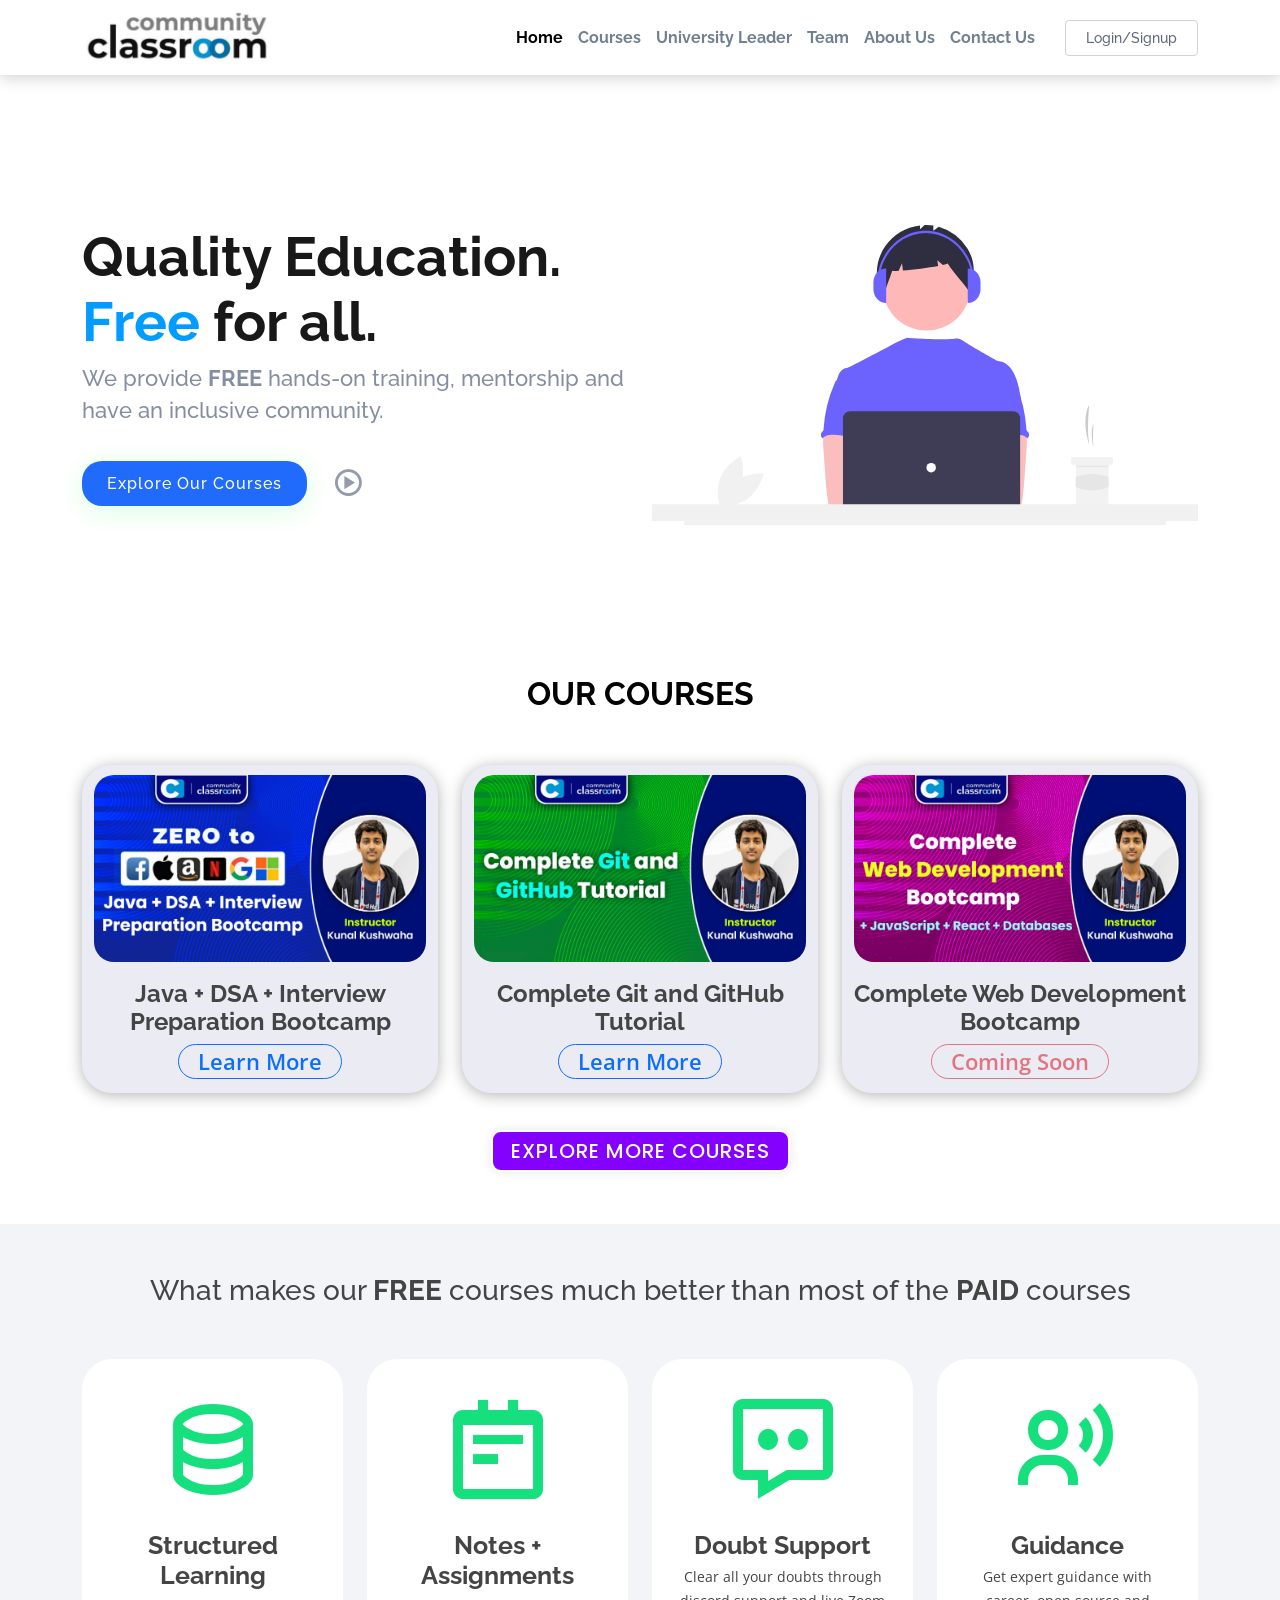
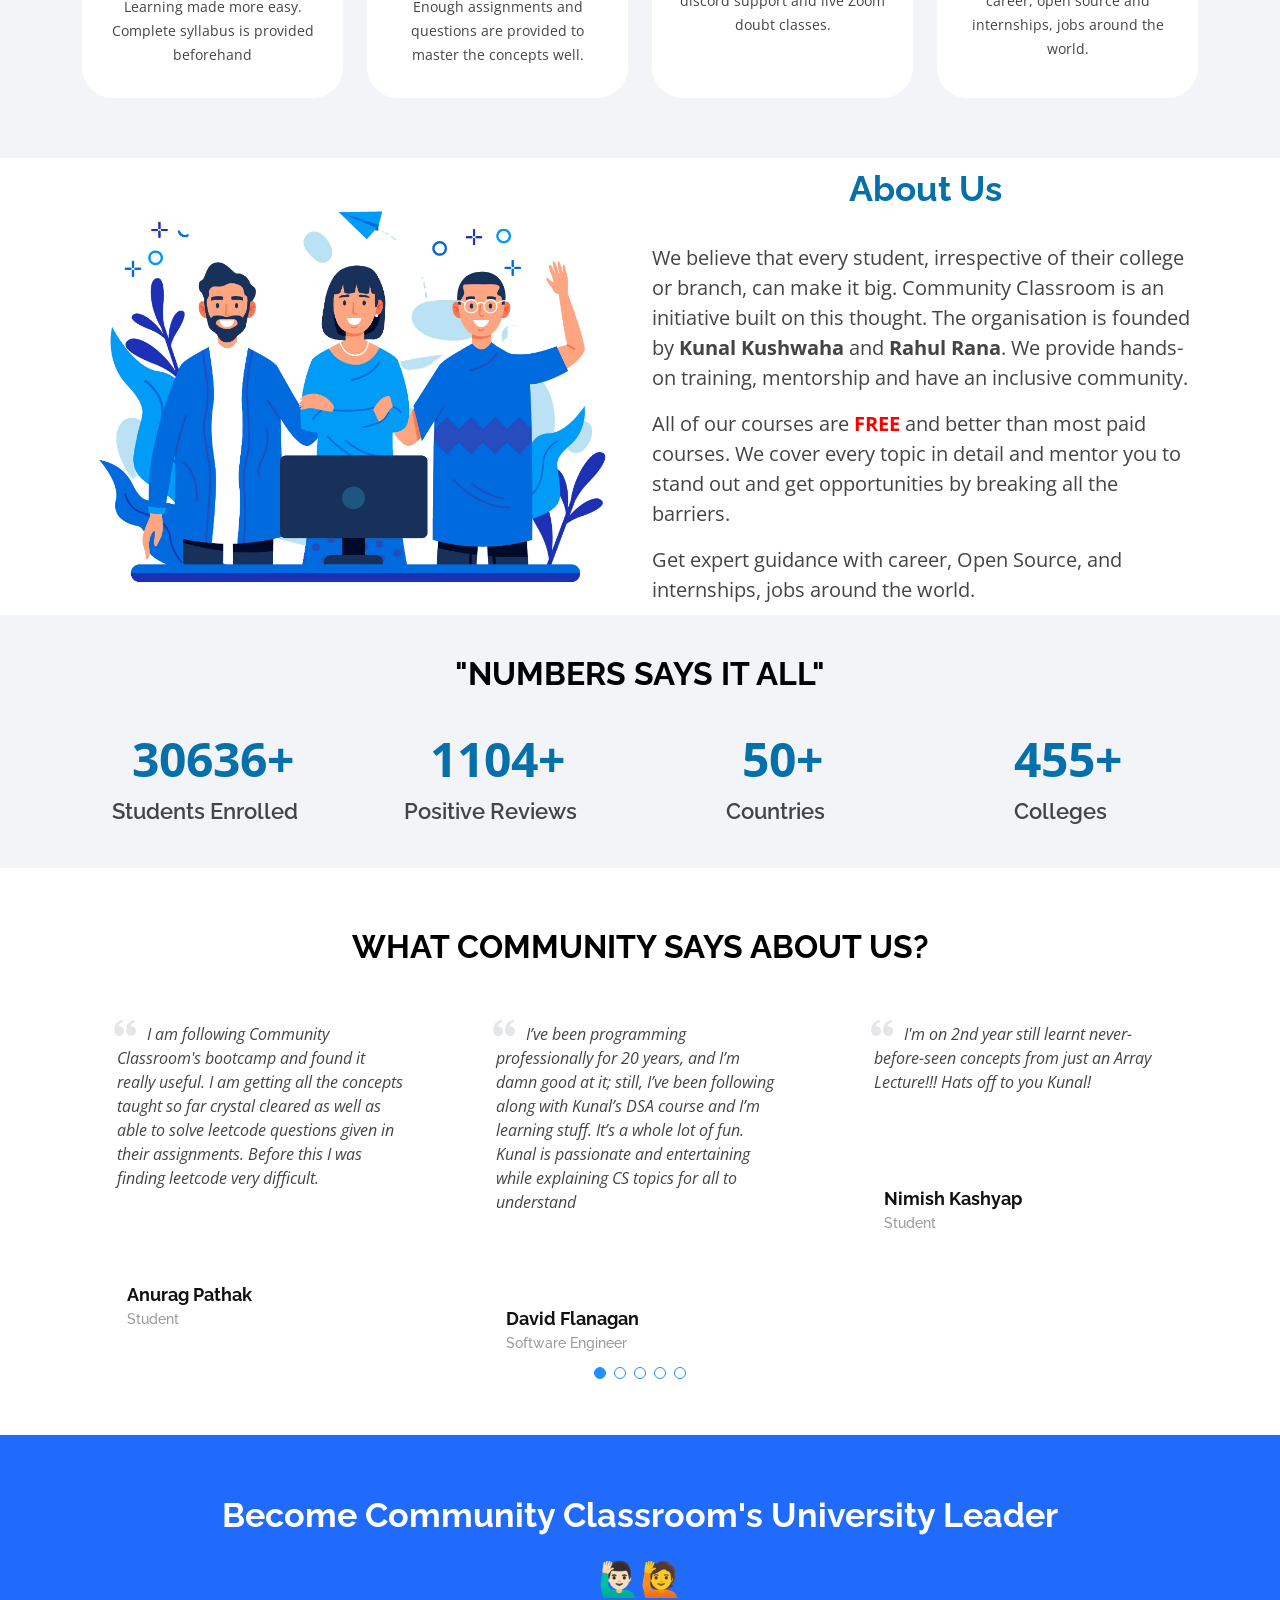
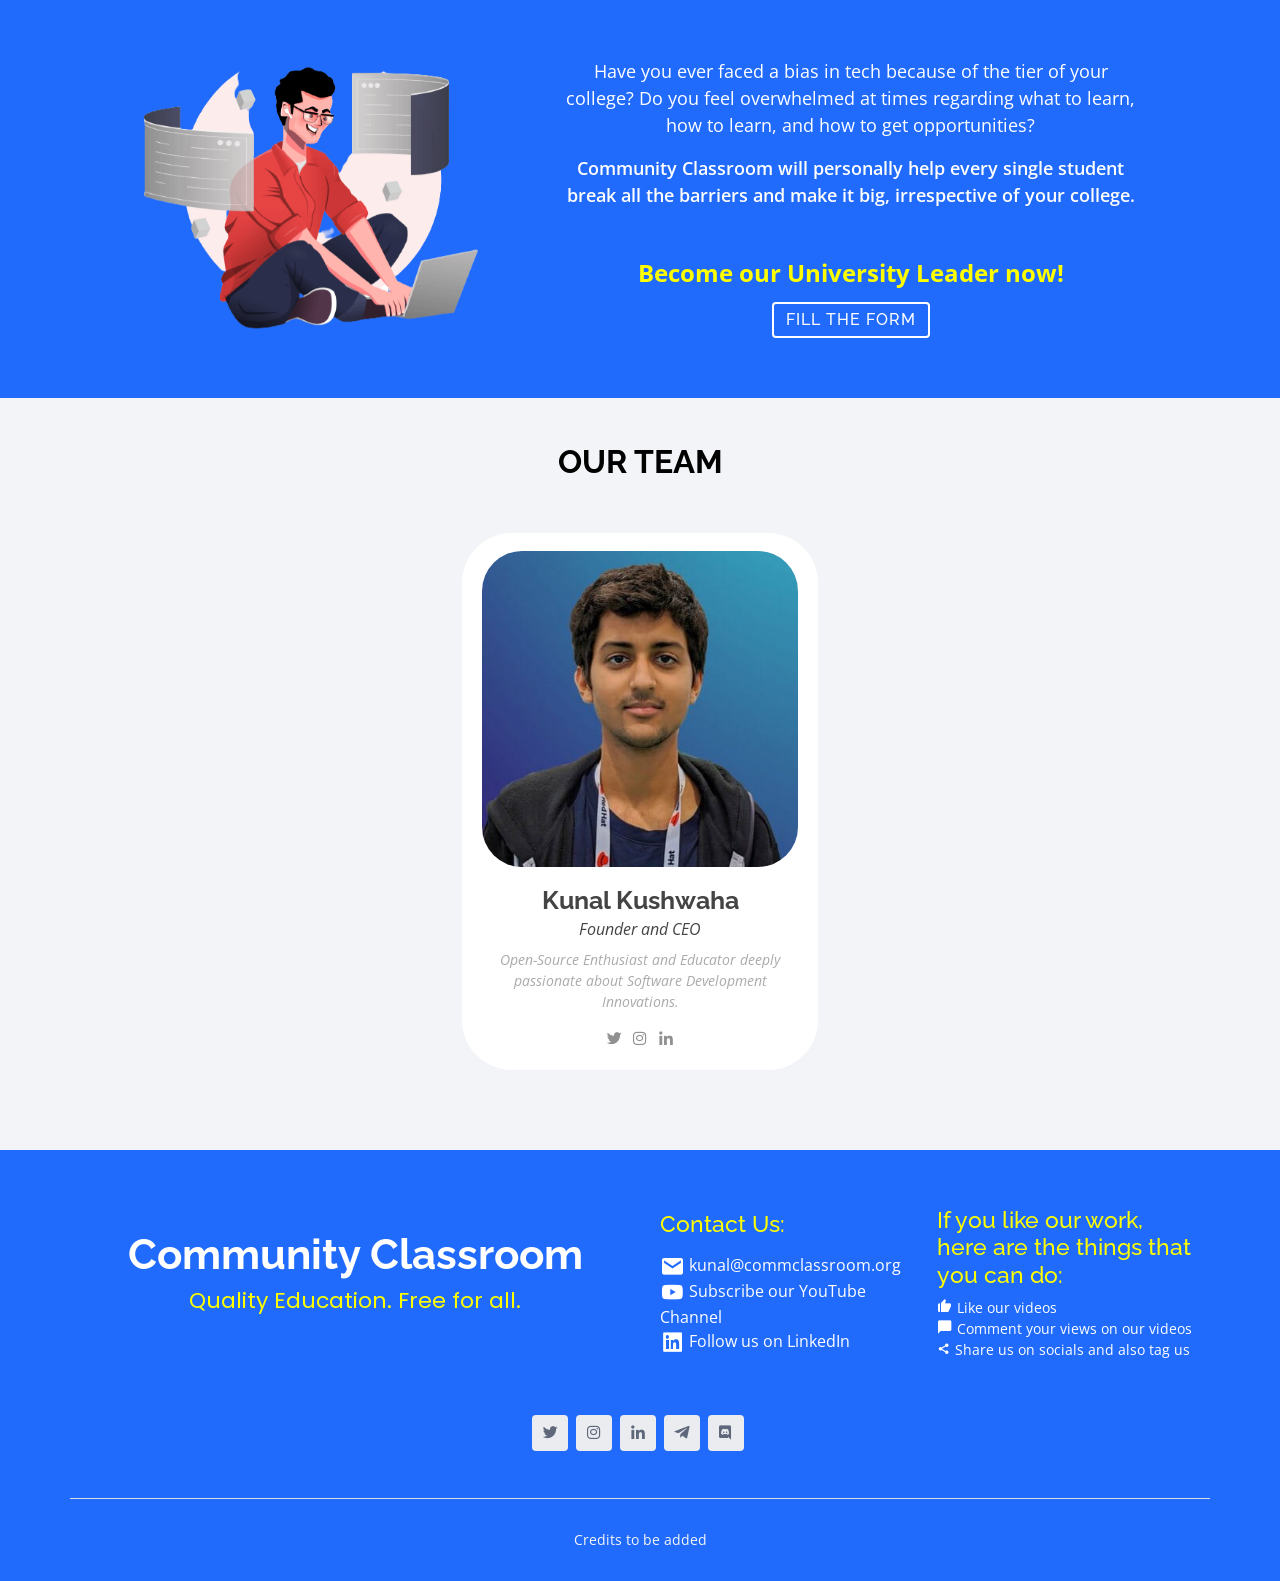
==== commit 9c981a60: "Update index.html" ====
--- a/index.html
+++ b/index.html
@@ -29,7 +29,7 @@
     <header id="header" class="fixed-top">
         <div class="container d-flex align-items-center justify-content-between">
 
-            <h1 class="logo"><a href="index.html"><img src="assets/img/logo2.jpg" alt="" class="img-fluid"></a></h1>
+            <h1 class="logo"><a href="index.html"><img src="assets/img/logo2.jpg" alt="" ></a></h1>
 
             <nav id="navbar" class="navbar">
                 <ul>
--- a/assets/css/style.css
+++ b/assets/css/style.css
@@ -23,6 +23,25 @@
 h5,
 h6 {
     font-family: "Raleway", sans-serif;
+}
+
+/*--------------------------------------------------------------
+# Scroll-bar
+--------------------------------------------------------------*/
+
+::-webkit-scrollbar {
+    width: 0.80rem;
+    background-color: hsl(230, 12%, 90%);
+    border-radius: 0.45rem;
+}
+
+::-webkit-scrollbar-thumb {
+    background-color: hsl(230, 12%, 80%);
+    border-radius: 0.45rem;
+}
+
+::-webkit-scrollbar-thumb:hover {
+    background-color: hsl(230, 8%, 65%);
 }
 
 
@@ -62,24 +81,7 @@
 }
 
 
-.image_full{
-   display:block;
-  }
-
- .image_mobile{
-  display:none;
- }
-
-@media (max-width: 640px) and (min-width: 320px){
-  .image_full{
-   display:none;
-  }
-
-  .image_mobile{
-   display:initial;
-      text-align: center;
-  }
-}
+
 
 /*--------------------------------------------------------------
 # Header
@@ -449,7 +451,9 @@
 #hero .animated {
     animation: up-down 2s ease-in-out infinite alternate-reverse both;
 }
-
+.img-fluid{
+    animation: up-down 2s ease-in-out infinite alternate-reverse both;
+}
 @media (max-width: 991px) {
     #hero {
         height: 100vh;
@@ -462,12 +466,10 @@
 
     #hero .hero-img {
         text-align: center;
-         background-image: url(/images/arts/IMG_1447.png)
     }
 
     #hero .hero-img img {
         width: 50%;
-        background-image: url(/images/arts/IMG_1447.png)
     }
 }
 
@@ -517,6 +519,8 @@
         transform: translateY(-10px);
     }
 }
+
+
 
 
 /*--------------------------------------------------------------
@@ -955,6 +959,7 @@
 .universityleader .universityleader-btn:hover {
     background: #fff;
     color: #206bfb;
+    
     border-color: #206bfb;
 }
 
@@ -1267,12 +1272,6 @@
     }
 }
 
-
-
-
-/*--------------------------------------------------------------
-# Courses (Course Page)
---------------------------------------------------------------*/
 .coursespanel {
     background-color: #fff;
 }
@@ -1336,12 +1335,27 @@
     border-radius: 40px;
 }
 
-
-
-
-/*    Course View    */
+.icon-shape {
+    display: inline-flex;
+    align-items: center;
+    justify-content: center;
+    text-align: center;
+    vertical-align: middle
+}
+
+.text-inherit {
+    color: #18113c
+}
+
+
+
+
+/*--------------------------------------------------------------
+# Single Course Page
+--------------------------------------------------------------*/
 
 #coursename {
+    padding: 65px 0;
     width: 100%;
     height: 43vh;
     background: #002387;
@@ -1425,7 +1439,10 @@
 
 
 
-/*    Course View Main    */
+/*--------------------------------------------------------------
+# Course Content Page
+--------------------------------------------------------------*/
+
 #coursemainname {
     width: 100%;
     height: 40%;
@@ -1466,15 +1483,6 @@
     border-color: black;
 }
 
-
-
-
-
-
-
-
-
-
 .tablinks {
     float: left;
     font-weight: 400;
